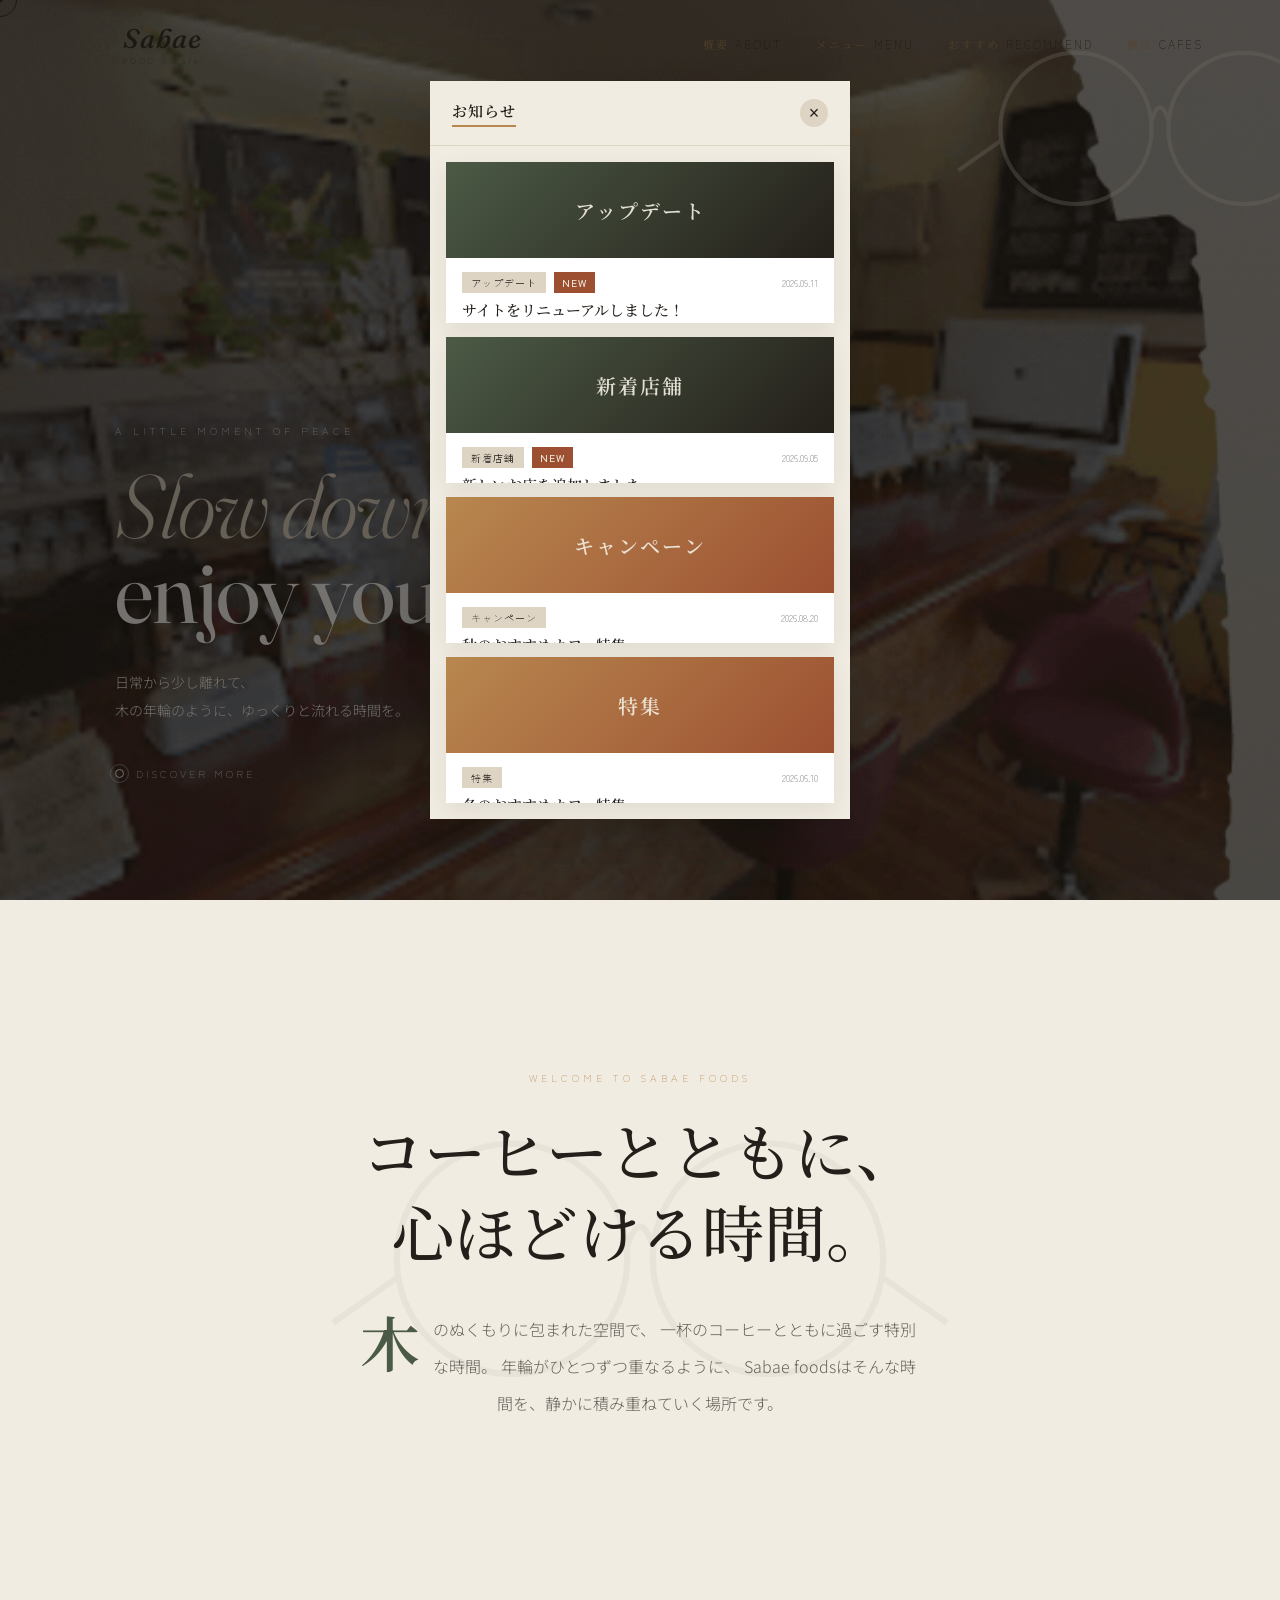
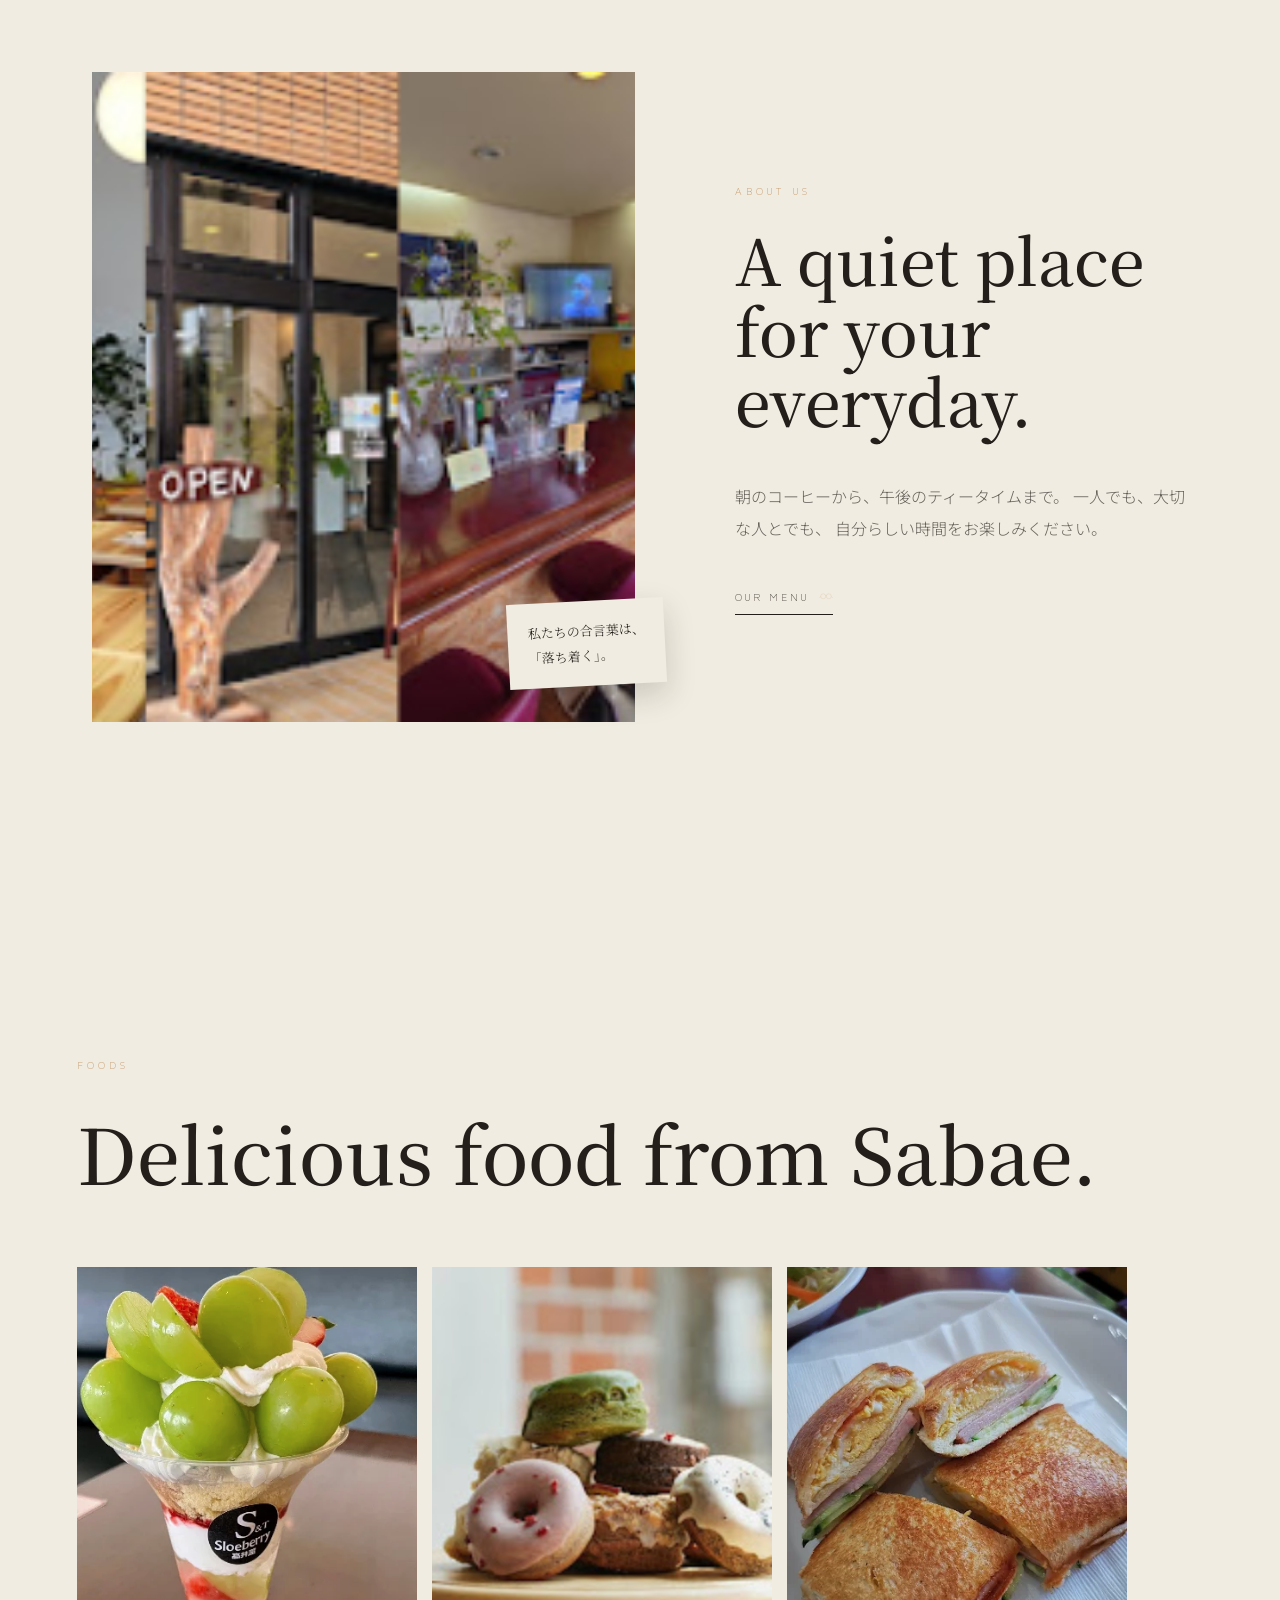
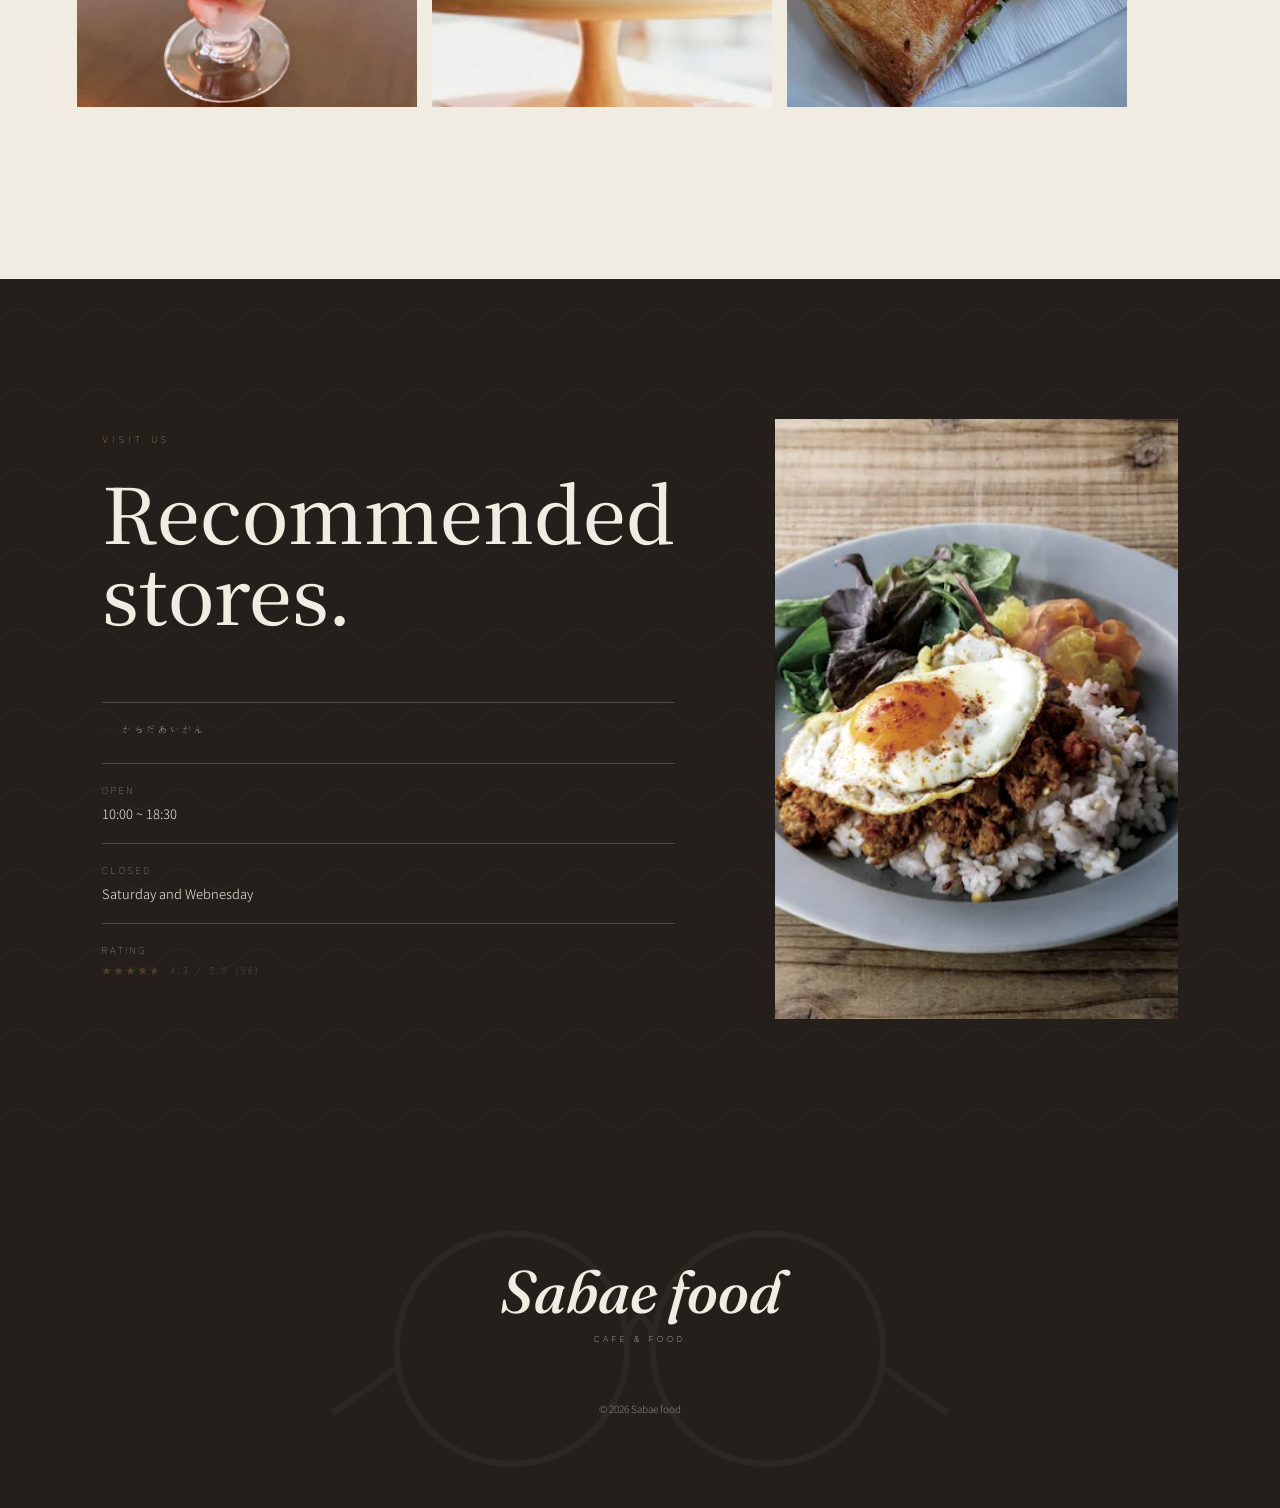
==== index.html @ e0231e75 "Add files via upload" ====
<!DOCTYPE html>
<html lang="ja">

<head>
    <meta charset="UTF-8">
    <meta name="viewport" content="width=device-width, initial-scale=1.0">

    <title>Sabae foods ― 鯖江の食べ物。</title>

    <link rel="preconnect" href="https://fonts.googleapis.com">
    <link rel="preconnect" href="https://fonts.gstatic.com" crossorigin>
    <link href="https://fonts.googleapis.com/css2?family=Fraunces:ital,opsz,wght@0,9..144,300;0,9..144,500;1,9..144,400;1,9..144,500&family=Noto+Serif+JP:wght@400;500;600&family=Noto+Sans+JP:wght@300;400;500&family=Zen+Kaku+Gothic+New:wght@400;500&display=swap" rel="stylesheet">

    <link rel="stylesheet" href="style.css">
</head>

<body class="intro-active">

    <!-- INTRO LOADER : 開いた瞬間の演出 -->
    <div class="intro-loader" id="introLoader">

        <div class="intro-shockwave"></div>

        <svg class="intro-loader-ring" viewBox="0 0 100 100" aria-hidden="true">
            <circle cx="30" cy="52" r="18" fill="none" stroke="currentColor" stroke-width="1" />
            <circle cx="70" cy="52" r="18" fill="none" stroke="currentColor" stroke-width="1" />
            <path d="M48,50 Q50,44 52,50" fill="none" stroke="currentColor" stroke-width="1" />
            <path d="M12,55 L2,62" fill="none" stroke="currentColor" stroke-width="1" />
            <path d="M88,55 L98,62" fill="none" stroke="currentColor" stroke-width="1" />
        </svg>

        <div class="intro-loader-text">
            <span class="intro-loader-word">Sabae</span>
            <span class="intro-loader-line"></span>
            <small>FOOD &amp; CAFE</small>
        </div>

        <div class="intro-flash"></div>

    </div>

    <!-- NEWS MODAL : イントロ演出が終わったら表示するお知らせ一覧 -->
    <div class="news-overlay" id="newsOverlay">

        <div class="news-modal">

            <div class="news-modal-header">
                <span class="news-modal-tab">お知らせ</span>
                <button class="news-modal-close" id="newsClose" aria-label="閉じる">&times;</button>
            </div>

            <div class="news-modal-list" id="newsList">
                <!-- news-render.js がここにお知らせを自動で並べます -->
            </div>

        </div>

    </div>

    <!-- reusable glasses-mark（鯖江=眼鏡モチーフ）, referenced with <use> throughout the page -->
    <svg width="0" height="0" style="position:absolute">
        <symbol id="ring-mark" viewBox="0 0 100 100">
            <circle cx="30" cy="52" r="18" fill="none" stroke="currentColor" stroke-width="1" />
            <circle cx="70" cy="52" r="18" fill="none" stroke="currentColor" stroke-width="1" />
            <path d="M48,50 Q50,44 52,50" fill="none" stroke="currentColor" stroke-width="1" />
            <path d="M12,55 L2,62" fill="none" stroke="currentColor" stroke-width="1" />
            <path d="M88,55 L98,62" fill="none" stroke="currentColor" stroke-width="1" />
        </symbol>
    </svg>

    <div class="grain" aria-hidden="true"></div>

    <div class="cursor-dot" aria-hidden="true"></div>
    <div class="cursor-ring" aria-hidden="true"></div>

    <!-- HEADER -->
    <header>
        <a href="#" class="logo">
            <svg class="logo-ring" id="logoRing" viewBox="0 0 100 100">
                <use href="#ring-mark"></use>
            </svg>
            <span class="logo-text">
                <span class="logo-word">Sabae</span>
                <small>FOOD &amp; cafe</small>
            </span>
        </a>

        <nav>
            <a href="#about"><span class="nav-index">概要</span>ABOUT</a>
            <a href="#gallery"><span class="nav-index">メニュー</span>MENU</a>
            <a href="#access"><span class="nav-index">おすすめ</span>RECOMMEND</a>
            <a href="cafes.html"><span class="nav-index">鯖江</span>CAFES</a>
        </nav>
    </header>


    <!-- HERO -->
    <section class="hero">

        <div class="hero-image"></div>

        <svg class="hero-ring" viewBox="0 0 100 100" aria-hidden="true">
            <use href="#ring-mark"></use>
        </svg>

        <div class="hero-content">
            <p class="small-title">A LITTLE MOMENT OF PEACE</p>

            <h1>
                <em>Slow down,</em><br>
                enjoy your coffee.
            </h1>

            <p class="hero-description">
                日常から少し離れて、<br>
                木の年輪のように、ゆっくりと流れる時間を。
            </p>

            <a href="#about" class="scroll-button">
                <span class="scroll-ring"></span>
                DISCOVER MORE
            </a>
        </div>

    </section>


    <!-- INTRO -->
    <section class="intro">

        <svg class="intro-watermark" viewBox="0 0 100 100" aria-hidden="true">
            <use href="#ring-mark"></use>
        </svg>

        <p class="section-label">WELCOME TO SABAE FOODS</p>

        <h2>
            コーヒーとともに、<br>
            心ほどける時間。
        </h2>

        <p class="intro-text">
            <span class="drop-cap">木</span>のぬくもりに包まれた空間で、
            一杯のコーヒーとともに過ごす特別な時間。
            年輪がひとつずつ重なるように、
            Sabae foodsはそんな時間を、静かに積み重ねていく場所です。
        </p>

    </section>


    <!-- ABOUT -->
    <section id="about" class="about">

        <div class="about-image"> 
            <img src="cafes.jpg" alt="Sabae caféの店内">
            <p class="margin-note">私たちの合言葉は、<br>「落ち着く」。</p>
        </div>

        <div class="about-text">

            <p class="section-label">ABOUT US</p>

            <h2>
                A quiet place<br>
                for your everyday.
            </h2>

            <p>
                
            </p>

            <p>
                朝のコーヒーから、午後のティータイムまで。
                一人でも、大切な人とでも、
                自分らしい時間をお楽しみください。
            </p>

            <a href="#menu" class="line-button">
                OUR MENU
                <svg viewBox="0 0 100 100"><use href="#ring-mark"></use></svg>
            </a>

        </div>

    </section>

 <!-- GALLERY -->
    <section id="gallery" class="gallery-section">

        <div class="gallery-title">
            <p class="section-label">FOODS</p>
            <h2>Delicious food from Sabae.</h2>
        </div>

        <div class="gallery">

            <div class="gallery-large gallery-tap" data-name="季節のおやつ しずく">
                <img src="green.jpg" alt="季節のおやつ しずく">
                <span class="gallery-label">季節のおやつ しずく</span>
            </div>

            <div class="gallery-tap" data-name="からだあいがん">
                <img src="donat.jpg" alt="からだあいがん">
                <span class="gallery-label">からだあいがん</span>
            </div>

            <div class="gallery-tap" data-name="ドルチェ">
                <img src="sand.jpg" alt="ドルチェ">
                <span class="gallery-label">ドルチェ</span>
            </div>

        </div>

    </section>


    <!-- ACCESS -->
    <section id="access" class="access">

        <svg class="access-pattern" aria-hidden="true">
            <defs>
                <pattern id="grain-lines" width="80" height="80" patternUnits="userSpaceOnUse">
                    <path d="M0 40 Q 20 20 40 40 T 80 40" fill="none" stroke="currentColor" stroke-width="1" />
                </pattern>
            </defs>
            <rect width="100%" height="100%" fill="url(#grain-lines)" />
        </svg>

        <div class="access-text">

            <p class="section-label">VISIT US</p>

            <h2>
                Recommended<br>
                stores.
            </h2>

            <div class="info">

                <p>
                    <span><svg class="pin" viewBox="0 0 100 100"><use href="#ring-mark"></use></svg>からだあいがん</span>
                                </p>

                <p>
                    <span>OPEN</span>
                    10:00 ~ 18:30
                </p>

                <p>
                    <span>CLOSED</span>
                    Saturday and Webnesday
                </p>

                <p>
                    <span>RATING</span>
                    <span class="rating-row">
                        <span class="stars" style="--rating:4.5"></span>
                        <span class="rating-num">4.3 / 5.0 (98)</span>
                    </span>
                </p>

            </div>

        </div>


        <div class="access-image">
            <img src="sushi.jpg" alt="カフェ">
        </div>

    </section>


    <!-- FOOTER -->
    <footer>

        <svg class="footer-ring" viewBox="0 0 100 100" aria-hidden="true">
            <use href="#ring-mark"></use>
        </svg>

        <div class="footer-logo">
            Sabae food
        </div>

        <p>
            CAFE & FOOD
        </p>

        <small>
            © 2026 Sabae food
        </small>

    </footer>


    <script src="script.js"></script>
    <script src="news-data.js?v=3"></script>

    <script>
        // お知らせ一覧を描画する
        function newsItemHTML(news) {

            const bannerContent = news.image
                ? `<img src="${news.image}" alt="${news.title}">`
                : `<span class="news-banner-label">${news.label}</span>`;

            return `
                <div class="news-item">
                    <div class="news-banner news-banner--${news.isNew ? "new" : "normal"}">
                        ${bannerContent}
                    </div>
                    <div class="news-item-body">
                        <div class="news-item-meta">
                            <span class="news-tag">${news.label}</span>
                            ${news.isNew ? `<span class="news-new-badge">NEW</span>` : ""}
                            <span class="news-date">${news.date}</span>
                        </div>
                        <p class="news-item-title">${news.title}</p>
                        <p class="news-item-comment">${news.comment || ""}</p>
                    </div>
                </div>
            `;

        }

        function renderNews() {

            const list = document.getElementById("newsList");

            if (!list || typeof newsData === "undefined") {
                return;
            }

            list.innerHTML = newsData.map(newsItemHTML).join("");

        }

        function openNewsOverlay() {

            const overlay = document.getElementById("newsOverlay");

            if (overlay) {
                overlay.classList.add("open");
            }

        }

        function closeNewsOverlay() {

            const overlay = document.getElementById("newsOverlay");

            if (overlay) {
                overlay.classList.remove("open");
            }

        }

        document.addEventListener("DOMContentLoaded", () => {

            renderNews();

            const closeBtn = document.getElementById("newsClose");
            const overlay = document.getElementById("newsOverlay");

            if (closeBtn) {
                closeBtn.addEventListener("click", closeNewsOverlay);
            }

            if (overlay) {

                overlay.addEventListener("click", (e) => {

                    if (e.target === overlay) {
                        closeNewsOverlay();
                    }

                });

            }

        });
    </script>

    <script>
        // 開いた瞬間のイントロ演出：毎回再生する
        document.addEventListener("DOMContentLoaded", () => {
            const loader = document.getElementById("introLoader");

            if (!loader) return;

            loader.addEventListener("transitionend", (e) => {
                if (e.propertyName === "clip-path") {
                    loader.remove();
                    openNewsOverlay();
                }
            });

            // ブラウザに最初の状態を一度描画させてから "hide" を付けないと、
            // transition（ゆっくり変化する演出）が無視されて瞬時にジャンプしてしまうため、
            // 2回のrequestAnimationFrameで確実に1フレーム描画を挟む
            requestAnimationFrame(() => {
                requestAnimationFrame(() => {
                    loader.classList.add("hide");
                    document.body.classList.remove("intro-active");
                });
            });
        });
    </script>

    <script>
        // ギャラリー画像をタップすると店名ラベルが表示/非表示
        document.querySelectorAll(".gallery-tap").forEach((item) => {
            item.addEventListener("click", () => {
                item.classList.toggle("tapped");
            });
        });
    </script>

</body>

</html>
---- style.css ----
@import url('https://fonts.googleapis.com/css2?family=Fraunces:ital,opsz,wght@0,9..144,300;0,9..144,500;1,9..144,400;1,9..144,500&family=Noto+Serif+JP:wght@400;500;600&family=Noto+Sans+JP:wght@300;400;500&family=Zen+Kaku+Gothic+New:wght@400;500&display=swap');


:root {

    /* -- kinari / ink / forest / amber / washi / ember -- */
    --kinari: #f1ece1;
    --sumi:   #241f1a;
    --mori:   #4b5a45;
    --kohaku: #b8874f;
    --washi:  #ddd4c4;
    --beni:   #9c5031;

    --sumi-soft: rgba(36, 31, 26, 0.68);

    --font-display: "Fraunces", serif;
    --font-jp-head: "Noto Serif JP", serif;
    --font-body: "Noto Sans JP", sans-serif;
    --font-utility: "Zen Kaku Gothic New", sans-serif;

}


* {
    margin: 0;
    padding: 0;
    box-sizing: border-box;
}


html {
    scroll-behavior: smooth;
}


body {
    background: var(--kinari);
    color: var(--sumi);
    font-family: var(--font-body);
    font-weight: 300;
    overflow-x: hidden;
}


@media (pointer: fine) {
    body.cursor-active,
    body.cursor-active a,
    body.cursor-active button {
        cursor: none;
    }
}


/* =========================
   TEXTURE + CURSOR
========================= */

.grain {
    position: fixed;
    inset: 0;

    z-index: 999;

    pointer-events: none;

    opacity: 0.05;
    mix-blend-mode: multiply;

    background-image: url("data:image/svg+xml;utf8,<svg xmlns='http://www.w3.org/2000/svg'><filter id='n'><feTurbulence type='fractalNoise' baseFrequency='0.85' numOctaves='2' stitchTiles='stitch'/></filter><rect width='100%25' height='100%25' filter='url(%23n)'/></svg>");
}


.cursor-dot,
.cursor-ring {
    position: fixed;
    top: 0;
    left: 0;

    pointer-events: none;

    z-index: 1200;

    border-radius: 50%;

    transform: translate(-50%, -50%);

    opacity: 0;

    transition: opacity 0.3s;
}


.cursor-dot {
    width: 5px;
    height: 5px;

    background: var(--sumi);
}


.cursor-ring {
    width: 34px;
    height: 34px;

    border: 1px solid var(--sumi);

    transition: opacity 0.3s, width 0.25s, height 0.25s, border-color 0.25s;
}


.cursor-ring.hovering {
    width: 54px;
    height: 54px;

    border-color: var(--kohaku);
}


body.cursor-active .cursor-dot,
body.cursor-active .cursor-ring {
    opacity: 1;
}


/* =========================
   RING MARK (shared signature)
========================= */

svg[viewBox="0 0 100 100"] use,
.logo-ring,
.hero-ring,
.intro-watermark,
.story-watermark,
.footer-ring {
    color: currentColor;
}


/* =========================
   NEWS OVERLAY（お知らせ一覧）
========================= */

.news-overlay {
    position: fixed;
    inset: 0;

    z-index: 1800;

    display: flex;
    align-items: center;
    justify-content: center;

    padding: 24px;

    overflow-y: auto;

    background: rgba(24, 20, 16, 0.6);

    opacity: 0;
    pointer-events: none;

    transition: opacity 0.4s ease;
}


.news-overlay.open {
    opacity: 1;
    pointer-events: auto;
}


.news-modal {
    width: 100%;
    max-width: 420px;
    max-height: 82vh;

    margin: auto;

    background: var(--kinari);

    box-shadow: 0 30px 60px rgba(24, 20, 16, 0.35);

    display: flex;
    flex-direction: column;

    overflow: hidden;

    transform: translateY(20px) scale(0.98);

    transition: transform 0.4s ease;
}


.news-overlay.open .news-modal {
    transform: translateY(0) scale(1);
}


.news-modal-header {
    display: flex;
    align-items: center;
    justify-content: space-between;

    padding: 18px 22px;

    border-bottom: 1px solid var(--washi);
}


.news-modal-tab {
    font-family: var(--font-jp-head);
    font-weight: 600;
    font-size: 15px;

    letter-spacing: 1px;

    color: var(--sumi);

    padding-bottom: 4px;

    border-bottom: 2px solid var(--kohaku);
}


.news-modal-close {
    width: 28px;
    height: 28px;

    border: none;
    border-radius: 50%;

    background: var(--washi);
    color: var(--sumi);

    font-size: 18px;
    line-height: 1;

    cursor: pointer;
}


.news-modal-list {
    flex: 1;
    min-height: 0;

    overflow-y: auto;
    -webkit-overflow-scrolling: touch;

    padding: 16px;

    display: flex;
    flex-direction: column;
    gap: 14px;
}


.news-item {
    background: white;

    overflow: hidden;

    box-shadow: 0 8px 22px rgba(36, 31, 26, 0.08);
}


.news-banner {
    height: 96px;

    display: flex;
    align-items: center;
    justify-content: center;

    position: relative;

    overflow: hidden;
}


.news-banner img {
    width: 100%;
    height: 100%;

    object-fit: cover;
}


.news-banner--new {
    background: linear-gradient(135deg, var(--mori), var(--sumi));
}


.news-banner--normal {
    background: linear-gradient(135deg, var(--kohaku), var(--beni));
}


.news-banner-label {
    font-family: var(--font-jp-head);
    font-weight: 600;
    font-size: 20px;

    color: var(--kinari);

    letter-spacing: 2px;

    opacity: 0.92;
}


.news-item-body {
    padding: 14px 16px 16px;

    display: flex;
    flex-direction: column;
    gap: 6px;
}


.news-item-meta {
    display: flex;
    align-items: center;
    gap: 8px;

    font-family: var(--font-utility);
    font-size: 10px;
}


.news-tag {
    padding: 3px 9px;

    background: var(--washi);
    color: var(--sumi);

    letter-spacing: 1px;
}


.news-new-badge {
    padding: 3px 8px;

    background: var(--beni);
    color: var(--kinari);

    font-weight: 500;
    letter-spacing: 1px;
}


.news-date {
    margin-left: auto;

    color: var(--sumi-soft);
}


.news-item-title {
    font-family: var(--font-jp-head);
    font-weight: 500;
    font-size: 15px;

    color: var(--sumi);
}


.news-item-comment {
    font-size: 12px;
    line-height: 1.8;

    color: var(--sumi-soft);
}


/* 画面の高さが低いとき（スマホ横画面など）は、
   内側での区切ったスクロールをやめて、ポップアップ全体を伸ばし、
   外側（news-overlay）でまとめてスクロールできるようにする */
@media (max-height: 500px) {

    .news-overlay {
        align-items: flex-start;
        padding: 10px;
    }

    .news-modal {
        max-height: none;
        margin: 0 auto;
    }

    .news-modal-list {
        flex: none;
        min-height: auto;

        overflow-y: visible;

        padding: 10px;
        gap: 8px;
    }

    .news-modal-header {
        padding: 10px 16px;

        position: sticky;
        top: 0;
        z-index: 1;

        background: var(--kinari);
    }

    .news-banner {
        height: 56px;
    }

    .news-banner-label {
        font-size: 15px;
    }

    .news-item-body {
        padding: 8px 12px 10px;
        gap: 3px;
    }

    .news-item-comment {
        display: none;
    }

}


/* =========================
   INTRO LOADER（開いた瞬間の演出）
========================= */

body.intro-active {
    overflow: hidden;
}


.intro-loader {
    position: fixed;
    inset: 0;

    z-index: 2000;

    display: flex;
    flex-direction: column;
    align-items: center;
    justify-content: center;
    gap: 26px;

    background: var(--sumi);

    clip-path: circle(150% at 50% 50%);

    transition:
        clip-path 1.1s cubic-bezier(.83, 0, .17, 1) 3.4s,
        transform 1.1s cubic-bezier(.83, 0, .17, 1) 3.4s,
        opacity 0.6s ease 4.1s;
}


.intro-loader.hide {
    clip-path: circle(0% at 50% 50%);
    transform: scale(1.1);
    opacity: 0;
    pointer-events: none;
}


.intro-shockwave {
    position: absolute;

    top: 50%;
    left: 50%;
    transform: translate(-50%, -50%);

    width: 120px;
    height: 120px;

    border: 1px solid var(--kohaku);
    border-radius: 50%;

    opacity: 0.9;

    animation: shockwaveExpand 1.7s cubic-bezier(.16, 1, .3, 1) forwards 0.08s;
}


@keyframes shockwaveExpand {
    to {
        width: 1000px;
        height: 1000px;
        border-width: 0;
        opacity: 0;
    }
}


.intro-loader-ring {
    width: 78px;
    height: 78px;

    color: var(--kinari);

    opacity: 0;

    filter: drop-shadow(0 0 14px rgba(184, 135, 79, 0.85));

    animation: introRingBurst 1.1s cubic-bezier(.34, 1.56, .64, 1) forwards;
}


@keyframes introRingBurst {
    0% {
        opacity: 0;
        transform: scale(0.2) rotate(-140deg);
    }
    65% {
        opacity: 1;
        transform: scale(1.18) rotate(10deg);
    }
    100% {
        opacity: 1;
        transform: scale(1) rotate(0deg);
    }
}


.intro-loader-ring circle,
.intro-loader-ring path {
    stroke-width: 0.8;

    stroke-dasharray: 300;
    stroke-dashoffset: 300;

    animation: introRingDraw 0.8s cubic-bezier(.65, 0, .35, 1) forwards 0.15s;
}

.intro-loader-ring circle:nth-child(1) { animation-delay: 0.15s; }
.intro-loader-ring circle:nth-child(2) { animation-delay: 0.26s; }
.intro-loader-ring path:nth-child(3) { animation-delay: 0.37s; }
.intro-loader-ring path:nth-child(4) { animation-delay: 0.48s; }
.intro-loader-ring path:nth-child(5) { animation-delay: 0.59s; }


@keyframes introRingDraw {
    to {
        stroke-dashoffset: 0;
    }
}


.intro-loader-text {
    display: flex;
    flex-direction: column;
    align-items: center;

    color: var(--kinari);
}


.intro-loader-word {
    font-family: var(--font-display);
    font-style: italic;
    font-weight: 500;

    font-size: 48px;
    letter-spacing: 22px;

    opacity: 0;

    text-shadow: 0 0 22px rgba(184, 135, 79, 0.55);

    animation: introWordPunch 1s cubic-bezier(.34, 1.56, .64, 1) forwards 0.9s;
}


@keyframes introWordPunch {
    0% {
        opacity: 0;
        letter-spacing: 22px;
        transform: scale(1.6);
    }
    60% {
        opacity: 1;
        letter-spacing: 0px;
        transform: scale(0.95);
    }
    100% {
        opacity: 1;
        letter-spacing: 2px;
        transform: scale(1);
    }
}


.intro-loader-line {
    display: block;

    width: 0;
    height: 2px;

    margin: 14px 0;

    background: var(--kohaku);
    box-shadow: 0 0 12px rgba(184, 135, 79, 0.9);

    animation: introLineSnap 0.4s cubic-bezier(.65, 0, .35, 1) forwards 1.75s;
}


@keyframes introLineSnap {
    to {
        width: 90px;
    }
}


.intro-loader-text small {
    font-family: var(--font-utility);
    font-size: 10px;
    letter-spacing: 7px;

    opacity: 0;

    animation: introSmallIn 0.5s ease forwards 1.25s;
}


@keyframes introSmallIn {
    to {
        opacity: 0.75;
    }
}


.intro-flash {
    position: absolute;
    inset: 0;

    background: var(--kinari);

    opacity: 0;

    pointer-events: none;

    animation: introFlashPulse 0.3s ease forwards 1.95s;
}


@keyframes introFlashPulse {
    0% {
        opacity: 0;
    }
    50% {
        opacity: 0.9;
    }
    100% {
        opacity: 0;
    }
}


/* =========================
   HEADER
========================= */

header {
    position: fixed;
    top: 0;
    left: 0;

    width: 100%;

    padding: 22px 6%;

    display: flex;
    justify-content: space-between;
    align-items: center;

    z-index: 1000;

    transition: 0.4s;
}


header.scrolled {
    background: rgba(241, 236, 225, 0.92);
    backdrop-filter: blur(10px);

    padding: 15px 6%;
}


.logo {
    display: flex;
    align-items: center;
    gap: 12px;

    color: var(--sumi);
    text-decoration: none;
}


.logo-ring {
    width: 34px;
    height: 34px;

    color: var(--mori);

    transform: rotate(var(--scroll-rotate, 0deg));

    transition: color 0.3s;
}


.logo-text {
    display: flex;
    flex-direction: column;
}


.logo-word {
    font-family: var(--font-display);
    font-style: italic;
    font-weight: 500;

    font-size: 27px;
    letter-spacing: 1px;
}


.logo-text small {
    font-family: var(--font-utility);
    font-size: 8px;
    letter-spacing: 3px;

    color: var(--sumi-soft);
}


nav {
    display: flex;
    gap: 34px;
}


nav a {
    position: relative;

    display: flex;
    align-items: center;
    gap: 6px;

    color: inherit;
    text-decoration: none;

    font-family: var(--font-utility);
    font-size: 11px;
    letter-spacing: 2px;
}


.nav-index {
    font-family: var(--font-jp-head);
    font-size: 11px;

    color: var(--kohaku);

    opacity: 0.85;
}


nav a::after {
    content: "";

    position: absolute;

    left: 0;
    bottom: -6px;

    width: 0;
    height: 1px;

    background: var(--sumi);

    transition: 0.3s;
}


nav a:hover::after {
    width: 100%;
}


/* =========================
   HERO
========================= */

.hero {
    height: 100vh;

    position: relative;

    overflow: hidden;
}


.hero-image {
    position: absolute;

    inset: 0;

    background:
        linear-gradient(
            rgba(24, 20, 16, 0.4),
            rgba(24, 20, 16, 0.45)
        ),
        url("hero.gif");

    background-size: cover;
    background-position: center;
}


.hero-ring {
    position: absolute;

    right: -90px;
    top: -90px;

    width: 420px;
    height: 420px;

    color: var(--kinari);
    opacity: 0.35;

    stroke-dasharray: 300;
    stroke-dashoffset: 300;

    animation: ringDraw 2.4s 0.4s ease forwards;
}


.hero-ring circle,
.hero-ring path {
    stroke-dasharray: 300;
    stroke-dashoffset: 300;

    animation: ringDraw 2.6s ease forwards;
}


.hero-ring circle:nth-child(1) { animation-delay: 0.3s; }
.hero-ring circle:nth-child(2) { animation-delay: 0.6s; }
.hero-ring path:nth-child(3) { animation-delay: 0.9s; }
.hero-ring path:nth-child(4) { animation-delay: 1.1s; }
.hero-ring path:nth-child(5) { animation-delay: 1.3s; }


@keyframes ringDraw {

    to {
        stroke-dashoffset: 0;
    }

}


.hero-content {
    position: absolute;

    left: 9%;
    bottom: 13%;

    color: white;
}


.small-title {
    font-family: var(--font-utility);
    font-size: 10px;
    letter-spacing: 4px;

    margin-bottom: 25px;
}


.hero h1 {
    font-family: var(--font-display);

    font-size: clamp(50px, 7vw, 105px);

    font-weight: 400;

    line-height: 0.95;

    letter-spacing: -1px;

    margin-bottom: 35px;
}


.hero h1 em {
    font-style: italic;
    font-weight: 300;

    color: var(--washi);
}


.hero-description {
    font-size: 14px;
    line-height: 2;

    margin-bottom: 35px;
}


.scroll-button {
    display: inline-flex;
    align-items: center;
    gap: 12px;

    color: white;
    text-decoration: none;

    font-family: var(--font-utility);
    font-size: 10px;
    letter-spacing: 3px;
}


.scroll-ring {
    width: 9px;
    height: 9px;

    border-radius: 50%;
    border: 1px solid white;

    position: relative;
}


.scroll-ring::after {
    content: "";

    position: absolute;
    inset: -6px;

    border-radius: 50%;
    border: 1px solid rgba(255, 255, 255, 0.4);

    animation: pulseRing 2.4s ease-out infinite;
}


@keyframes pulseRing {

    0% {
        transform: scale(0.6);
        opacity: 0.9;
    }

    100% {
        transform: scale(1.8);
        opacity: 0;
    }

}


/* =========================
   COMMON
========================= */

.section-label {
    font-family: var(--font-utility);
    font-size: 10px;
    letter-spacing: 4px;

    color: var(--kohaku);

    margin-bottom: 25px;
}


h2 {
    font-family: var(--font-jp-head);
    font-weight: 500;

    overflow-wrap: break-word;
}


.hero h1 {
    overflow-wrap: break-word;
}


/* =========================
   INTRO
========================= */

.intro {
    position: relative;

    text-align: center;

    max-width: 750px;

    margin: auto;

    padding: 170px 30px;
}


.intro-watermark {
    position: absolute;

    top: 50%;
    left: 50%;

    width: 640px;
    height: 640px;

    transform: translate(-50%, -50%);

    color: var(--sumi);
    opacity: 0.035;

    z-index: -1;
}


.intro h2 {
    font-size: clamp(38px, 5vw, 62px);

    line-height: 1.3;

    margin-bottom: 40px;
}


.intro-text {
    max-width: 560px;

    margin: auto;

    line-height: 2.3;

    color: var(--sumi-soft);
}


.drop-cap {
    float: left;

    font-family: var(--font-jp-head);
    font-weight: 600;
    font-size: 60px;
    line-height: 0.8;

    color: var(--mori);

    margin: 6px 8px 0 0;
}


/* =========================
   ABOUT
========================= */

.about {
    max-width: 1250px;

    margin: auto;

    padding: 80px 6% 170px;

    display: grid;

    grid-template-columns: 1.2fr 1fr;

    gap: 100px;

    align-items: center;
}


.about-image {
    position: relative;
}


.about-image img {
    width: 100%;

    height: 650px;

    object-fit: cover;
}


.margin-note {
    position: absolute;

    right: -30px;
    bottom: 40px;

    max-width: 190px;

    background: var(--kinari);

    padding: 18px 20px;

    font-family: var(--font-jp-head);
    font-size: 13px;
    line-height: 1.9;

    color: var(--sumi);

    box-shadow: 0 12px 30px rgba(36, 31, 26, 0.18);

    transform: rotate(-3deg);
}


.about-text h2 {
    font-size: clamp(42px, 5vw, 68px);

    line-height: 1.1;

    margin-bottom: 45px;
}


.about-text p:not(.section-label) {
    color: var(--sumi-soft);

    line-height: 2;

    margin-bottom: 20px;
}


.line-button {
    display: inline-flex;
    align-items: center;
    gap: 10px;

    margin-top: 25px;

    color: var(--sumi);

    text-decoration: none;

    font-family: var(--font-utility);
    font-size: 10px;

    letter-spacing: 3px;

    border-bottom: 1px solid var(--sumi);

    padding-bottom: 10px;
}


.line-button svg {
    width: 14px;
    height: 14px;

    color: var(--kohaku);

    transition: transform 0.4s;
}


.line-button:hover svg {
    transform: rotate(90deg);
}


/* =========================
   STORY
========================= */

.story {
    position: relative;

    text-align: center;

    max-width: 720px;

    margin: auto;

    padding: 160px 30px;
}


.story-watermark {
    position: absolute;

    top: 50%;
    left: 50%;

    width: 560px;
    height: 560px;

    transform: translate(-50%, -50%);

    color: var(--sumi);
    opacity: 0.03;

    z-index: -1;
}


.story h2 {
    font-size: clamp(38px, 5vw, 60px);

    line-height: 1.3;

    margin-bottom: 45px;
}


.story-text {
    max-width: 560px;

    margin: 0 auto 24px;

    line-height: 2.3;

    color: var(--sumi-soft);
}


.story-text:last-child {
    margin-bottom: 0;
}


/* =========================
   GALLERY
========================= */

.gallery-section {
    padding: 160px 6%;
}


.gallery-title {
    max-width: 1200px;

    margin: auto auto 60px;
}


.gallery-title h2 {
    font-size: clamp(50px, 6vw, 80px);
}


.gallery {
    max-width: 1200px;

    margin: auto;

    display: flex;

    gap: 15px;

    overflow-x: auto;

    scroll-snap-type: x proximity;

    padding-bottom: 12px;

    -webkit-overflow-scrolling: touch;
}


.gallery::-webkit-scrollbar {
    height: 4px;
}


.gallery::-webkit-scrollbar-thumb {
    background: var(--washi);
}


.gallery > div {
    flex: 0 0 340px;

    height: 440px;

    scroll-snap-align: start;

    overflow: hidden;

    position: relative;
}


.gallery-large {
    flex: 0 0 520px;
}


.gallery div::after {
    content: "";

    position: absolute;
    inset: 0;

    background: var(--sumi);

    clip-path: circle(0% at 50% 50%);

    transition: clip-path 0.6s ease;

    pointer-events: none;
}


.gallery div:hover::after {
    clip-path: circle(75% at 50% 50%);

    opacity: 0.12;
}


.gallery img {
    width: 100%;
    height: 100%;

    object-fit: cover;

    filter: grayscale(0.15);

    transition: transform 1s ease, filter 1s ease;
}


.gallery div:hover img {
    transform: scale(1.06);

    filter: grayscale(0);
}


/* ---- タップ／ホバーで店名を表示するラベル ---- */

.gallery-tap {
    cursor: pointer;
}


.gallery-label {
    position: absolute;

    left: 20px;
    bottom: 20px;

    z-index: 2;

    color: var(--kinari);

    font-family: var(--font-jp-head);
    font-weight: 500;
    font-size: 16px;

    opacity: 0;
    transform: translateY(8px);

    transition: opacity 0.35s ease, transform 0.35s ease;

    pointer-events: none;
}


.gallery-tap.tapped .gallery-label,
.gallery-tap:hover .gallery-label {
    opacity: 1;
    transform: translateY(0);
}


/* =========================
   ACCESS
========================= */

.access {
    position: relative;

    background: var(--sumi);

    color: var(--kinari);

    padding: 140px 8%;

    display: grid;

    grid-template-columns: 1fr 1fr;

    gap: 100px;

    align-items: center;

    overflow: hidden;
}


.access-pattern {
    position: absolute;
    inset: 0;

    width: 100%;
    height: 100%;

    color: var(--kinari);
    opacity: 0.045;
}


.access-text {
    position: relative;
    z-index: 1;
}


.access-text h2 {
    font-size: clamp(55px, 6vw, 85px);

    line-height: 1.05;

    margin-bottom: 70px;
}


.info p {
    display: flex;

    flex-direction: column;

    border-top: 1px solid rgba(241, 236, 225, 0.2);

    padding: 20px 0;

    font-size: 13px;
}


.info span {
    display: flex;
    align-items: center;
    gap: 8px;

    font-family: var(--font-utility);
    font-size: 9px;

    letter-spacing: 3px;

    opacity: 0.55;

    margin-bottom: 7px;
}


.pin {
    width: 12px;
    height: 12px;

    color: var(--kohaku);

    opacity: 1;
}


.access-image {
    position: relative;
    z-index: 1;
}


.access-image img {
    width: 100%;

    height: 600px;

    object-fit: cover;

    filter: grayscale(0.25) contrast(1.05);
}


/* =========================
   CAFES DIRECTORY PAGE
========================= */

.cafes-hero {
    position: relative;

    max-width: 780px;

    margin: auto;

    padding: 190px 30px 100px;

    text-align: center;
}


.cafes-hero h1 {
    font-family: var(--font-jp-head);
    font-weight: 600;

    font-size: clamp(38px, 5vw, 60px);

    line-height: 1.3;

    margin-bottom: 30px;
}


.cafes-hero-text {
    max-width: 520px;

    margin: auto;

    line-height: 2.2;

    color: var(--sumi-soft);
}


.cafes-list {
    max-width: 1200px;

    margin: auto;

    padding: 0 6% 160px;
}


/* =========================
   SEARCH
========================= */

.search-section {
    max-width: 1200px;

    margin: 0 auto 40px;

    padding: 0 6%;
}


.search-bar {
    position: relative;

    display: flex;
    align-items: center;

    max-width: 420px;

    border-bottom: 1px solid var(--sumi);

    padding-bottom: 10px;
}


.search-icon {
    width: 17px;
    height: 17px;

    color: var(--sumi-soft);

    flex-shrink: 0;

    margin-right: 12px;
}


.search-input {
    flex: 1;

    border: none;
    background: transparent;

    font-family: var(--font-body);
    font-size: 14px;

    color: var(--sumi);
}


.search-input::placeholder {
    color: var(--sumi-soft);
    opacity: 0.7;
}


.search-input:focus {
    outline: none;
}


/* =========================
   SWIPE & DISCOVER
========================= */

.swipe-section {
    max-width: 1200px;

    margin: 0 auto 100px;

    padding: 0 6%;
}


.swipe-label {
    margin-bottom: 20px;
}


.swipe-strip {
    display: flex;

    gap: 14px;

    overflow-x: auto;

    padding-bottom: 10px;

    scroll-snap-type: x proximity;

    -webkit-overflow-scrolling: touch;
}


.swipe-strip::-webkit-scrollbar {
    height: 4px;
}


.swipe-strip::-webkit-scrollbar-thumb {
    background: var(--washi);
}


.swipe-item {
    position: relative;

    flex: 0 0 220px;

    height: 280px;

    scroll-snap-align: start;

    border: none;

    padding: 0;

    cursor: pointer;

    background-size: cover;
    background-position: center;

    overflow: hidden;

    transition: transform 0.4s ease;
}


.swipe-item::after {
    content: "";

    position: absolute;
    inset: 0;

    background: linear-gradient(to top, rgba(24, 20, 16, 0.75), transparent 55%);
}


.swipe-item:hover {
    transform: translateY(-4px);
}


.swipe-item-label {
    position: absolute;

    left: 18px;
    bottom: 16px;

    z-index: 1;

    color: var(--kinari);

    font-family: var(--font-jp-head);
    font-weight: 500;
    font-size: 16px;

    text-align: left;
}


/* =========================
   DETAIL MODAL
========================= */

.modal-overlay {
    position: fixed;
    inset: 0;

    z-index: 1300;

    display: flex;
    align-items: center;
    justify-content: center;

    padding: 24px;

    background: rgba(24, 20, 16, 0.72);

    opacity: 0;
    pointer-events: none;

    transition: opacity 0.35s ease;
}


.modal-overlay.open {
    opacity: 1;
    pointer-events: auto;
}


.modal {
    position: relative;

    width: 100%;
    max-width: 460px;

    max-height: 86vh;

    overflow-y: auto;

    background: var(--kinari);

    box-shadow: 0 30px 60px rgba(24, 20, 16, 0.35);

    transform: translateY(24px) scale(0.98);

    transition: transform 0.4s ease;
}


.modal-overlay.open .modal {
    transform: translateY(0) scale(1);
}


.modal-close {
    position: absolute;

    top: 14px;
    right: 14px;

    z-index: 2;

    width: 32px;
    height: 32px;

    border: none;
    border-radius: 50%;

    background: rgba(24, 20, 16, 0.55);
    color: white;

    font-size: 20px;
    line-height: 1;

    cursor: pointer;
}


.modal-image {
    height: 220px;

    overflow: hidden;
}


.modal-image img {
    width: 100%;
    height: 100%;

    object-fit: cover;
}


.modal-body {
    padding: 28px 28px 32px;

    display: flex;
    flex-direction: column;

    gap: 12px;
}


.modal-genre {
    font-family: var(--font-utility);
    font-size: 10px;
    letter-spacing: 2px;

    color: var(--kohaku);
}


.modal-body h3 {
    font-family: var(--font-jp-head);
    font-weight: 500;
    font-size: 24px;
}


.modal-comment {
    font-size: 13px;
    line-height: 1.9;

    color: var(--sumi-soft);
}


.modal-meta {
    margin-top: 6px;

    padding-top: 16px;

    border-top: 1px solid var(--washi);

    display: flex;
    flex-direction: column;
    gap: 10px;
}


.modal-meta p {
    display: flex;
    justify-content: space-between;
    gap: 16px;

    font-size: 12px;

    color: var(--sumi-soft);
}


.modal-meta span:first-child {
    font-family: var(--font-utility);
    font-size: 10px;
    letter-spacing: 1px;

    color: var(--sumi);

    flex-shrink: 0;
}


.modal-map {
    margin-top: 16px;
    height: 180px;
    overflow: hidden;
}

.modal-map iframe {
    width: 100%;
    height: 100%;
    border: 0;
}


.area-filters {
    display: flex;
    flex-wrap: wrap;
    gap: 6px;

    margin-bottom: 55px;

    border-bottom: 1px solid var(--washi);
}


.area-filter-btn {
    position: relative;

    font-family: var(--font-utility);
    font-size: 13px;
    letter-spacing: 1px;

    color: var(--sumi-soft);

    background: transparent;

    border: none;

    padding: 14px 22px;

    cursor: pointer;

    transition: color 0.3s;
}


.area-filter-btn::after {
    content: "";

    position: absolute;

    left: 22px;
    right: 22px;
    bottom: -1px;

    height: 2px;

    background: var(--kohaku);

    transform: scaleX(0);
    transform-origin: center;

    transition: transform 0.3s ease;
}


.area-filter-btn:hover {
    color: var(--sumi);
}


.area-filter-btn.active {
    color: var(--sumi);
    font-weight: 500;
}


.area-filter-btn.active::after {
    transform: scaleX(1);
}


.cafe-grid {
    display: grid;

    grid-template-columns: repeat(auto-fill, minmax(300px, 1fr));

    gap: 30px;
}


.cafe-card {
    display: flex;
    flex-direction: column;

    background: white;

    text-decoration: none;
    color: var(--sumi);

    overflow: hidden;

    box-shadow: 0 14px 34px rgba(36, 31, 26, 0.08);

    transition: transform 0.4s ease, box-shadow 0.4s ease;
}


.cafe-card:hover {
    transform: translateY(-6px);

    box-shadow: 0 20px 40px rgba(36, 31, 26, 0.14);
}


.cafe-card-image {
    height: 210px;

    overflow: hidden;
}


.cafe-card-image img {
    width: 100%;
    height: 100%;

    object-fit: cover;

    transition: transform 0.8s ease;
}


.cafe-card:hover .cafe-card-image img {
    transform: scale(1.06);
}


.cafe-card-body {
    padding: 24px 26px 28px;

    display: flex;
    flex-direction: column;
    gap: 10px;
}


.cafe-card-genre {
    font-family: var(--font-utility);
    font-size: 10px;
    letter-spacing: 2px;

    color: var(--kohaku);
}


.cafe-card-body h3 {
    font-family: var(--font-jp-head);
    font-weight: 500;
    font-size: 20px;
}


.cafe-card-comment {
    font-size: 13px;
    line-height: 1.9;

    color: var(--sumi-soft);
}


.cafe-card-meta {
    display: flex;
    justify-content: space-between;

    font-family: var(--font-utility);
    font-size: 10px;
    letter-spacing: 0.5px;

    color: var(--sumi-soft);

    margin-top: 4px;

    padding-top: 14px;

    border-top: 1px solid var(--washi);
}


/* =========================
   RATING (★)
========================= */

.rating-row {
    display: flex;
    align-items: baseline;
    gap: 10px;

    font-size: 13px;
    letter-spacing: normal;
    opacity: 1;
}


.stars {
    --rating: 0;
    --max: 5;

    display: inline-block;
    position: relative;

    font-size: 15px;
    letter-spacing: 2px;
    line-height: 1;

    color: rgba(241, 236, 225, 0.25);
}


.stars::before {
    content: "★★★★★";
}


.stars::after {
    content: "★★★★★";

    position: absolute;
    top: 0;
    left: 0;

    width: calc(var(--rating) / var(--max) * 100%);
    overflow: hidden;
    white-space: nowrap;

    color: var(--kohaku);
}


.rating-num {
    font-family: var(--font-utility);
    font-size: 11px;

    color: var(--kinari);
    opacity: 0.8;
}


/* light-background version, for use on white café cards */

.stars--light {
    color: var(--washi);
}


.rating-num--light {
    color: var(--sumi-soft);
    opacity: 1;
}


/* =========================
   FOOTER
========================= */

footer {
    position: relative;

    background: var(--sumi);

    color: var(--kinari);

    text-align: center;

    padding: 90px 20px;

    overflow: hidden;
}


.footer-ring {
    position: absolute;

    left: 50%;
    top: 50%;

    width: 640px;
    height: 640px;

    transform: translate(-50%, -50%);

    color: var(--kinari);
    opacity: 0.04;
}


.footer-logo {
    position: relative;

    font-family: var(--font-display);
    font-style: italic;
    font-weight: 500;

    font-size: 60px;

    margin-bottom: 5px;
}


footer p {
    position: relative;

    font-family: var(--font-utility);
    font-size: 8px;

    letter-spacing: 4px;

    margin-bottom: 50px;
}


footer small {
    position: relative;

    opacity: 0.5;

    font-size: 10px;
}


/* =========================
   ANIMATION
========================= */

.about,
.story,
.gallery-section,
.access,
.intro {
    opacity: 0;

    transform: translateY(50px);

    transition:
        opacity 1s ease,
        transform 1s ease;
}


.show {
    opacity: 1;

    transform: translateY(0);
}

/* =========================
   MENU
========================= */

.menu {
    max-width: 1200px;
    margin: auto;
    padding: 160px 6%;
}

.menu-heading {
    display: flex;
    justify-content: space-between;
    align-items: flex-end;
    gap: 40px;
    margin-bottom: 70px;
}

.menu-heading h2 {
    font-size: clamp(38px, 5vw, 60px);
    line-height: 1.2;
}

.menu-heading p {
    max-width: 320px;
    color: var(--sumi-soft);
    line-height: 2;
}

.menu-list {
    display: flex;
    flex-direction: column;
}

.menu-item {
    display: flex;
    align-items: center;
    gap: 24px;

    padding: 26px 0;

    border-top: 1px solid var(--washi);
}

.menu-item:last-child {
    border-bottom: 1px solid var(--washi);
}

.menu-mark {
    width: 28px;
    height: 28px;
    flex-shrink: 0;

    color: var(--kohaku);
    opacity: 0.7;
}

.menu-item > div {
    flex: 1;
}

.menu-item h3 {
    font-family: var(--font-jp-head);
    font-weight: 500;
    font-size: 19px;
    margin-bottom: 6px;
}

.menu-item p {
    font-size: 13px;
    color: var(--sumi-soft);
}

.menu-item strong {
    font-family: var(--font-utility);
    font-size: 15px;
    letter-spacing: 0.5px;
}

/* =========================
   MAP
========================= */

.map-section {
    max-width: 1200px;
    margin: auto;
    padding: 160px 6% 0;
}

.map-grid {
    display: grid;
    grid-template-columns: repeat(3, 1fr);
    gap: 20px;
}

.map-item {
    height: 280px;
    overflow: hidden;
    box-shadow: 0 14px 34px rgba(36, 31, 26, 0.08);
}

.map-item iframe {
    width: 100%;
    height: 100%;
    border: 0;
}

/* =========================
   MOBILE
========================= */

@media (max-width: 700px) {

    .swipe-item {
        flex: 0 0 160px;
        height: 210px;
    }

    .modal-image {
        height: 170px;
    }

    header {
        padding: 16px 20px;
    }

    nav {
        gap: 10px;
    }

    nav a {
        font-size: 8px;
        letter-spacing: 1px;
    }

    .nav-index {
        display: none;
    }

    .logo-word {
        font-size: 22px;
    }

    .logo-ring {
        width: 26px;
        height: 26px;
    }

    .hero {
        height: 56.25vw;
        min-height: 220px;
    }

    .hero-image {
        background-size: contain;
        background-color: var(--sumi);
    }

    .hero-content {
        left: 7%;
        bottom: 12%;
    }

    .hero h1 {
        font-size: 50px;
    }

    .hero-ring {
        width: 260px;
        height: 260px;
        right: -60px;
        top: -60px;
    }

    .intro {
        padding: 110px 25px;
    }

    .intro-watermark {
        width: 380px;
        height: 380px;
    }

    .about {
        grid-template-columns: 1fr;
        gap: 60px;
        padding: 50px 25px 100px;
    }

    .about-image img {
        height: 400px;
    }

    .margin-note {
        right: 10px;
        bottom: -30px;
        max-width: 160px;
        font-size: 12px;
    }

    .about-text h2 {
        font-size: clamp(30px, 8vw, 46px);
    }

    .story {
        padding: 110px 25px;
    }

    .gallery-section {
        padding: 100px 20px;
    }

    .gallery > div {
        flex: 0 0 220px;
        height: 300px;
    }

    .gallery-large {
        flex: 0 0 260px;
    }

    .access {
        grid-template-columns: 1fr;
        padding: 100px 25px;
        gap: 60px;
    }

    .access-text h2 {
        font-size: clamp(34px, 10vw, 50px);
    }

    .access-image img {
        height: 400px;
    }

    .footer-ring {
        width: 400px;
        height: 400px;
    }

    .menu-heading {
        flex-direction: column;
        align-items: flex-start;
    }

    .map-grid {
        grid-template-columns: 1fr;
    }

    .map-item {
        height: 220px;
    }

}
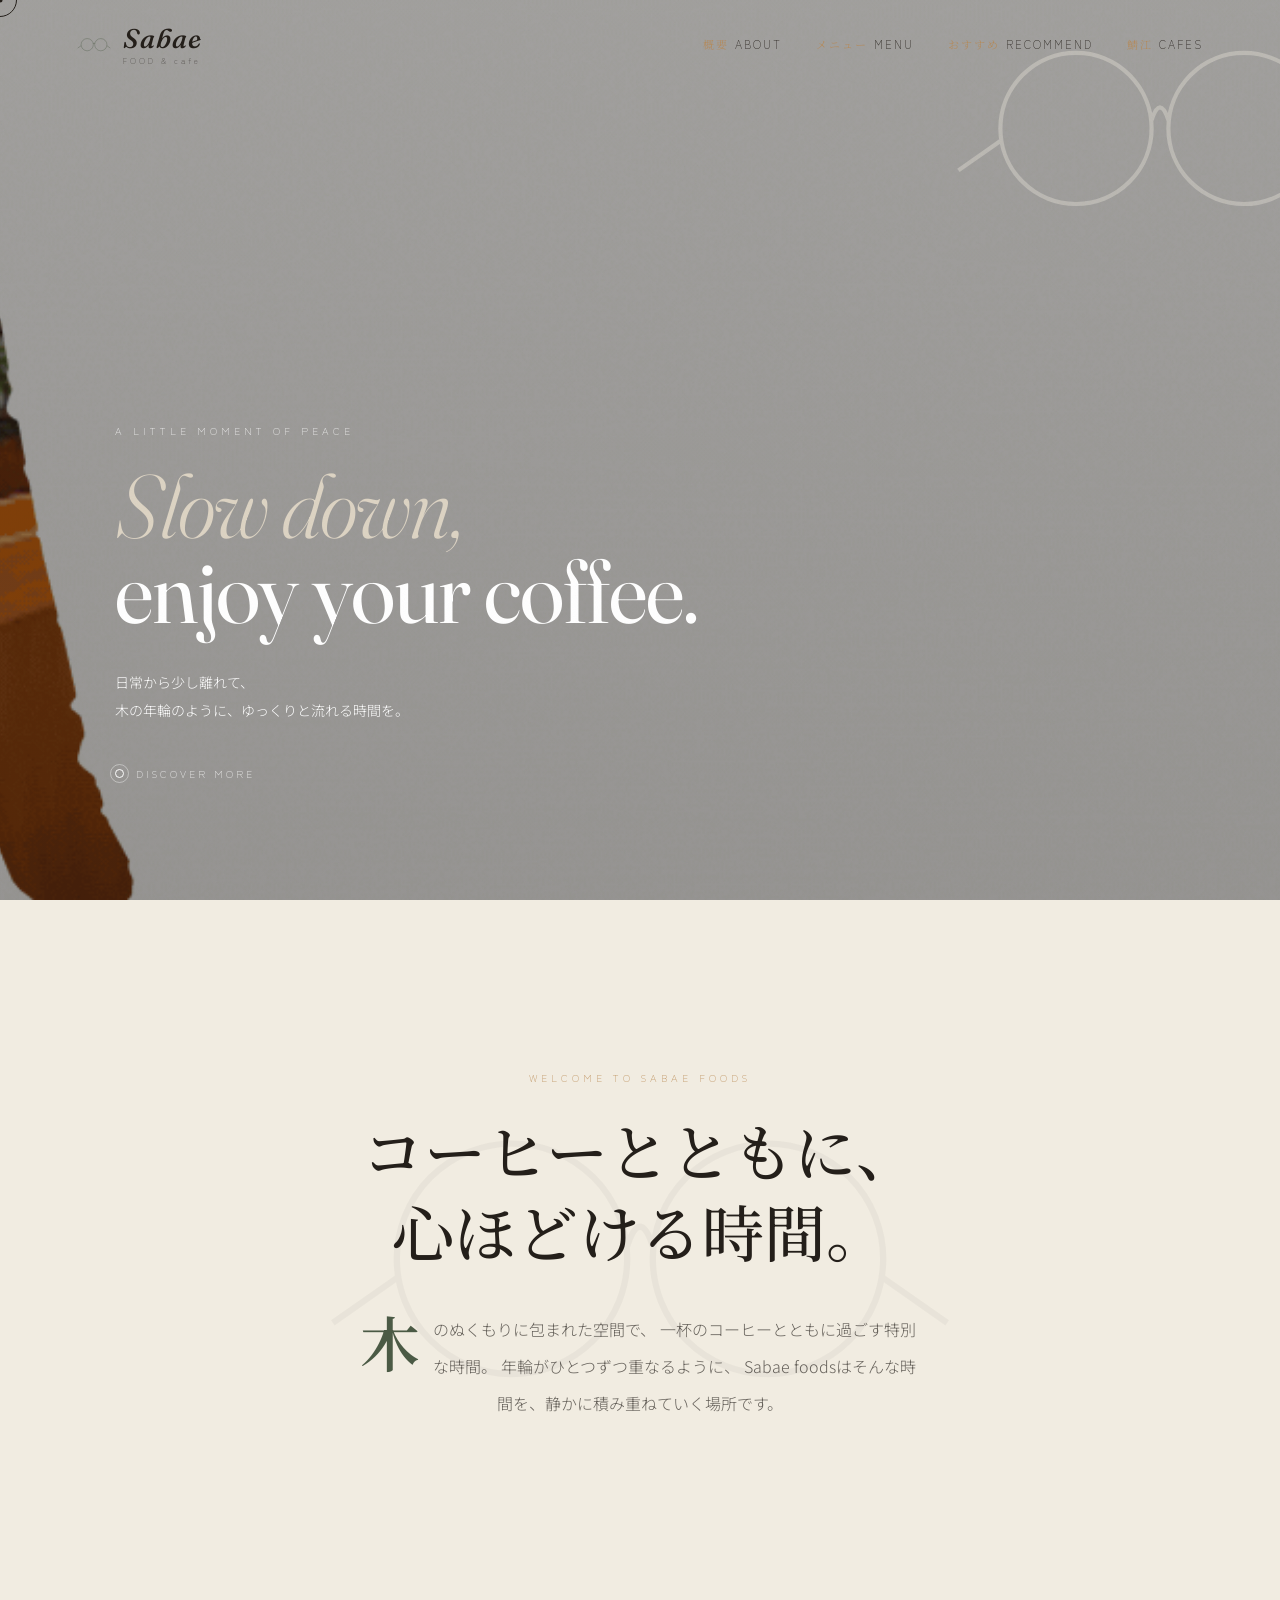
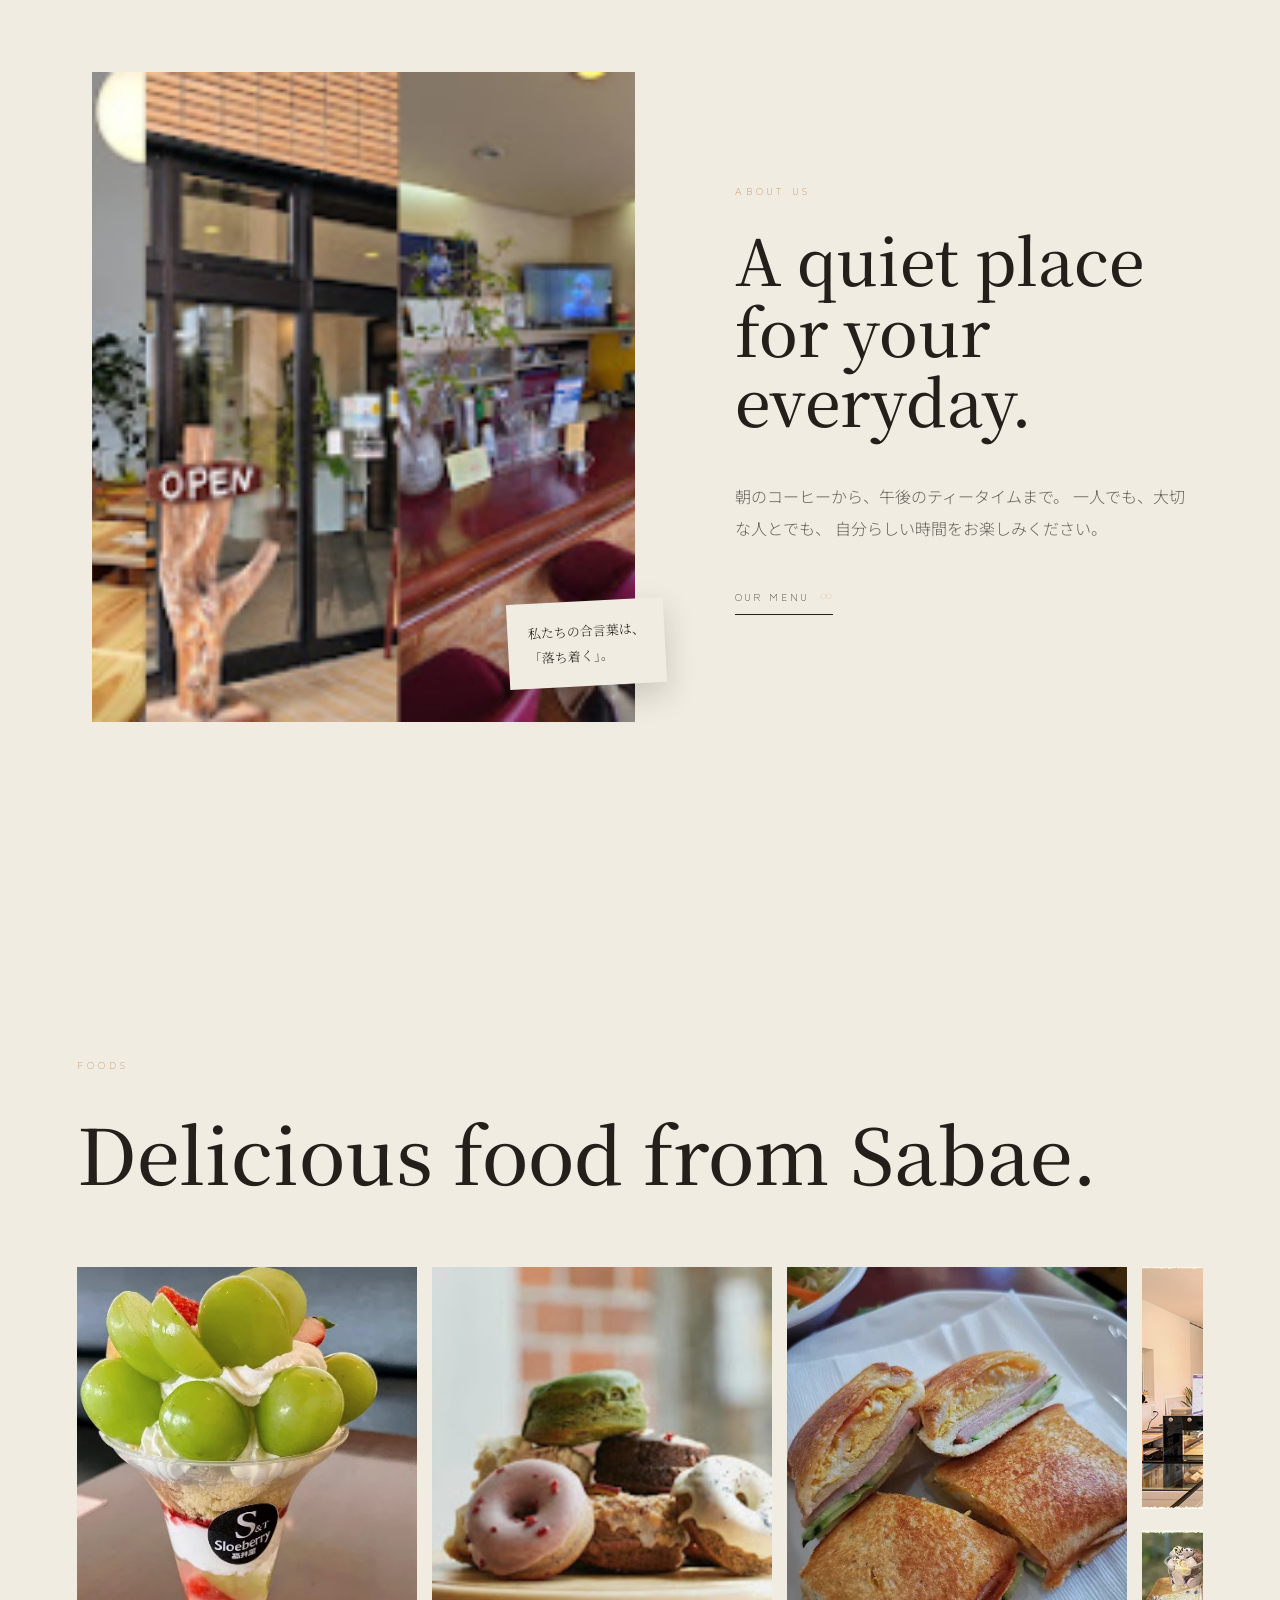
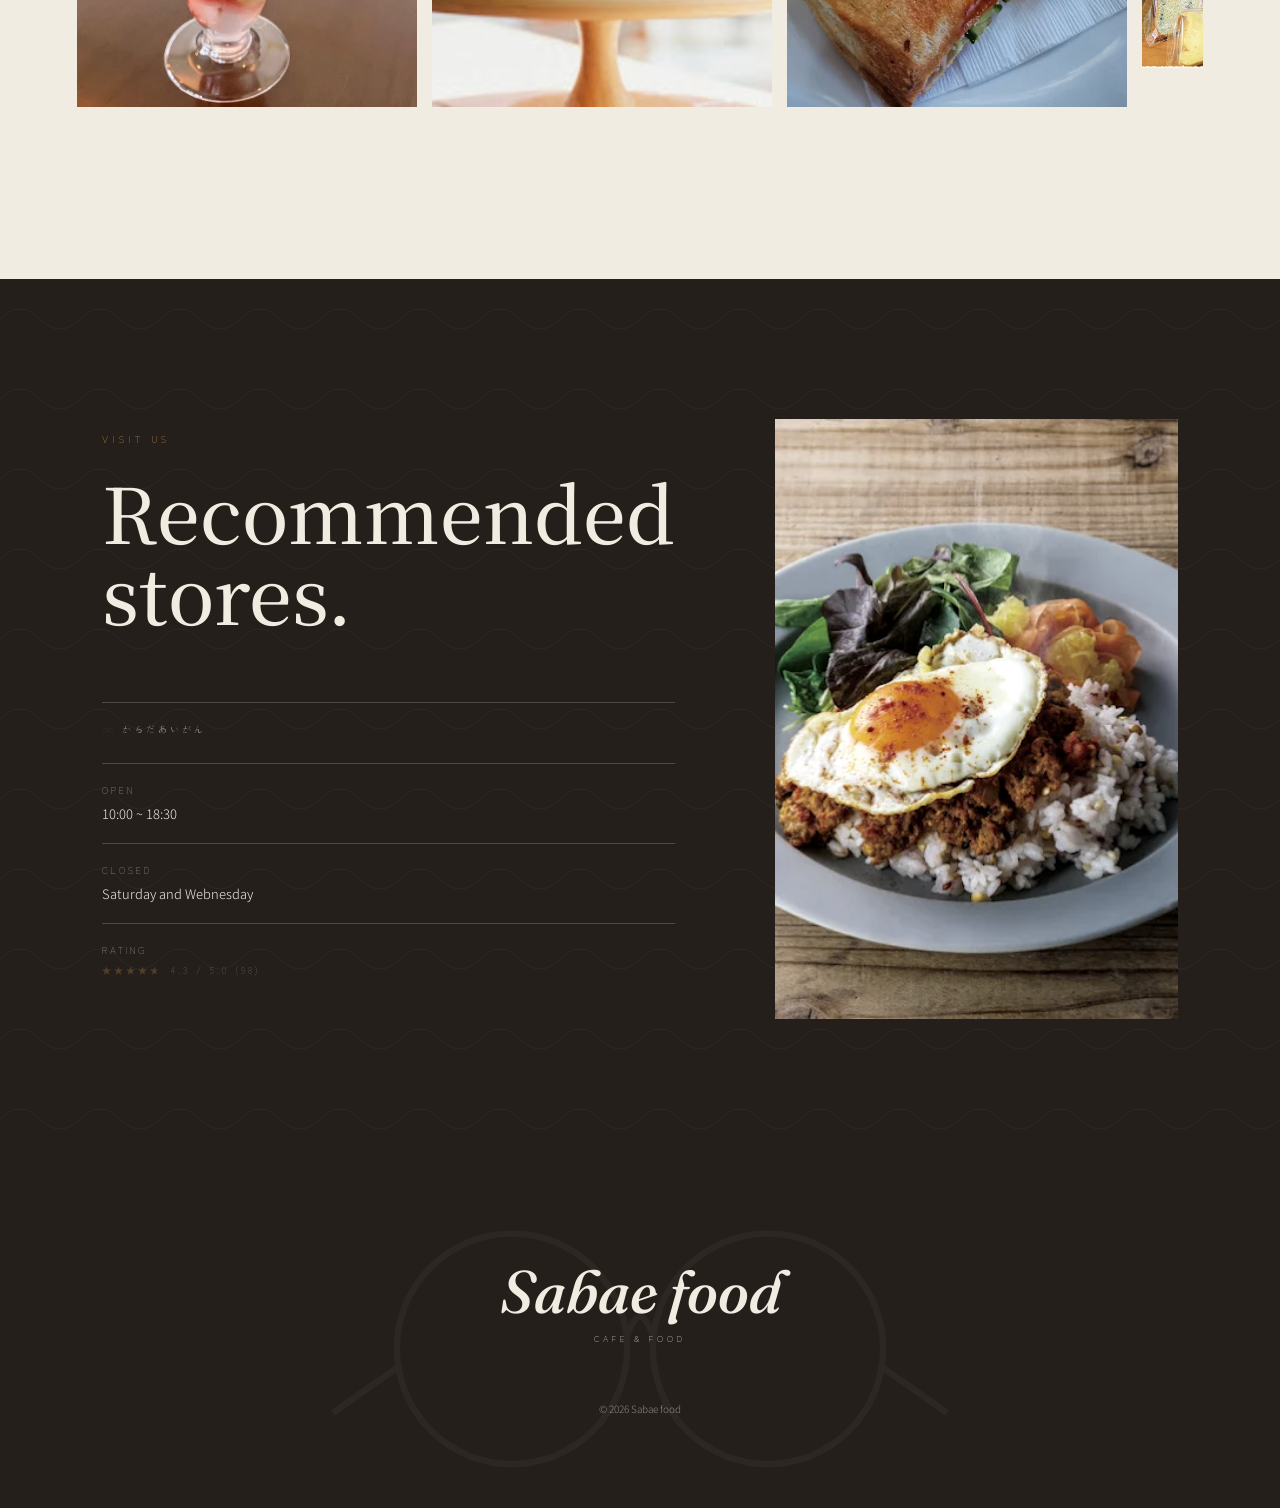
==== commit 1084d063: "Add files via upload" ====
--- a/index.html
+++ b/index.html
@@ -207,6 +207,21 @@
 
             <div class="gallery-tap" data-name="ドルチェ">
                 <img src="sand.jpg" alt="ドルチェ">
+                <span class="gallery-label">ドルチェ</span>
+            </div>
+
+            <div class="gallery-tap" data-name="農家でおやつ屋さん うちのぶどう">
+                <img src="budou.jpg" alt="農家でおやつ屋さん うちのぶどう">
+                <span class="gallery-label">うちのぶどう</span>
+            </div>
+
+            <div class="gallery-tap" data-name="スローベリィ">
+                <img src="storo.jpg" alt="スローベリィ">
+                <span class="gallery-label">スローベリィ</span>
+            </div>
+
+            <div class="gallery-tap" data-name="ドルチェ">
+                <img src="doru.jpg" alt="ドルチェ">
                 <span class="gallery-label">ドルチェ</span>
             </div>
 
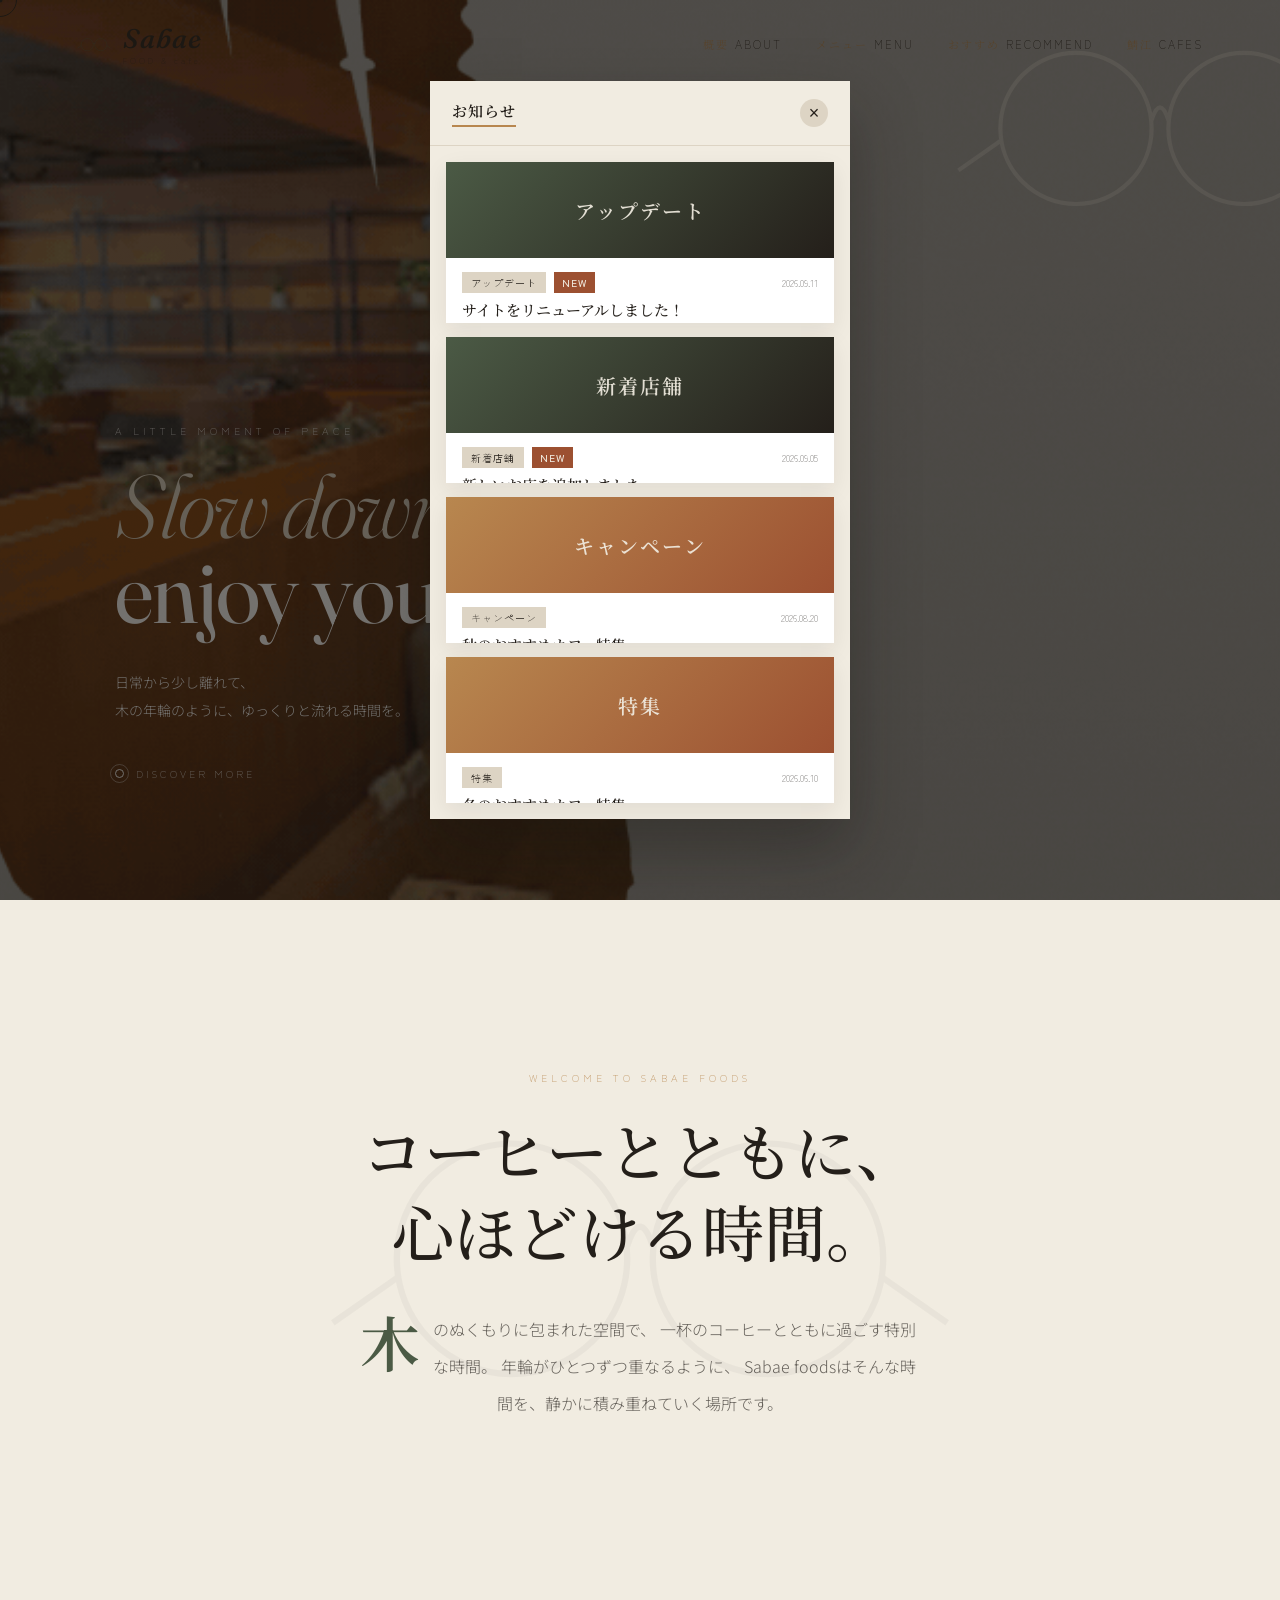
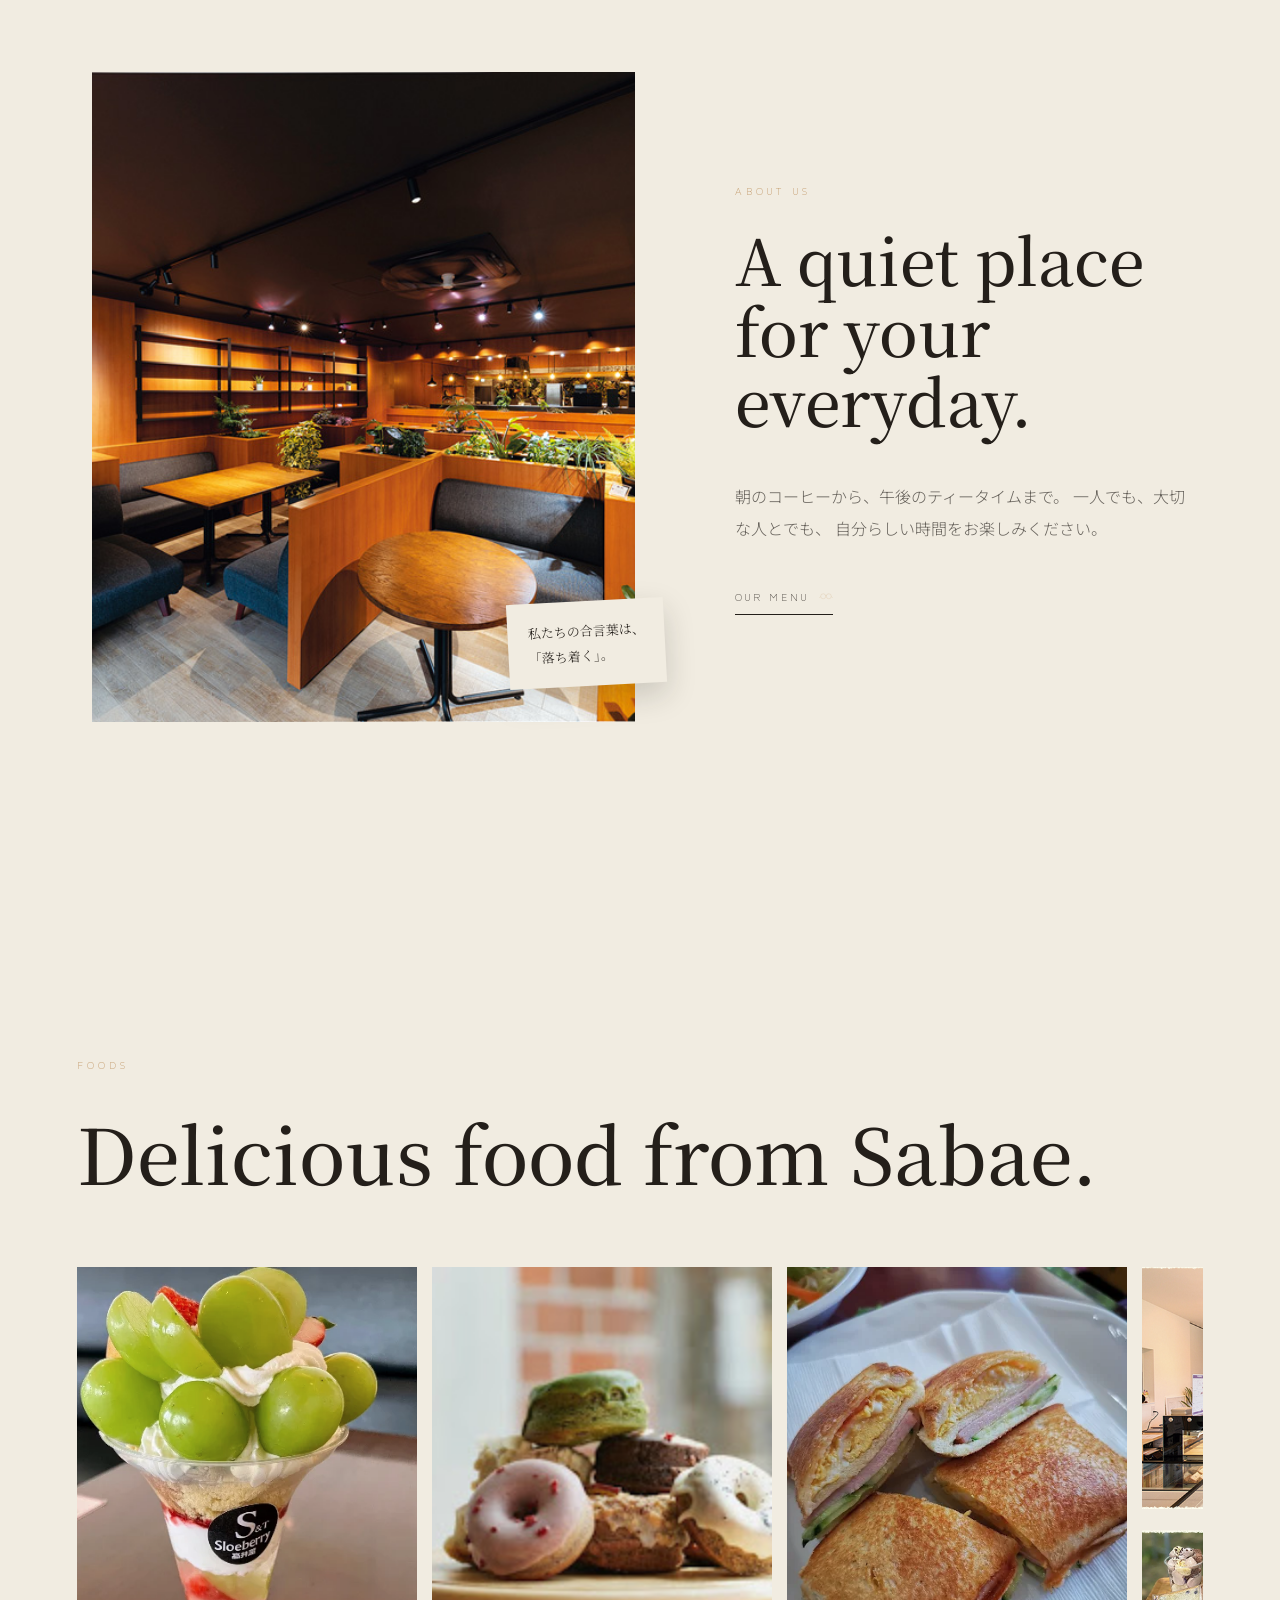
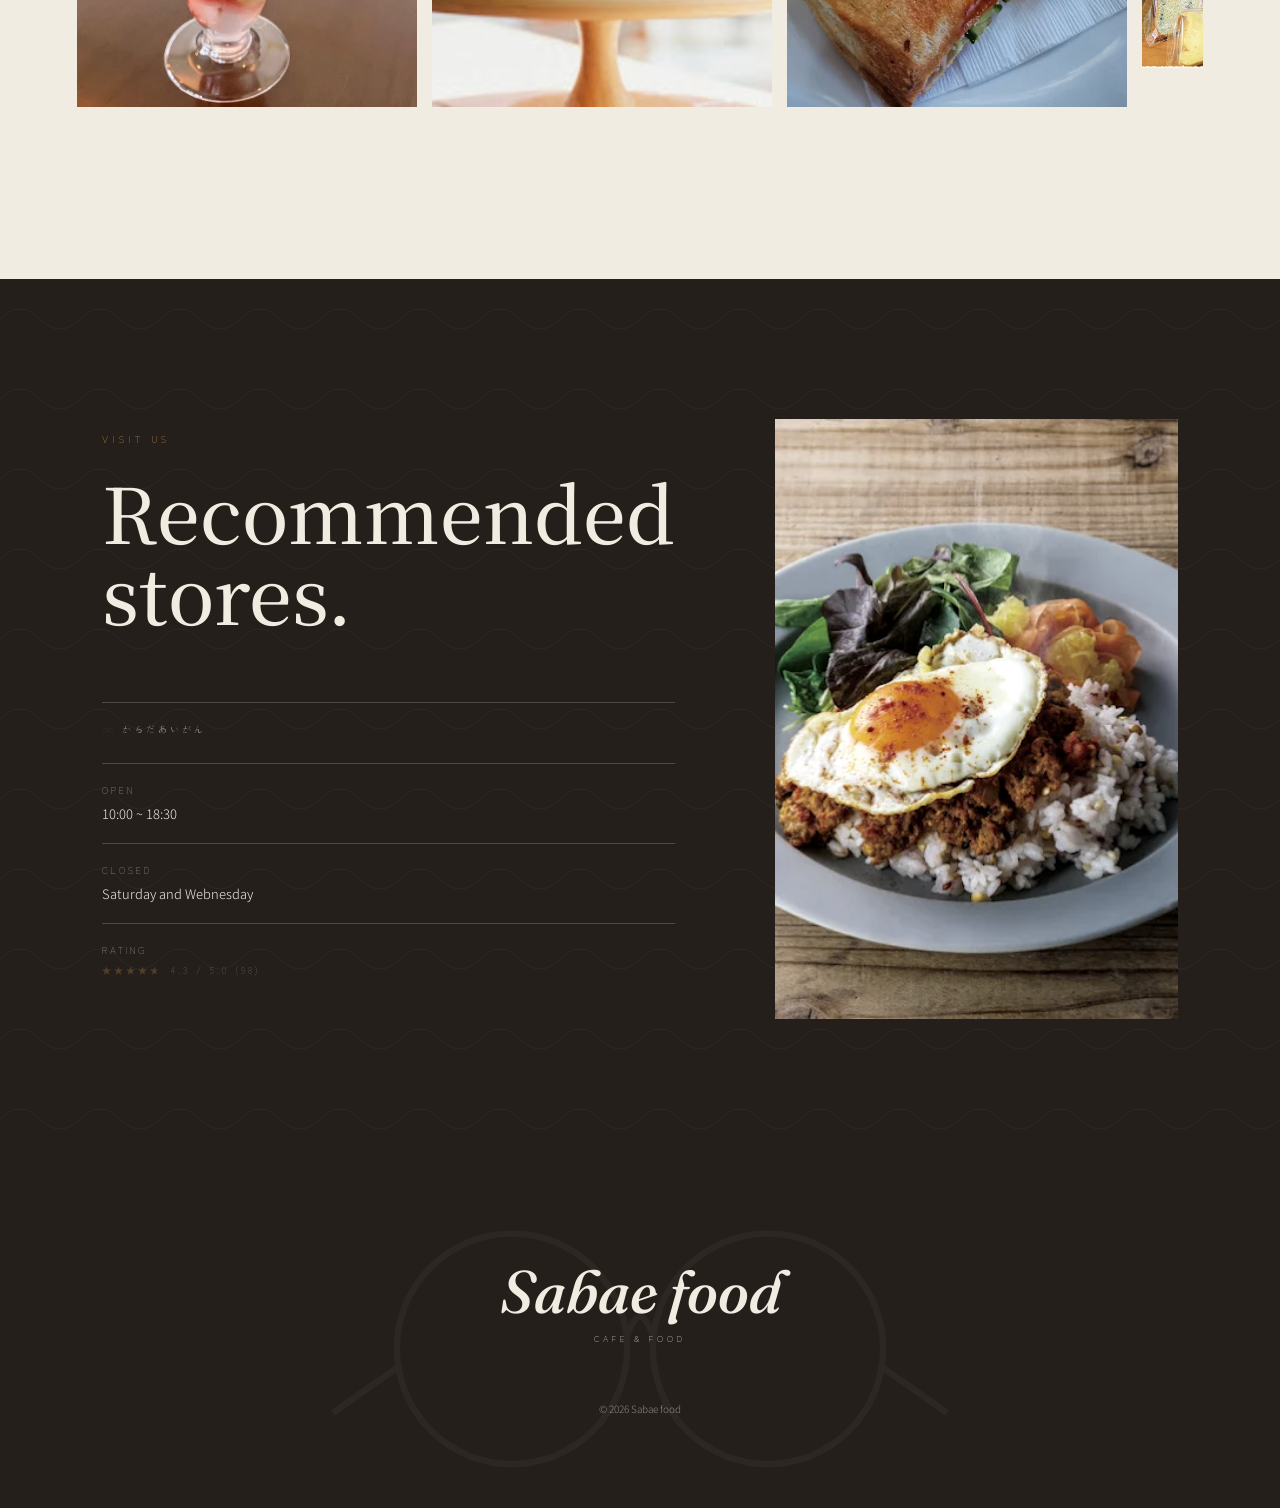
==== commit b10723ee: "Add files via upload" ====
--- a/index.html
+++ b/index.html
@@ -153,7 +153,7 @@
     <section id="about" class="about">
 
         <div class="about-image"> 
-            <img src="cafes.jpg" alt="Sabae caféの店内">
+            <img src="kirei.jpg" alt="Sabae caféの店内">
             <p class="margin-note">私たちの合言葉は、<br>「落ち着く」。</p>
         </div>
 
--- a/style.css
+++ b/style.css
@@ -622,7 +622,7 @@
 
     opacity: 0;
 
-    animation: introSmallIn 0.5s ease forwards 1.25s;
+    animation: introSmallIn 0.7s ease forwards 2.05s;
 }
 
 
@@ -643,7 +643,7 @@
 
     pointer-events: none;
 
-    animation: introFlashPulse 0.3s ease forwards 1.95s;
+    animation: introFlashPulse 0.45s ease forwards 3.15s;
 }
 
 
@@ -1098,6 +1098,17 @@
     height: 650px;
 
     object-fit: cover;
+
+    filter: grayscale(1);
+    transform: scale(1.03);
+
+    transition: filter 1.6s ease, transform 1.6s ease;
+}
+
+
+.about.show .about-image img {
+    filter: grayscale(0);
+    transform: scale(1);
 }
 
 
@@ -1787,6 +1798,55 @@
 }
 
 
+.modal-favorite {
+    position: absolute;
+
+    top: 14px;
+    right: 56px;
+
+    z-index: 2;
+
+    width: 32px;
+    height: 32px;
+
+    border: none;
+    border-radius: 50%;
+
+    background: rgba(24, 20, 16, 0.55);
+
+    display: flex;
+    align-items: center;
+    justify-content: center;
+
+    cursor: pointer;
+
+    transition: background 0.2s ease;
+}
+
+
+.modal-favorite svg {
+    width: 16px;
+    height: 16px;
+
+    fill: none;
+    stroke: white;
+    stroke-width: 2;
+
+    transition: fill 0.2s ease, stroke 0.2s ease;
+}
+
+
+.modal-favorite.is-favorite {
+    background: rgba(156, 80, 49, 0.9);
+}
+
+
+.modal-favorite.is-favorite svg {
+    fill: var(--kinari);
+    stroke: var(--kinari);
+}
+
+
 .modal-image {
     height: 220px;
 
@@ -1884,6 +1944,42 @@
 }
 
 
+.modal-instagram {
+    display: flex;
+    align-items: center;
+    gap: 8px;
+
+    margin-top: 4px;
+
+    padding: 10px 14px;
+
+    color: var(--sumi);
+    text-decoration: none;
+
+    font-family: var(--font-utility);
+    font-size: 11px;
+    letter-spacing: 1px;
+
+    border: 1px solid var(--washi);
+
+    transition: background 0.25s ease, border-color 0.25s ease;
+}
+
+
+.modal-instagram:hover {
+    background: var(--washi);
+    border-color: var(--kohaku);
+}
+
+
+.modal-instagram svg {
+    width: 20px;
+    height: 20px;
+
+    flex-shrink: 0;
+}
+
+
 .area-filters {
     display: flex;
     flex-wrap: wrap;
@@ -1962,6 +2058,8 @@
 
 
 .cafe-card {
+    position: relative;
+
     display: flex;
     flex-direction: column;
 
@@ -1975,6 +2073,67 @@
     box-shadow: 0 14px 34px rgba(36, 31, 26, 0.08);
 
     transition: transform 0.4s ease, box-shadow 0.4s ease;
+}
+
+
+.favorite-btn {
+    position: absolute;
+
+    top: 14px;
+    right: 14px;
+
+    z-index: 2;
+
+    width: 34px;
+    height: 34px;
+
+    border: none;
+    border-radius: 50%;
+
+    background: rgba(24, 20, 16, 0.4);
+    backdrop-filter: blur(2px);
+
+    display: flex;
+    align-items: center;
+    justify-content: center;
+
+    cursor: pointer;
+
+    transition: transform 0.2s ease, background 0.2s ease;
+}
+
+
+.favorite-btn:hover {
+    transform: scale(1.08);
+}
+
+
+.favorite-btn svg {
+    width: 17px;
+    height: 17px;
+
+    fill: none;
+    stroke: white;
+    stroke-width: 2;
+
+    transition: fill 0.2s ease, stroke 0.2s ease;
+}
+
+
+.favorite-btn.is-favorite {
+    background: rgba(156, 80, 49, 0.9);
+}
+
+
+.favorite-btn.is-favorite svg {
+    fill: var(--kinari);
+    stroke: var(--kinari);
+}
+
+
+/* エリアフィルターの中の「♡ お気に入り」ボタンだけ少し色を変える */
+.favorite-filter-btn {
+    color: var(--beni);
 }
 
 
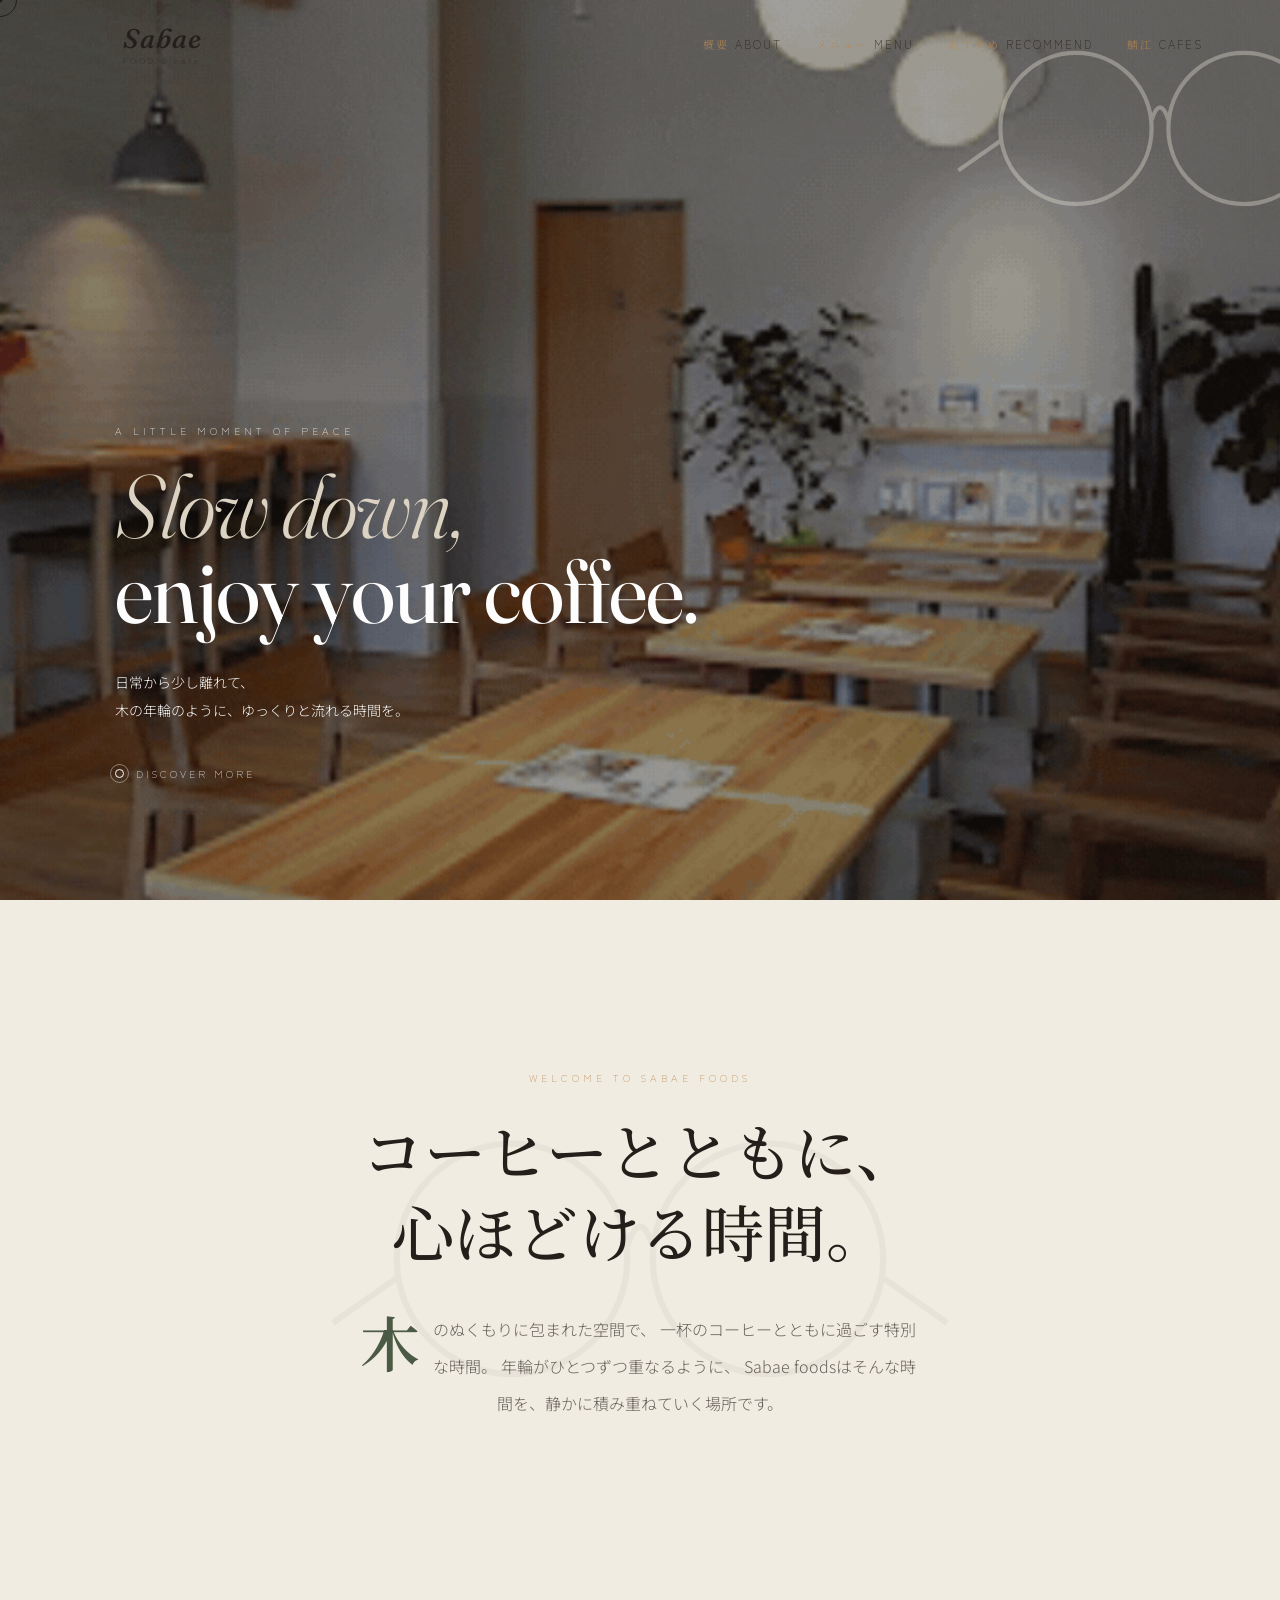
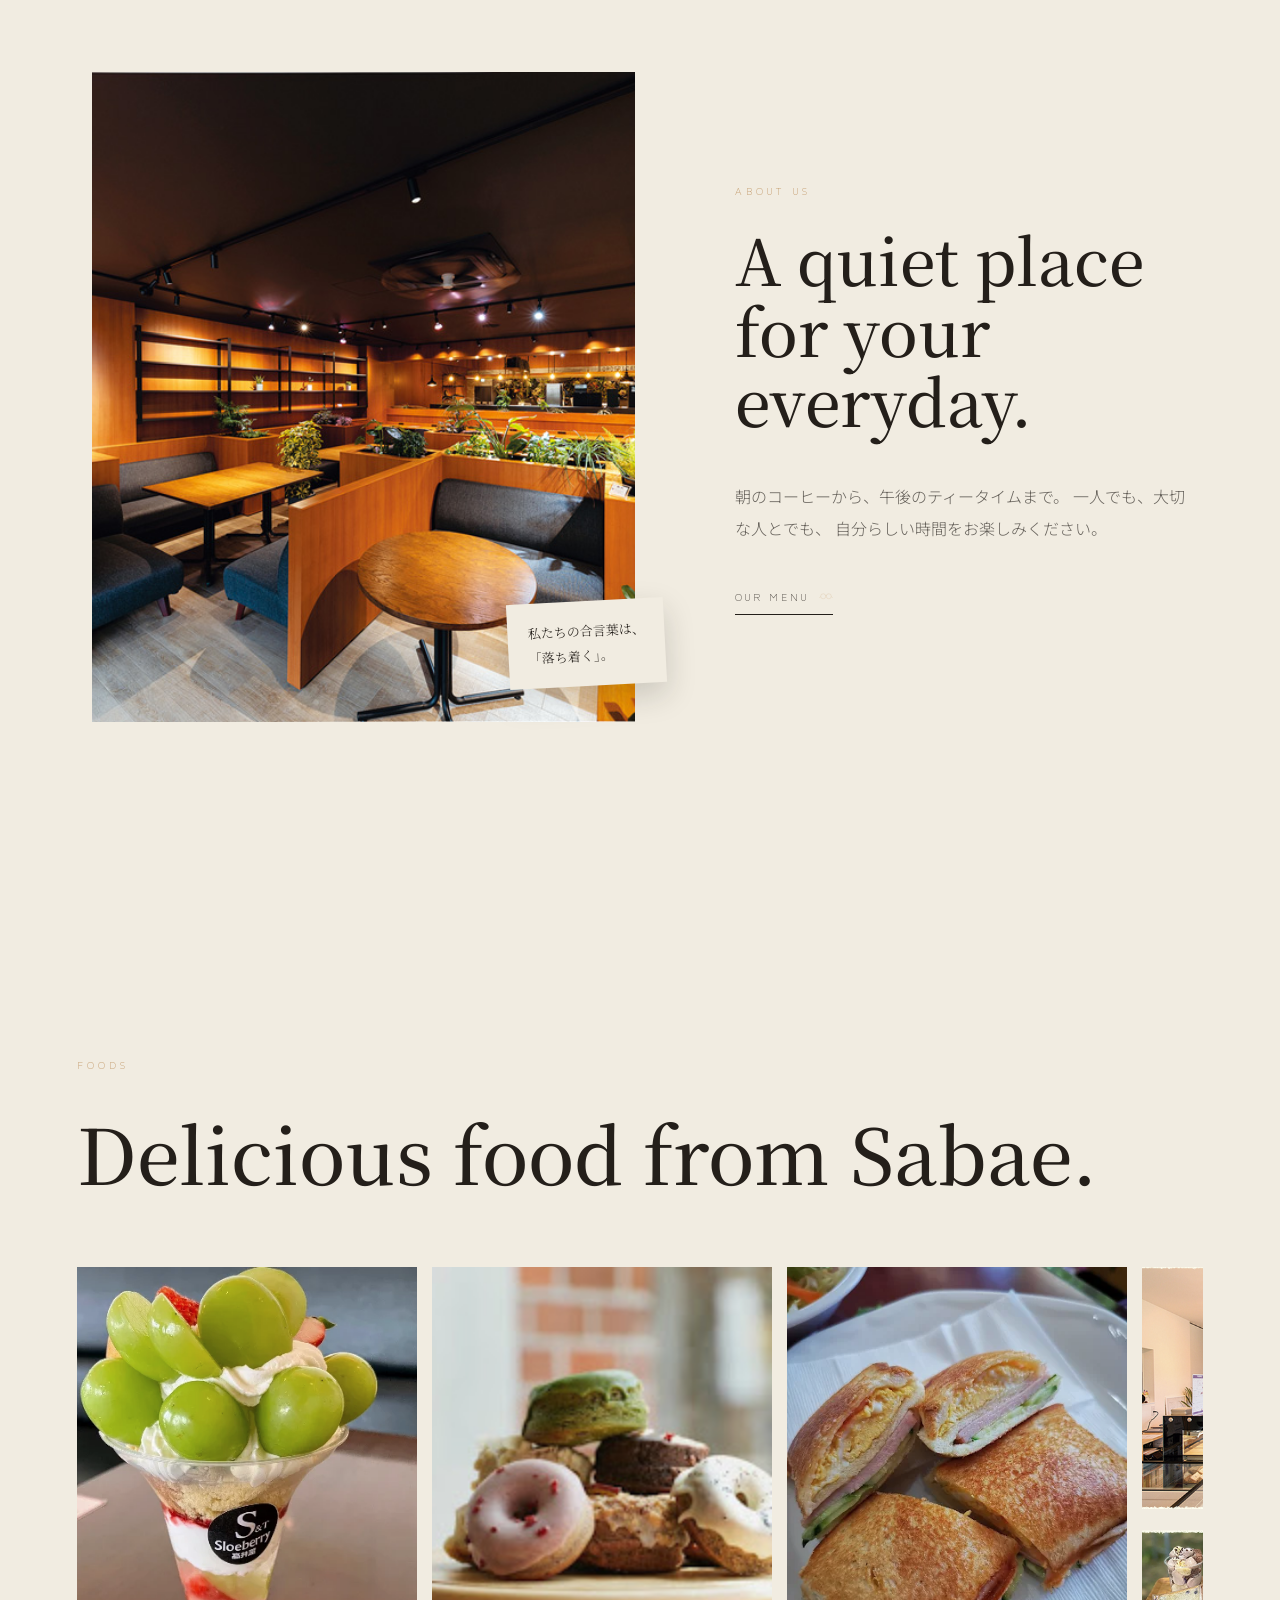
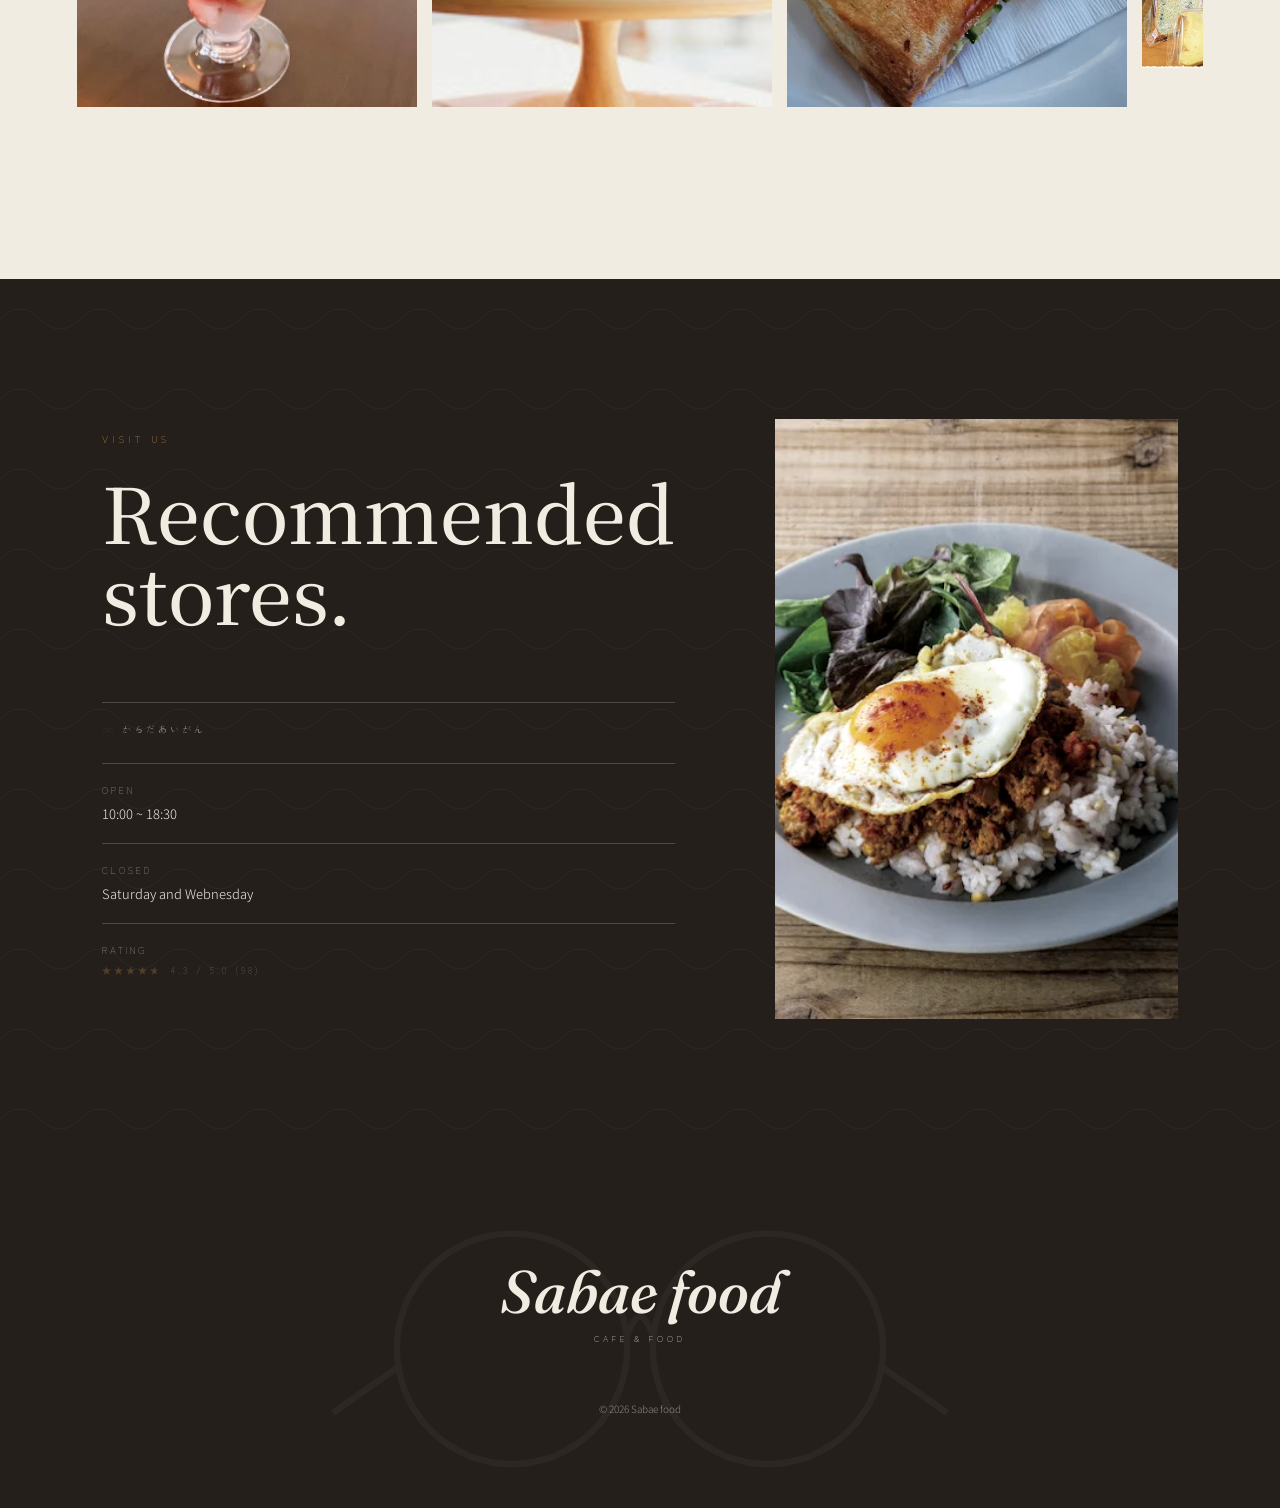
==== commit ff8d76a1: "Add files via upload" ====
--- a/index.html
+++ b/index.html
@@ -45,12 +45,44 @@
         <div class="news-modal">
 
             <div class="news-modal-header">
-                <span class="news-modal-tab">お知らせ</span>
+                <span class="news-modal-tab">
+                    <svg class="news-modal-tab-ring" viewBox="0 0 100 100" aria-hidden="true">
+                        <use href="#ring-mark"></use>
+                    </svg>
+                    お知らせ
+                </span>
                 <button class="news-modal-close" id="newsClose" aria-label="閉じる">&times;</button>
             </div>
 
             <div class="news-modal-list" id="newsList">
                 <!-- news-render.js がここにお知らせを自動で並べます -->
+            </div>
+
+        </div>
+
+    </div>
+
+    <!-- NEWS DETAIL : お知らせをクリックしたときに開く詳細ポップアップ -->
+    <div class="news-detail-overlay" id="newsDetailOverlay">
+
+        <div class="news-detail-modal">
+
+            <button class="news-detail-close" id="newsDetailClose" aria-label="閉じる">&times;</button>
+
+            <div class="news-detail-banner" id="newsDetailBanner"></div>
+
+            <div class="news-detail-body">
+
+                <div class="news-item-meta">
+                    <span class="news-tag" id="newsDetailTag"></span>
+                    <span class="news-new-badge" id="newsDetailNew" style="display:none;">NEW</span>
+                    <span class="news-date" id="newsDetailDate"></span>
+                </div>
+
+                <h3 id="newsDetailTitle"></h3>
+
+                <p id="newsDetailComment"></p>
+
             </div>
 
         </div>
@@ -313,28 +345,25 @@
     <script src="news-data.js?v=3"></script>
 
     <script>
-        // お知らせ一覧を描画する
-        function newsItemHTML(news) {
+        // お知らせ一覧を描画する（コンパクト表示。クリックすると詳細が開く）
+        function newsItemHTML(news, index) {
 
             const bannerContent = news.image
                 ? `<img src="${news.image}" alt="${news.title}">`
                 : `<span class="news-banner-label">${news.label}</span>`;
 
             return `
-                <div class="news-item">
+                <button class="news-item" type="button" data-index="${index}">
                     <div class="news-banner news-banner--${news.isNew ? "new" : "normal"}">
                         ${bannerContent}
+                        ${news.isNew ? `<span class="news-new-dot"></span>` : ""}
                     </div>
                     <div class="news-item-body">
-                        <div class="news-item-meta">
-                            <span class="news-tag">${news.label}</span>
-                            ${news.isNew ? `<span class="news-new-badge">NEW</span>` : ""}
-                            <span class="news-date">${news.date}</span>
-                        </div>
+                        <span class="news-tag">${news.label}</span>
                         <p class="news-item-title">${news.title}</p>
-                        <p class="news-item-comment">${news.comment || ""}</p>
+                        <span class="news-date">${news.date}</span>
                     </div>
-                </div>
+                </button>
             `;
 
         }
@@ -349,6 +378,57 @@
 
             list.innerHTML = newsData.map(newsItemHTML).join("");
 
+            list.querySelectorAll(".news-item").forEach((item) => {
+
+                item.addEventListener("click", () => {
+
+                    const news = newsData[Number(item.dataset.index)];
+
+                    if (news) {
+                        openNewsDetail(news);
+                    }
+
+                });
+
+            });
+
+        }
+
+        function openNewsDetail(news) {
+
+            const overlay = document.getElementById("newsDetailOverlay");
+
+            if (!overlay) {
+                return;
+            }
+
+            const bannerEl = document.getElementById("newsDetailBanner");
+
+            bannerEl.className = `news-detail-banner news-banner--${news.isNew ? "new" : "normal"}`;
+            bannerEl.innerHTML = news.image
+                ? `<img src="${news.image}" alt="${news.title}">`
+                : `<span class="news-banner-label">${news.label}</span>`;
+
+            document.getElementById("newsDetailTag").textContent = news.label;
+            document.getElementById("newsDetailDate").textContent = news.date;
+            document.getElementById("newsDetailTitle").textContent = news.title;
+            document.getElementById("newsDetailComment").textContent = news.comment || "";
+
+            const newBadge = document.getElementById("newsDetailNew");
+            newBadge.style.display = news.isNew ? "" : "none";
+
+            overlay.classList.add("open");
+
+        }
+
+        function closeNewsDetail() {
+
+            const overlay = document.getElementById("newsDetailOverlay");
+
+            if (overlay) {
+                overlay.classList.remove("open");
+            }
+
         }
 
         function openNewsOverlay() {
@@ -378,6 +458,9 @@
             const closeBtn = document.getElementById("newsClose");
             const overlay = document.getElementById("newsOverlay");
 
+            const detailOverlay = document.getElementById("newsDetailOverlay");
+            const detailCloseBtn = document.getElementById("newsDetailClose");
+
             if (closeBtn) {
                 closeBtn.addEventListener("click", closeNewsOverlay);
             }
@@ -388,6 +471,22 @@
 
                     if (e.target === overlay) {
                         closeNewsOverlay();
+                    }
+
+                });
+
+            }
+
+            if (detailCloseBtn) {
+                detailCloseBtn.addEventListener("click", closeNewsDetail);
+            }
+
+            if (detailOverlay) {
+
+                detailOverlay.addEventListener("click", (e) => {
+
+                    if (e.target === detailOverlay) {
+                        closeNewsDetail();
                     }
 
                 });
--- a/style.css
+++ b/style.css
@@ -208,17 +208,29 @@
 
 
 .news-modal-tab {
+    display: flex;
+    align-items: center;
+    gap: 8px;
+
     font-family: var(--font-jp-head);
     font-weight: 600;
     font-size: 15px;
 
-    letter-spacing: 1px;
+    letter-spacing: 2px;
 
     color: var(--sumi);
 
     padding-bottom: 4px;
 
     border-bottom: 2px solid var(--kohaku);
+}
+
+
+.news-modal-tab-ring {
+    width: 15px;
+    height: 15px;
+
+    color: var(--kohaku);
 }
 
 
@@ -248,23 +260,57 @@
 
     padding: 16px;
 
-    display: flex;
-    flex-direction: column;
-    gap: 14px;
+    display: grid;
+    grid-template-columns: 1fr 1fr;
+    gap: 12px;
 }
 
 
 .news-item {
+    display: block;
+
+    width: 100%;
+
     background: white;
 
+    border: none;
+    border-top: 3px solid var(--kohaku);
+
+    padding: 0;
+
     overflow: hidden;
 
-    box-shadow: 0 8px 22px rgba(36, 31, 26, 0.08);
-}
+    box-shadow: 0 6px 18px rgba(36, 31, 26, 0.06);
+
+    cursor: pointer;
+
+    opacity: 0;
+    transform: translateY(14px);
+
+    transition: opacity 0.5s ease, transform 0.5s ease, box-shadow 0.25s ease;
+}
+
+
+.news-item:hover {
+    box-shadow: 0 10px 24px rgba(36, 31, 26, 0.12);
+}
+
+
+.news-overlay.open .news-item {
+    opacity: 1;
+    transform: translateY(0);
+}
+
+
+.news-modal-list .news-item:nth-child(1) { transition-delay: 0.15s; }
+.news-modal-list .news-item:nth-child(2) { transition-delay: 0.22s; }
+.news-modal-list .news-item:nth-child(3) { transition-delay: 0.29s; }
+.news-modal-list .news-item:nth-child(4) { transition-delay: 0.36s; }
+.news-modal-list .news-item:nth-child(n+5) { transition-delay: 0.43s; }
 
 
 .news-banner {
-    height: 96px;
+    height: 76px;
 
     display: flex;
     align-items: center;
@@ -294,32 +340,55 @@
 }
 
 
+.news-new-dot {
+    position: absolute;
+
+    top: 8px;
+    right: 8px;
+
+    width: 7px;
+    height: 7px;
+
+    border-radius: 50%;
+
+    background: var(--beni);
+
+    box-shadow: 0 0 0 2px rgba(241, 236, 225, 0.8);
+}
+
+
 .news-banner-label {
     font-family: var(--font-jp-head);
-    font-weight: 600;
-    font-size: 20px;
+    font-weight: 500;
+    font-size: 14px;
 
     color: var(--kinari);
 
-    letter-spacing: 2px;
-
-    opacity: 0.92;
+    letter-spacing: 3px;
+
+    opacity: 0.95;
+
+    text-align: center;
+
+    padding: 0 6px;
 }
 
 
 .news-item-body {
-    padding: 14px 16px 16px;
+    padding: 10px 12px 12px;
 
     display: flex;
     flex-direction: column;
-    gap: 6px;
+    gap: 5px;
+
+    text-align: left;
 }
 
 
 .news-item-meta {
     display: flex;
     align-items: center;
-    gap: 8px;
+    gap: 10px;
 
     font-family: var(--font-utility);
     font-size: 10px;
@@ -327,45 +396,191 @@
 
 
 .news-tag {
-    padding: 3px 9px;
-
-    background: var(--washi);
-    color: var(--sumi);
-
+    display: inline-block;
+
+    align-self: flex-start;
+
+    padding: 2px 8px;
+
+    background: transparent;
+    color: var(--kohaku);
+
+    border: 1px solid var(--kohaku);
+
+    font-family: var(--font-utility);
+    font-size: 9px;
+    letter-spacing: 1.5px;
+}
+
+
+.news-new-badge {
+    display: inline-flex;
+    align-items: center;
+    gap: 4px;
+
+    color: var(--beni);
+
+    font-family: var(--font-utility);
+    font-weight: 600;
     letter-spacing: 1px;
 }
 
 
-.news-new-badge {
-    padding: 3px 8px;
+.news-new-badge::before {
+    content: "";
+
+    width: 5px;
+    height: 5px;
+
+    border-radius: 50%;
 
     background: var(--beni);
-    color: var(--kinari);
-
-    font-weight: 500;
-    letter-spacing: 1px;
 }
 
 
 .news-date {
-    margin-left: auto;
-
     color: var(--sumi-soft);
+
+    font-family: var(--font-jp-head);
+    font-style: italic;
+    font-size: 10px;
 }
 
 
 .news-item-title {
     font-family: var(--font-jp-head);
     font-weight: 500;
-    font-size: 15px;
+    font-size: 13px;
+    line-height: 1.5;
+
+    letter-spacing: 0.3px;
 
     color: var(--sumi);
 }
 
 
-.news-item-comment {
-    font-size: 12px;
-    line-height: 1.8;
+/* =========================
+   NEWS DETAIL（お知らせ詳細ポップアップ）
+========================= */
+
+.news-detail-overlay {
+    position: fixed;
+    inset: 0;
+
+    z-index: 1900;
+
+    display: flex;
+    align-items: center;
+    justify-content: center;
+
+    padding: 24px;
+
+    overflow-y: auto;
+
+    background: rgba(24, 20, 16, 0.68);
+
+    opacity: 0;
+    pointer-events: none;
+
+    transition: opacity 0.35s ease;
+}
+
+
+.news-detail-overlay.open {
+    opacity: 1;
+    pointer-events: auto;
+}
+
+
+.news-detail-modal {
+    position: relative;
+
+    width: 100%;
+    max-width: 380px;
+
+    margin: auto;
+
+    background: var(--kinari);
+
+    box-shadow: 0 30px 60px rgba(24, 20, 16, 0.4);
+
+    transform: translateY(16px) scale(0.98);
+
+    transition: transform 0.35s ease;
+}
+
+
+.news-detail-overlay.open .news-detail-modal {
+    transform: translateY(0) scale(1);
+}
+
+
+.news-detail-close {
+    position: absolute;
+
+    top: 12px;
+    right: 12px;
+
+    z-index: 2;
+
+    width: 30px;
+    height: 30px;
+
+    border: none;
+    border-radius: 50%;
+
+    background: rgba(24, 20, 16, 0.5);
+    color: white;
+
+    font-size: 19px;
+    line-height: 1;
+
+    cursor: pointer;
+}
+
+
+.news-detail-banner {
+    height: 150px;
+
+    display: flex;
+    align-items: center;
+    justify-content: center;
+
+    overflow: hidden;
+}
+
+
+.news-detail-banner img {
+    width: 100%;
+    height: 100%;
+
+    object-fit: cover;
+}
+
+
+.news-detail-body {
+    padding: 22px 24px 26px;
+
+    display: flex;
+    flex-direction: column;
+    gap: 10px;
+}
+
+
+.news-detail-body h3 {
+    font-family: var(--font-jp-head);
+    font-weight: 500;
+    font-size: 19px;
+
+    color: var(--sumi);
+
+    margin-top: 2px;
+}
+
+
+.news-detail-body p {
+    font-size: 13px;
+    line-height: 1.9;
 
     color: var(--sumi-soft);
 }
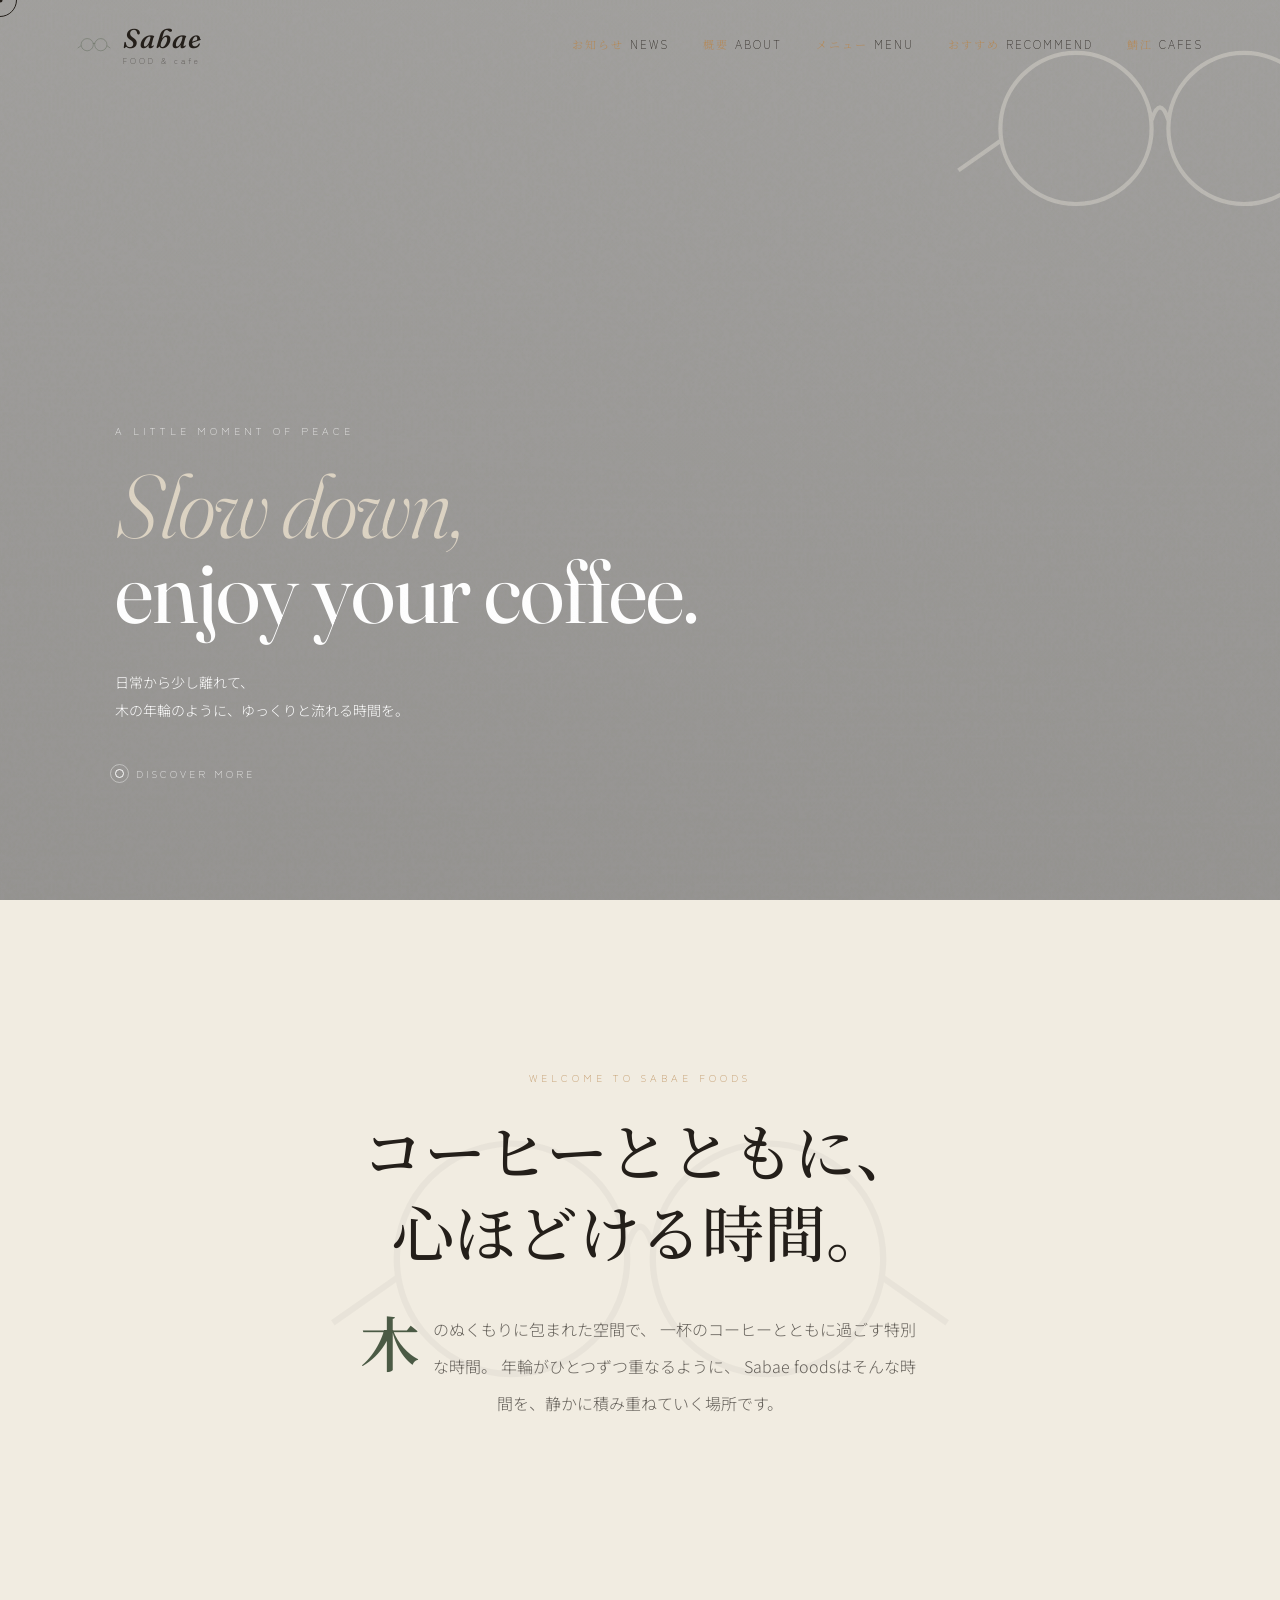
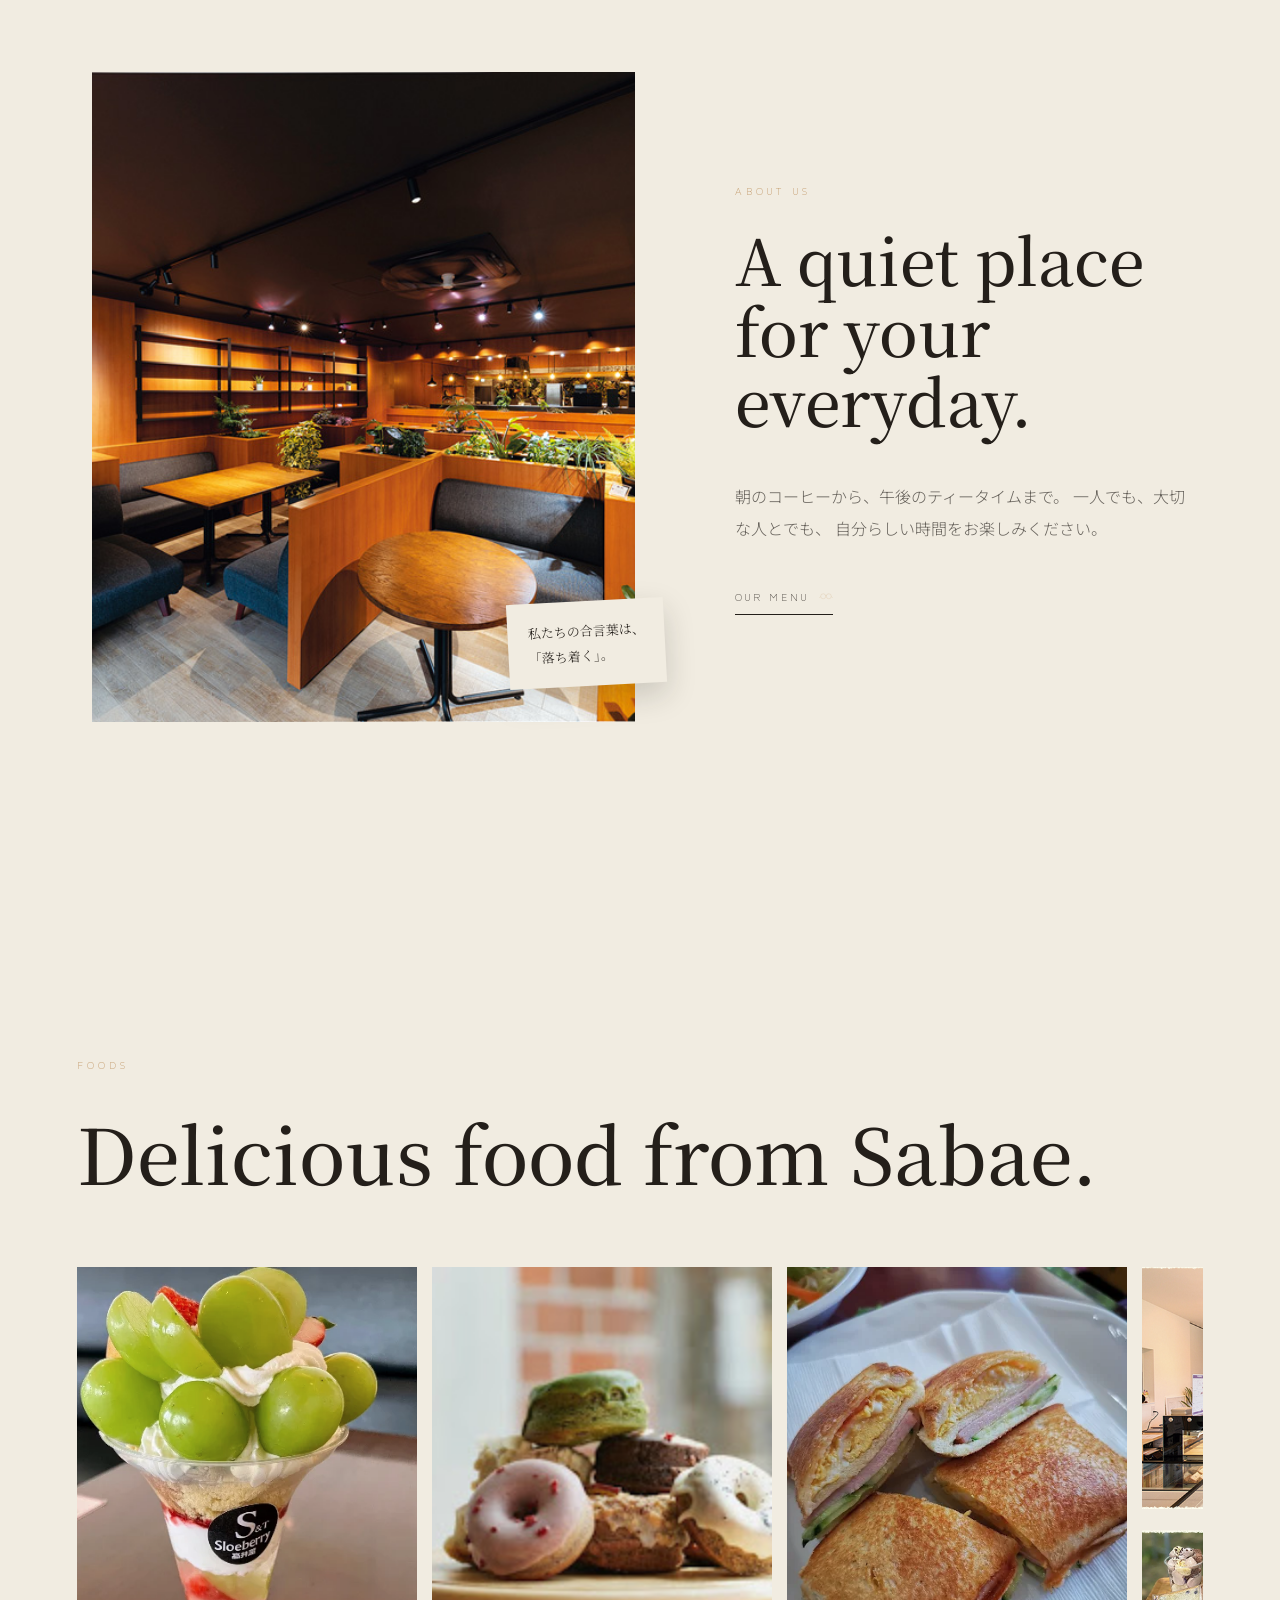
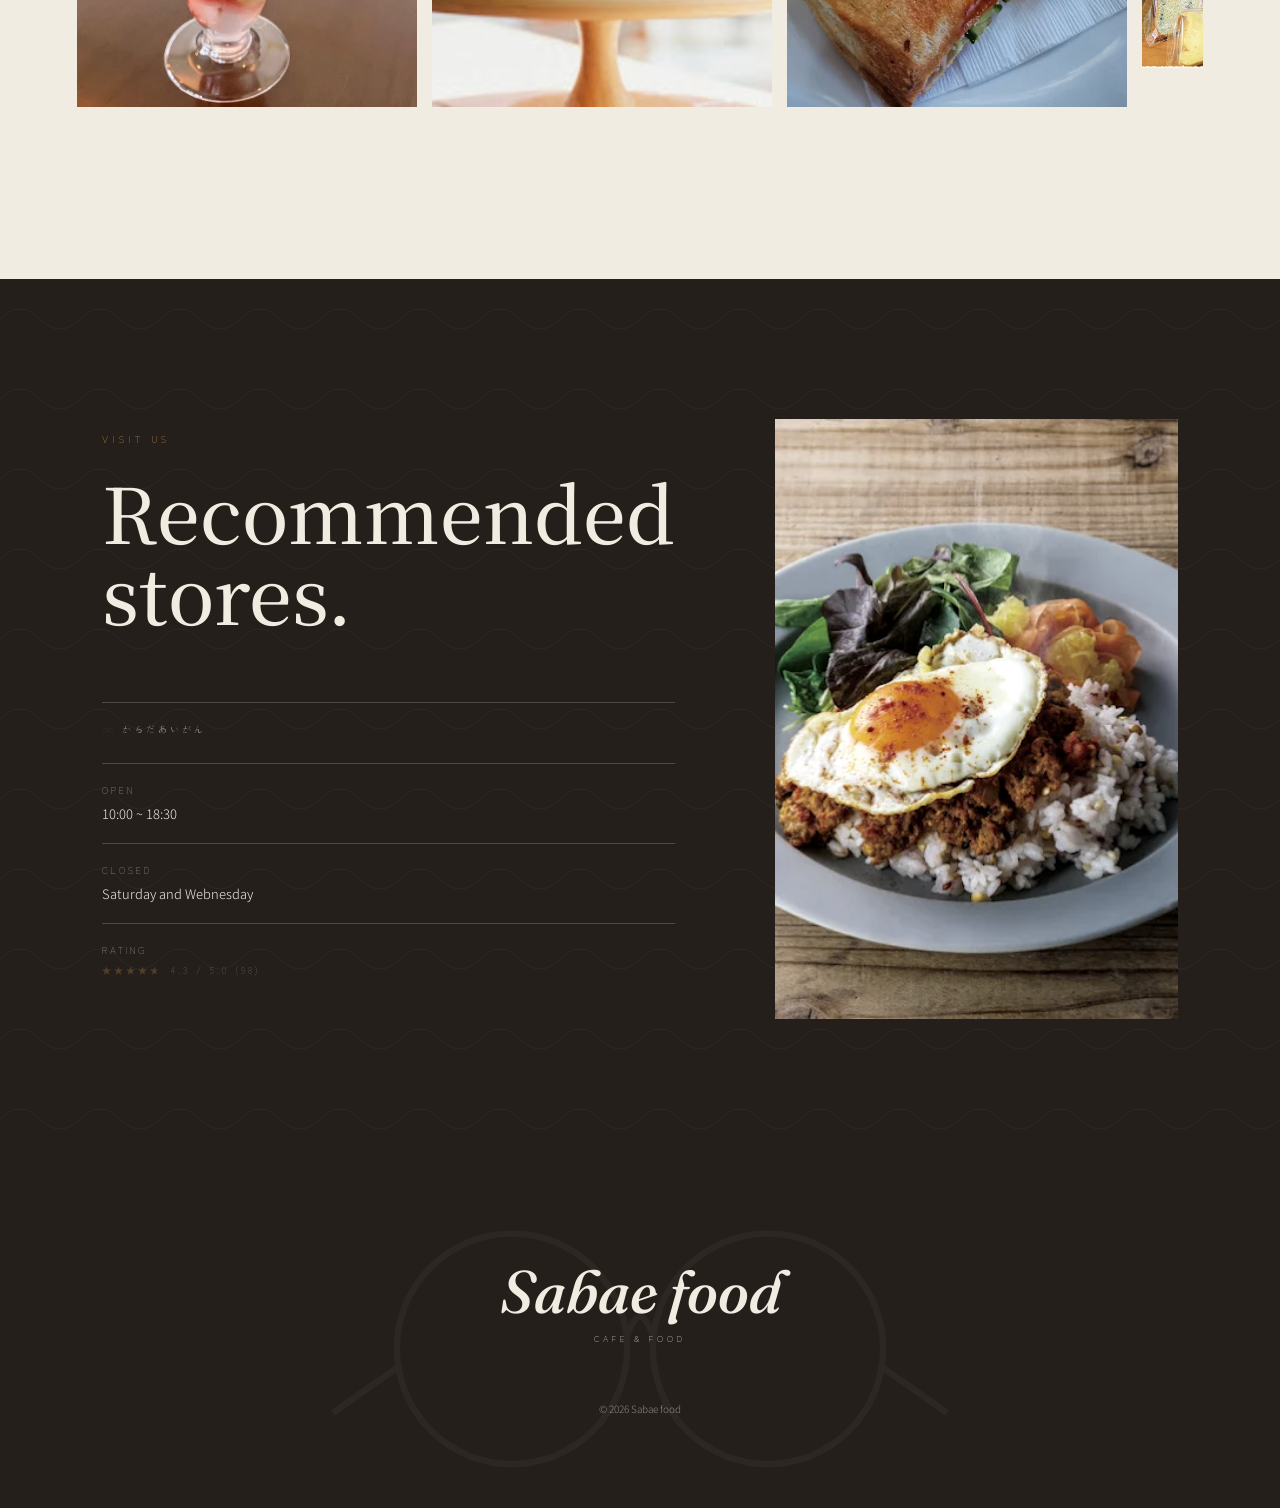
==== commit e65f8016: "Add files via upload" ====
--- a/index.html
+++ b/index.html
@@ -118,6 +118,7 @@
         </a>
 
         <nav>
+            <a href="#" id="navNewsBtn"><span class="nav-index">お知らせ</span>NEWS</a>
             <a href="#about"><span class="nav-index">概要</span>ABOUT</a>
             <a href="#gallery"><span class="nav-index">メニュー</span>MENU</a>
             <a href="#access"><span class="nav-index">おすすめ</span>RECOMMEND</a>
@@ -457,12 +458,22 @@
 
             const closeBtn = document.getElementById("newsClose");
             const overlay = document.getElementById("newsOverlay");
+            const navNewsBtn = document.getElementById("navNewsBtn");
 
             const detailOverlay = document.getElementById("newsDetailOverlay");
             const detailCloseBtn = document.getElementById("newsDetailClose");
 
             if (closeBtn) {
                 closeBtn.addEventListener("click", closeNewsOverlay);
+            }
+
+            if (navNewsBtn) {
+
+                navNewsBtn.addEventListener("click", (e) => {
+                    e.preventDefault();
+                    openNewsOverlay();
+                });
+
             }
 
             if (overlay) {
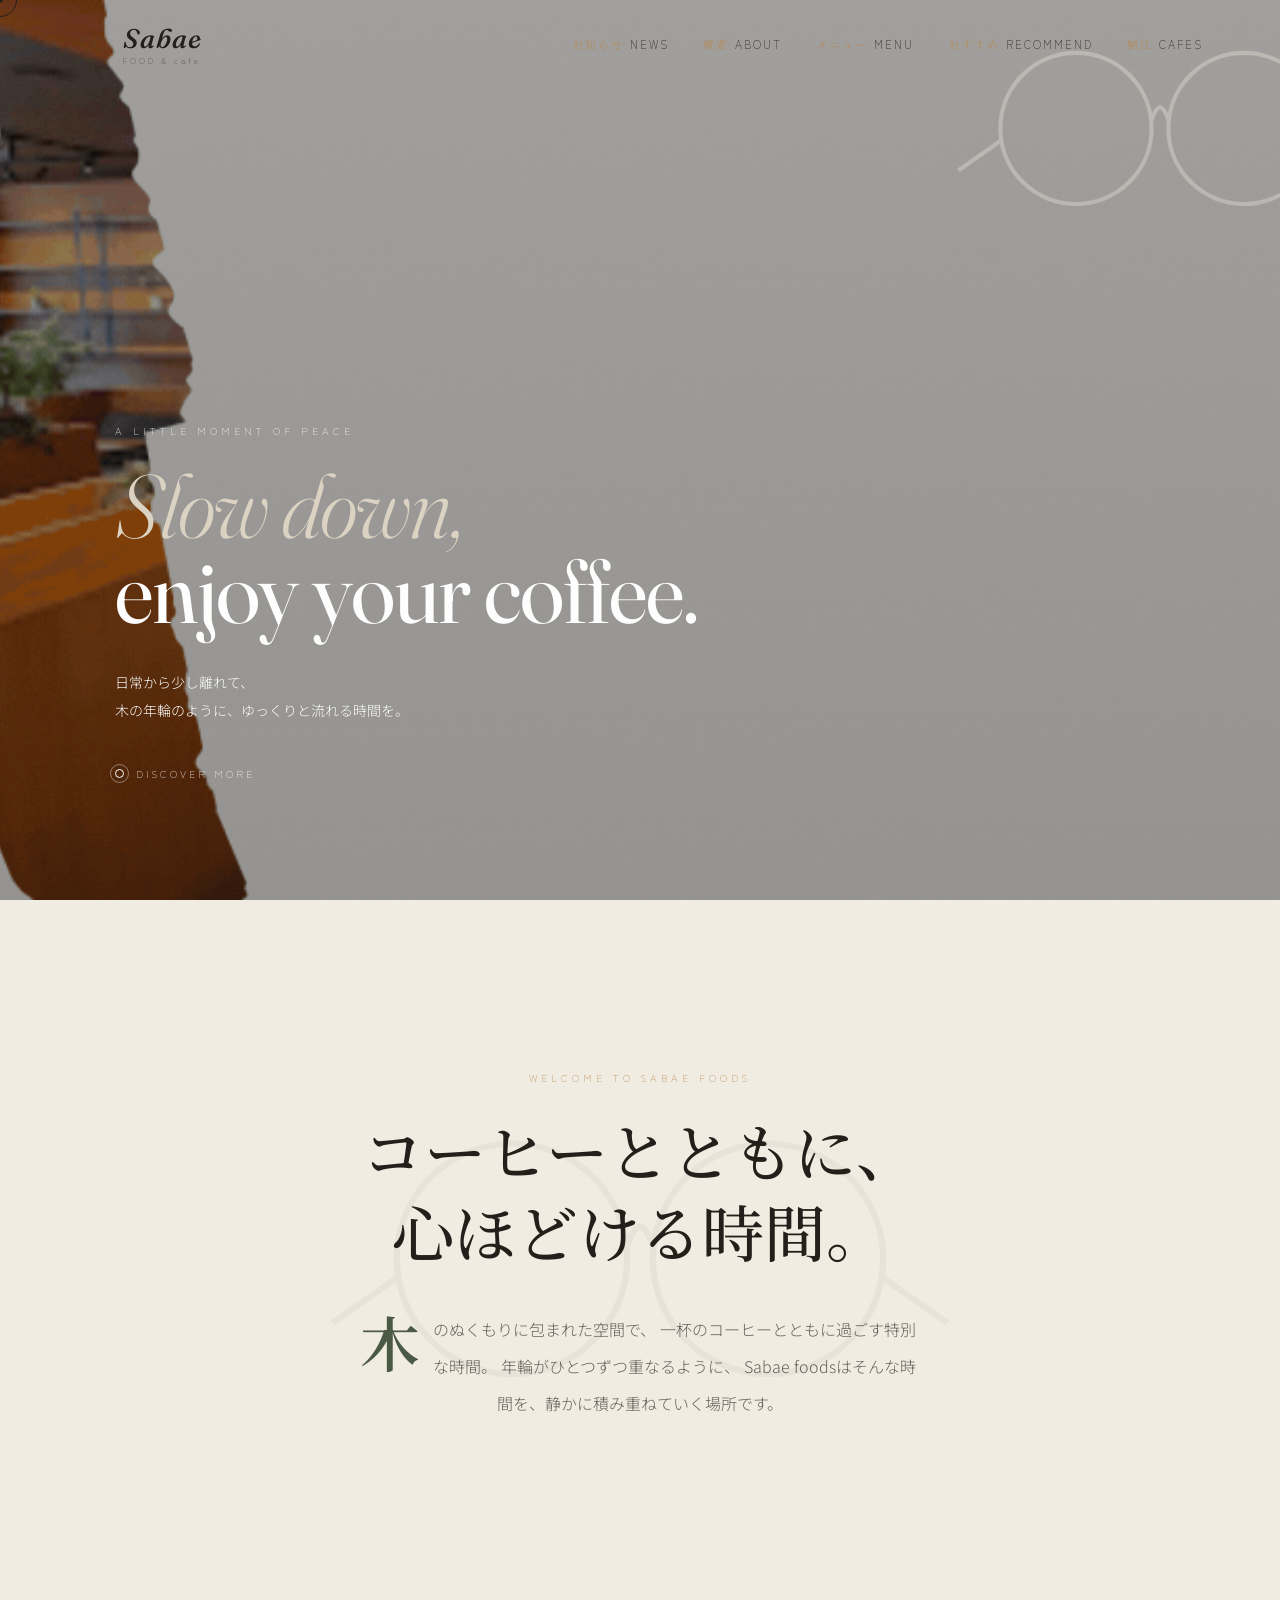
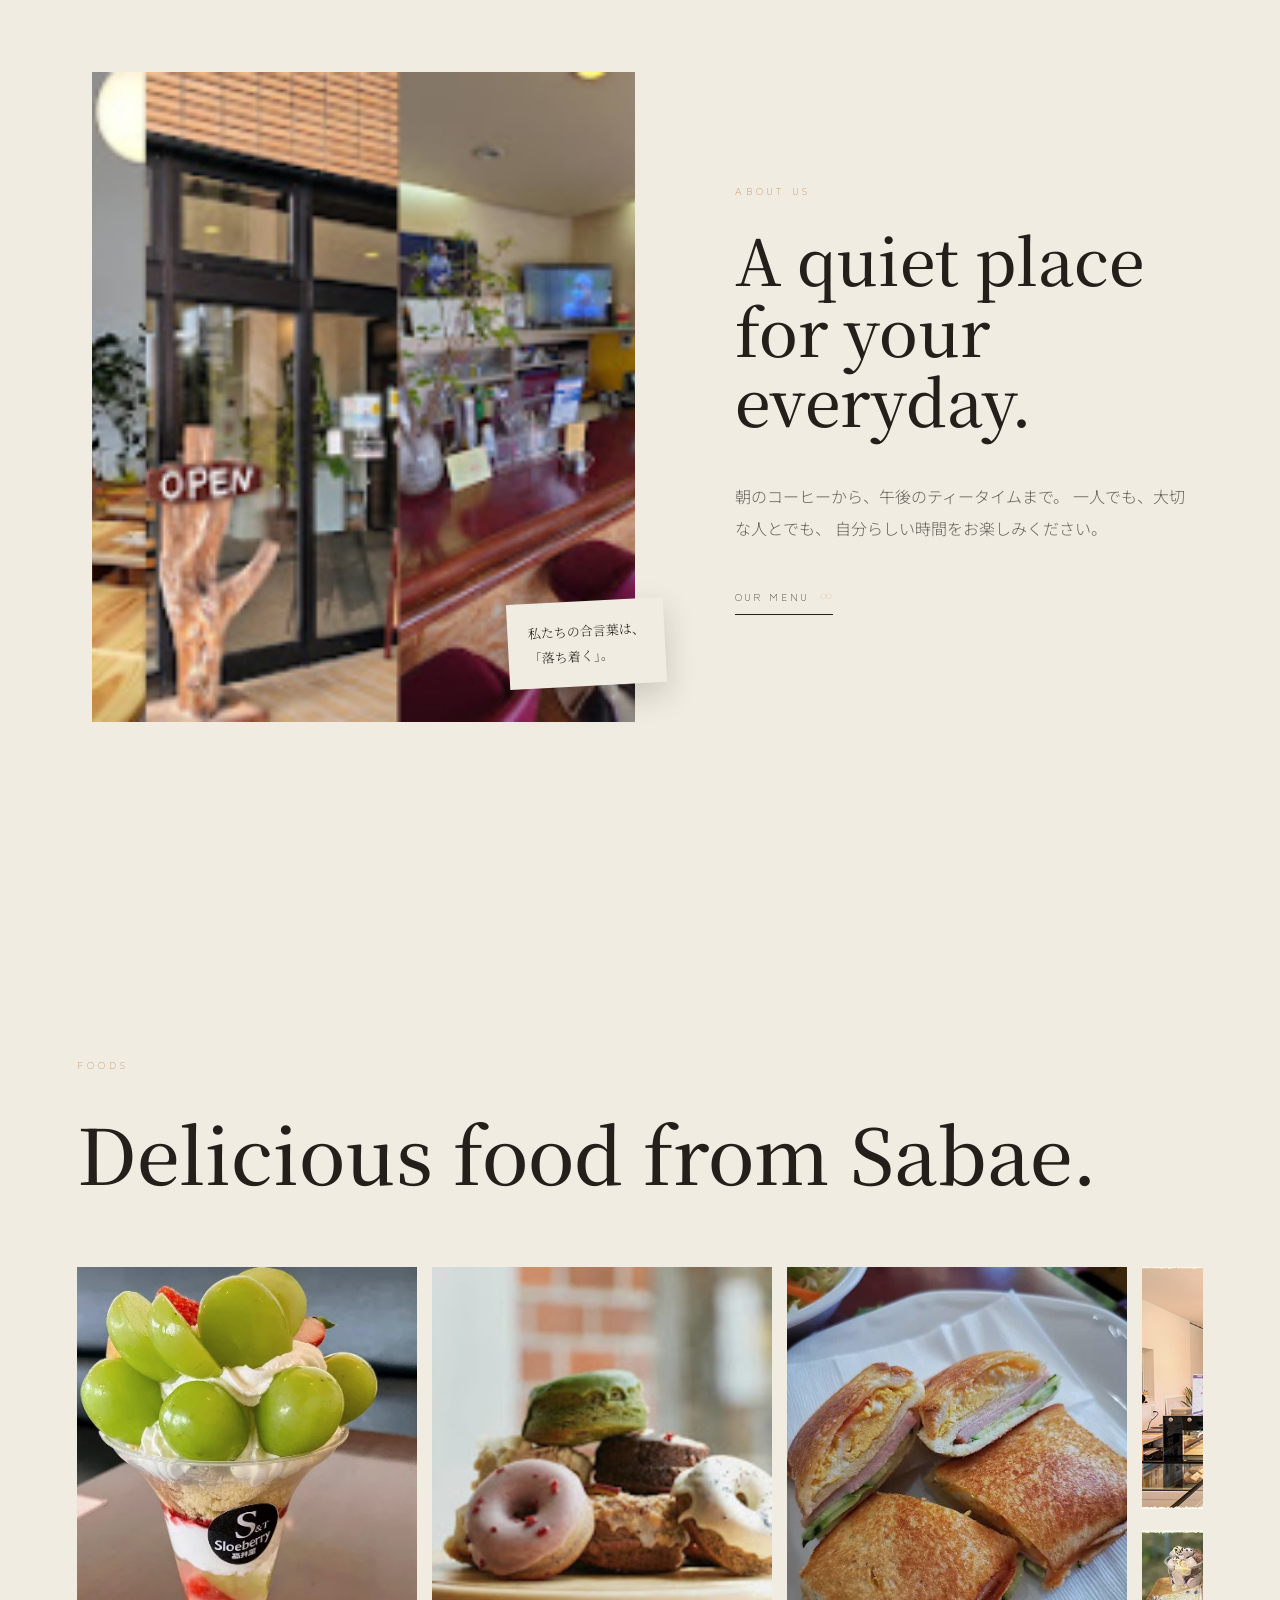
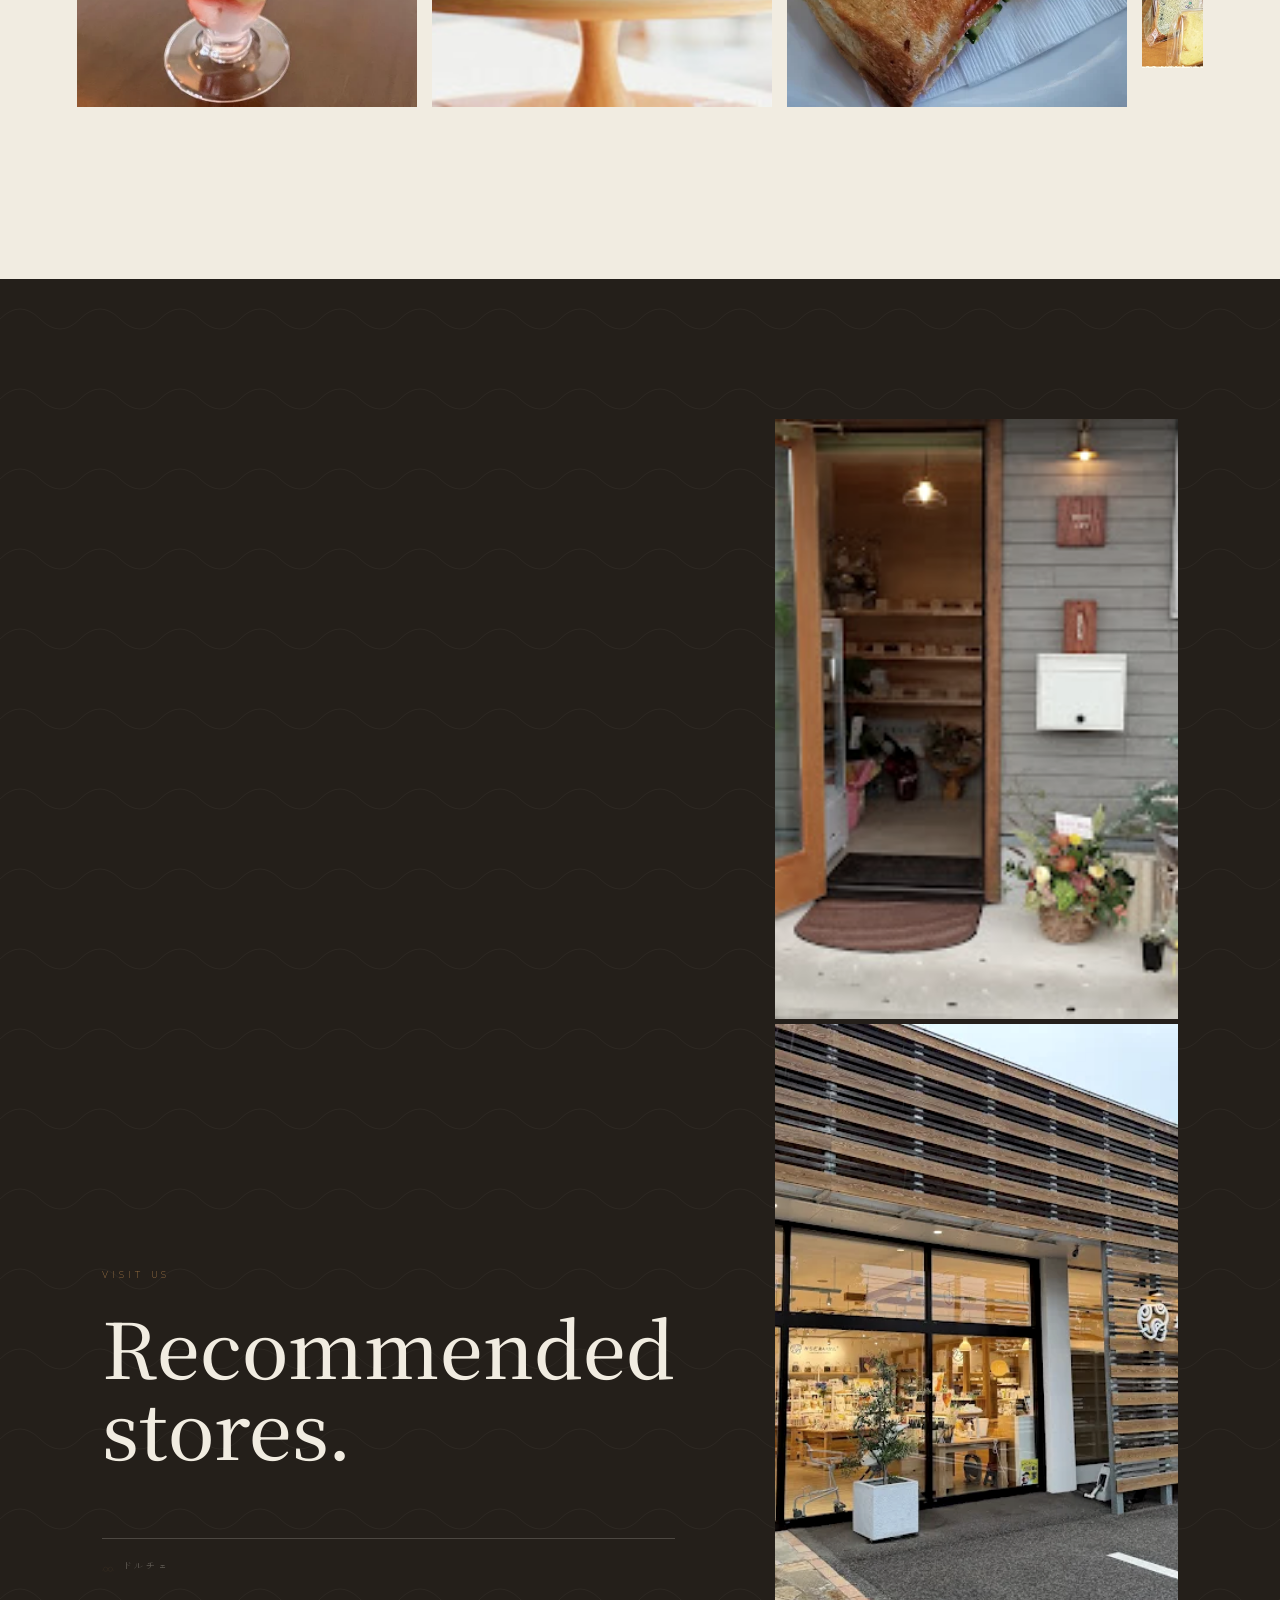
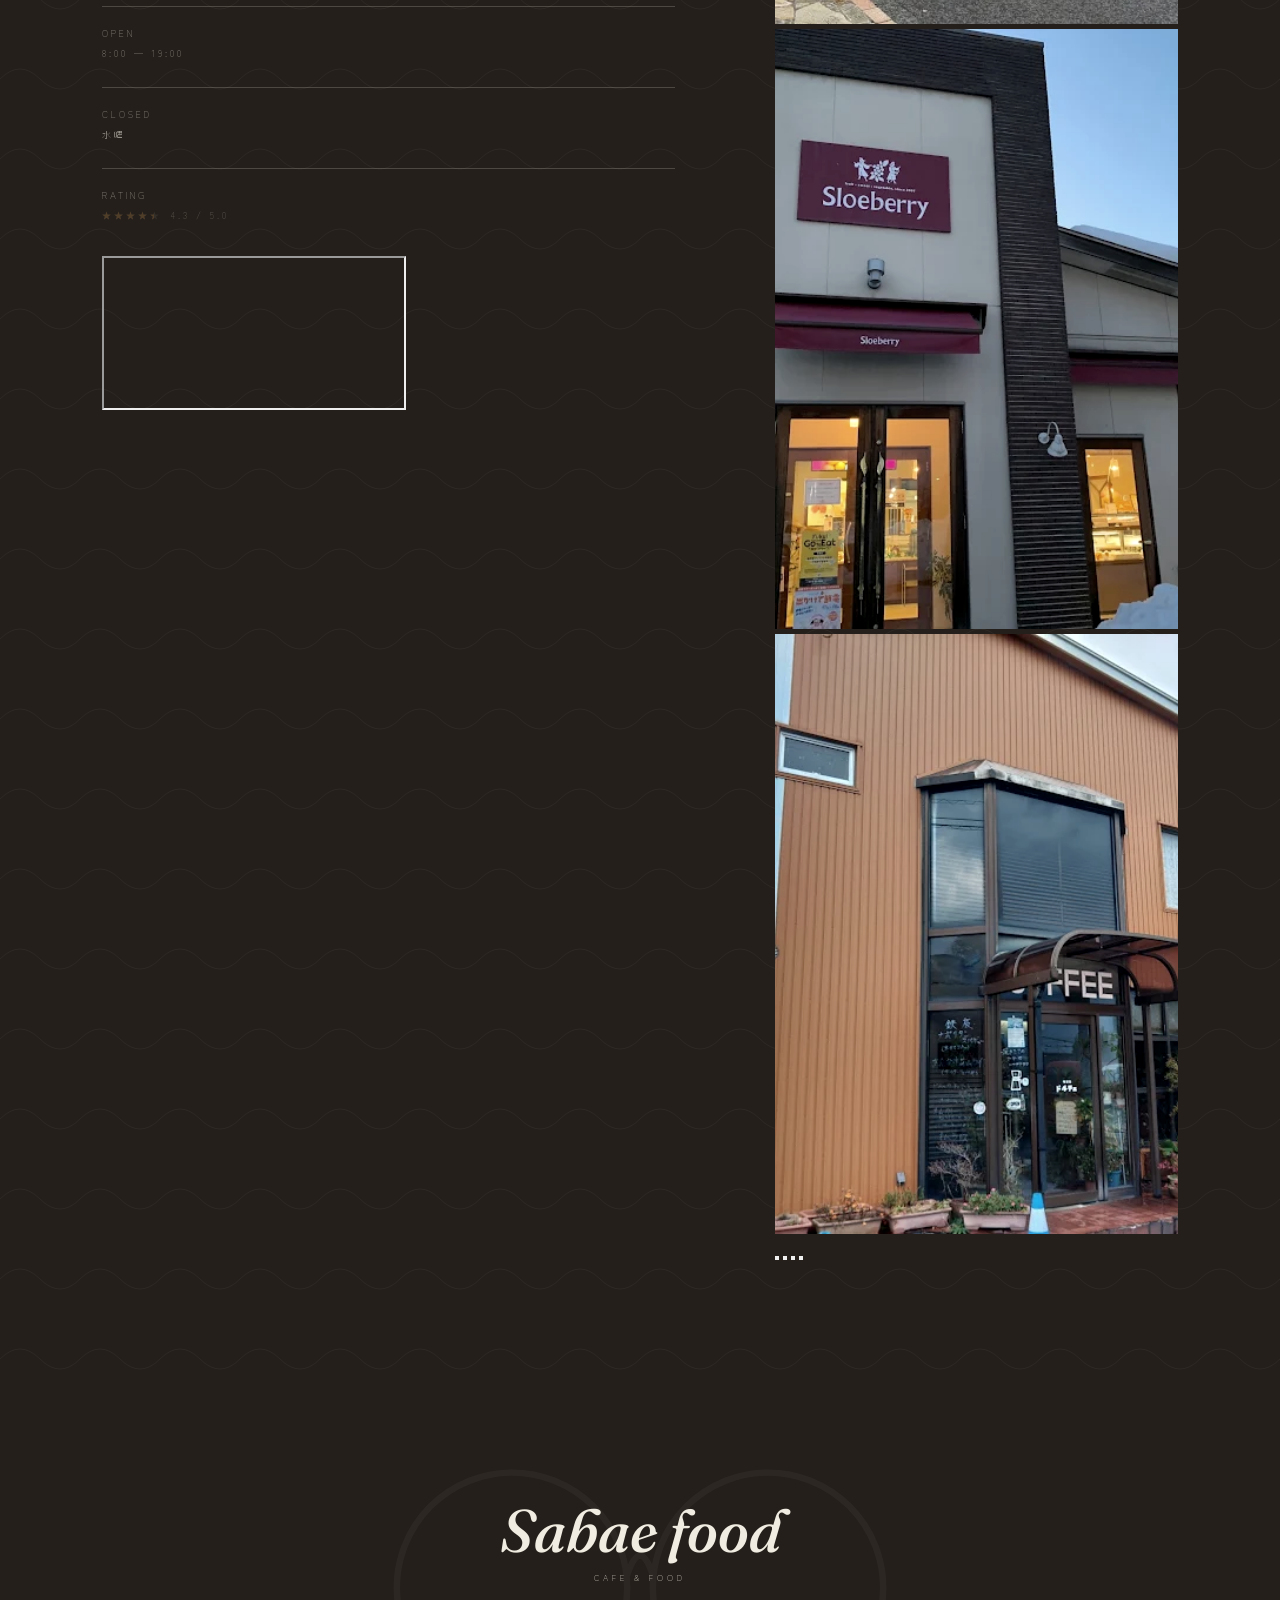
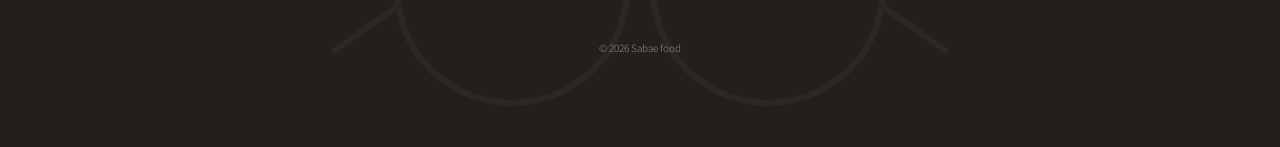
==== commit 9ca65b6b: "Update index.html" ====
--- a/index.html
+++ b/index.html
@@ -186,7 +186,7 @@
     <section id="about" class="about">
 
         <div class="about-image"> 
-            <img src="kirei.jpg" alt="Sabae caféの店内">
+            <img src="cafes.jpg" alt="Sabae caféの店内">
             <p class="margin-note">私たちの合言葉は、<br>「落ち着く」。</p>
         </div>
 
@@ -287,37 +287,178 @@
             <div class="info">
 
                 <p>
-                    <span><svg class="pin" viewBox="0 0 100 100"><use href="#ring-mark"></use></svg>からだあいがん</span>
+                    <span><svg class="pin" viewBox="0 0 100 100"><use href="#ring-mark"></use></svg><span id="accessName">からだあいがん</span></span>
                                 </p>
 
                 <p>
                     <span>OPEN</span>
-                    10:00 ~ 18:30
+                    <span id="accessOpen">10:00 ~ 18:30</span>
                 </p>
 
                 <p>
                     <span>CLOSED</span>
-                    Saturday and Webnesday
+                    <span id="accessClosed">月曜</span>
                 </p>
 
                 <p>
                     <span>RATING</span>
                     <span class="rating-row">
-                        <span class="stars" style="--rating:4.5"></span>
-                        <span class="rating-num">4.3 / 5.0 (98)</span>
+                        <span class="stars" id="accessStars" style="--rating:4.3"></span>
+                        <span class="rating-num" id="accessRatingNum">4.3 / 5.0</span>
                     </span>
                 </p>
 
             </div>
 
+            <div class="access-map">
+                <iframe
+                    id="accessMapFrame"
+                    src=""
+                    loading="lazy"
+                    referrerpolicy="no-referrer-when-downgrade">
+                </iframe>
+            </div>
+
         </div>
 
 
         <div class="access-image">
-            <img src="sushi.jpg" alt="カフェ">
+
+            <div class="access-slider" id="accessSlider">
+                <!-- ここにJSでお店の写真を並べます -->
+            </div>
+
+            <div class="access-dots" id="accessDots">
+                <!-- ここにJSでスライドの点を並べます -->
+            </div>
+
         </div>
 
     </section>
+
+
+    <script src="cafes-data.js"></script>
+
+    <script>
+        // ACCESSセクション：お店の写真を横スライドし、
+        // 今見えているお店に合わせて情報・地図を切り替える
+        document.addEventListener("DOMContentLoaded", () => {
+
+            if (typeof cafes === "undefined") {
+                return;
+            }
+
+            const slider = document.getElementById("accessSlider");
+            const dotsWrap = document.getElementById("accessDots");
+
+            if (!slider || !dotsWrap) {
+                return;
+            }
+
+            // ここで「おすすめ」として表示したいお店を選ぶ（好きに増減・並び替えOK）
+            const recommendedNames = [
+                "からだあいがん",
+                "季節のおやつ  しずく",
+                "スローベリィ",
+                "ドルチェ"
+            ];
+
+            const stores = cafes.filter((cafe) => recommendedNames.includes(cafe.name));
+
+            if (stores.length === 0) {
+                return;
+            }
+
+            function getMapUrl(cafe) {
+
+                if (cafe.mapEmbed) {
+                    return cafe.mapEmbed;
+                }
+
+                if (typeof cafe.lat === "number" && typeof cafe.lng === "number") {
+                    return `https://www.google.com/maps?q=${cafe.lat},${cafe.lng}&output=embed`;
+                }
+
+                return `https://www.google.com/maps?q=${encodeURIComponent(cafe.address)}&output=embed`;
+
+            }
+
+            slider.innerHTML = stores.map((cafe) => `
+                <div class="access-slide">
+                    <img src="${cafe.image}" alt="${cafe.name}">
+                </div>
+            `).join("");
+
+            dotsWrap.innerHTML = stores.map((cafe, i) => `
+                <button class="access-dot${i === 0 ? " active" : ""}" data-index="${i}" aria-label="${cafe.name}"></button>
+            `).join("");
+
+            const slideEls = slider.querySelectorAll(".access-slide");
+            const dotEls = dotsWrap.querySelectorAll(".access-dot");
+
+            function updateInfo(index) {
+
+                const cafe = stores[index];
+
+                if (!cafe) {
+                    return;
+                }
+
+                document.getElementById("accessName").textContent = cafe.name;
+                document.getElementById("accessOpen").textContent = cafe.hours;
+                document.getElementById("accessClosed").textContent = cafe.closed;
+                document.getElementById("accessStars").style.setProperty("--rating", cafe.rating);
+                document.getElementById("accessRatingNum").textContent = `${Number(cafe.rating).toFixed(1)} / 5.0`;
+                document.getElementById("accessMapFrame").src = getMapUrl(cafe);
+
+                dotEls.forEach((dot, i) => {
+                    dot.classList.toggle("active", i === index);
+                });
+
+            }
+
+            // 一番はじめのお店の情報・地図を表示
+            updateInfo(0);
+
+            // スクロールして今一番見えているスライドを判定し、情報を切り替える
+            const observer = new IntersectionObserver((entries) => {
+
+                entries.forEach((entry) => {
+
+                    if (entry.isIntersecting && entry.intersectionRatio > 0.6) {
+
+                        const index = Array.from(slideEls).indexOf(entry.target);
+
+                        if (index !== -1) {
+                            updateInfo(index);
+                        }
+
+                    }
+
+                });
+
+            }, { root: slider, threshold: 0.6 });
+
+            slideEls.forEach((slide) => observer.observe(slide));
+
+            // 点をクリックしたら、そのスライドまでスクロールする
+            dotEls.forEach((dot) => {
+
+                dot.addEventListener("click", () => {
+
+                    const index = Number(dot.dataset.index);
+
+                    if (slideEls[index]) {
+                        slideEls[index].scrollIntoView({ behavior: "smooth", inline: "start", block: "nearest" });
+                    }
+
+                });
+
+            });
+
+        });
+    </script>
+
 
 
     <!-- FOOTER -->
@@ -544,4 +685,4 @@
 
 </body>
 
-</html>+</html>
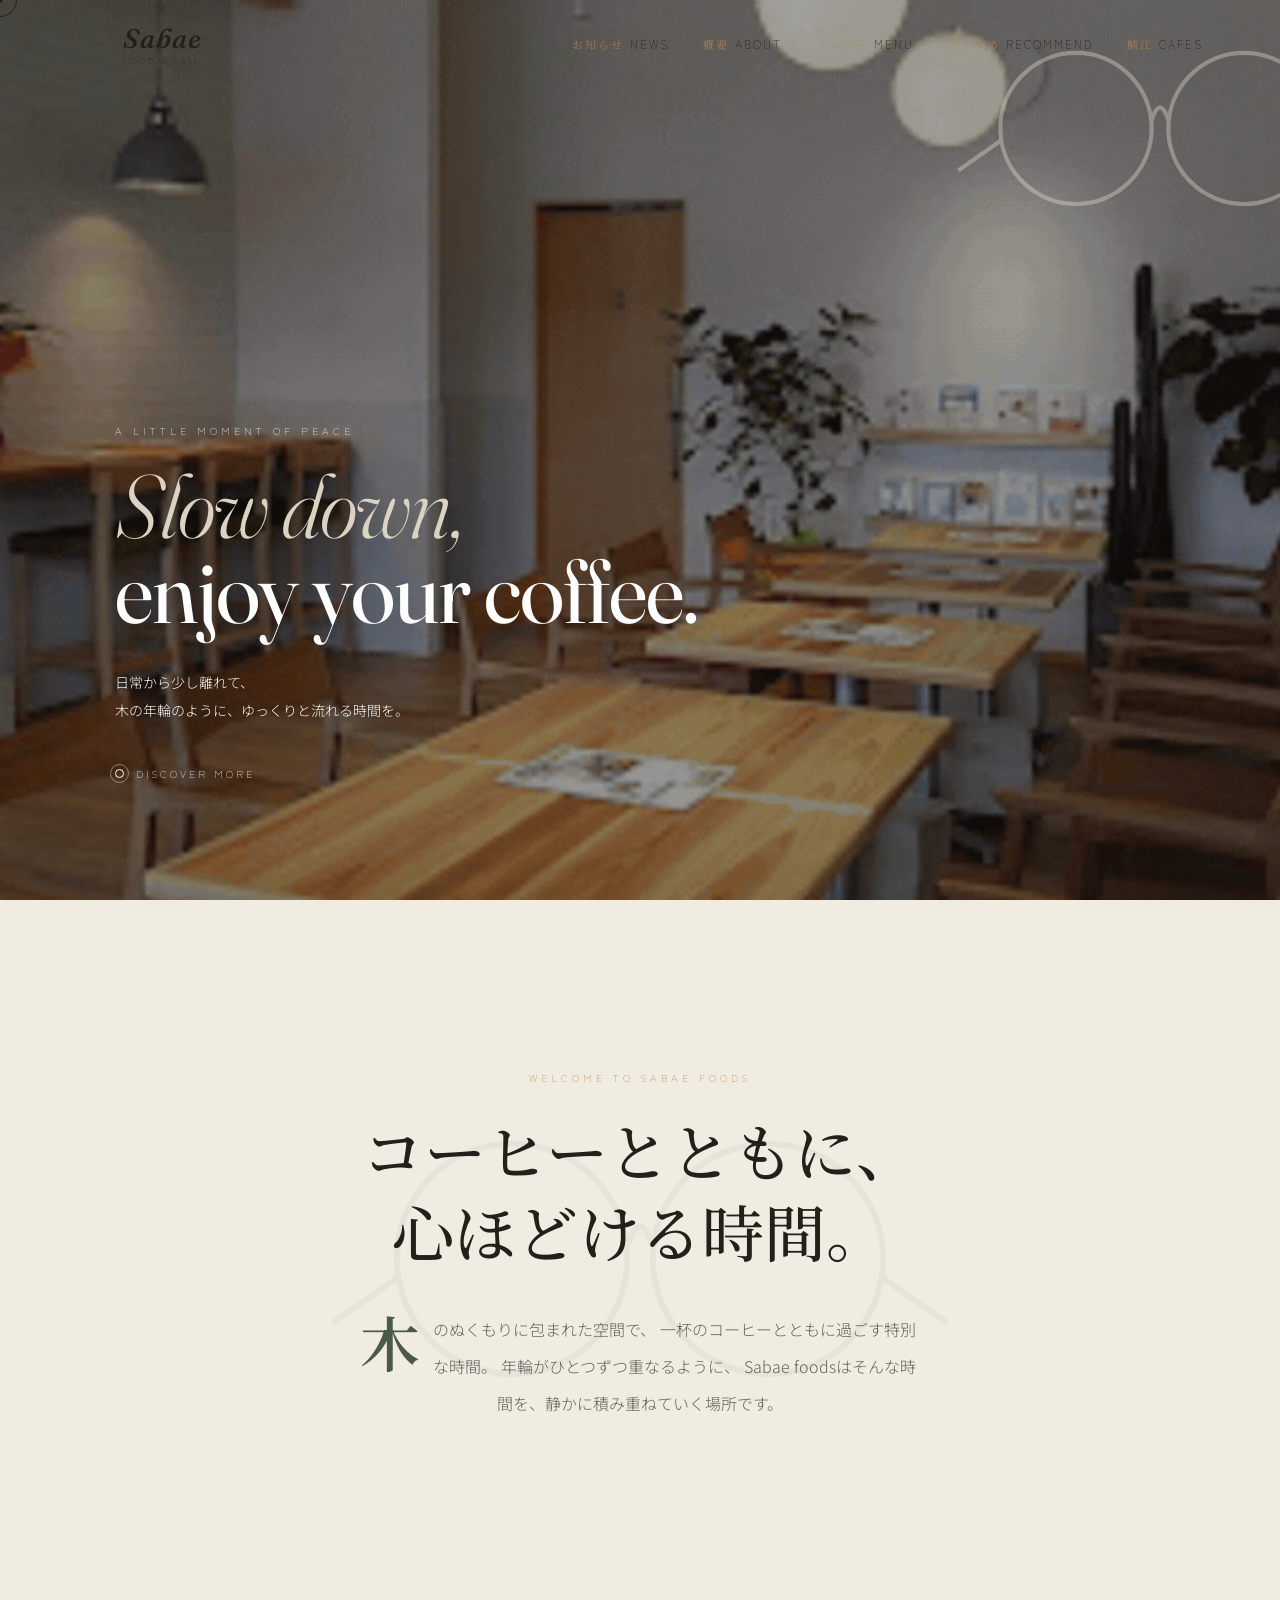
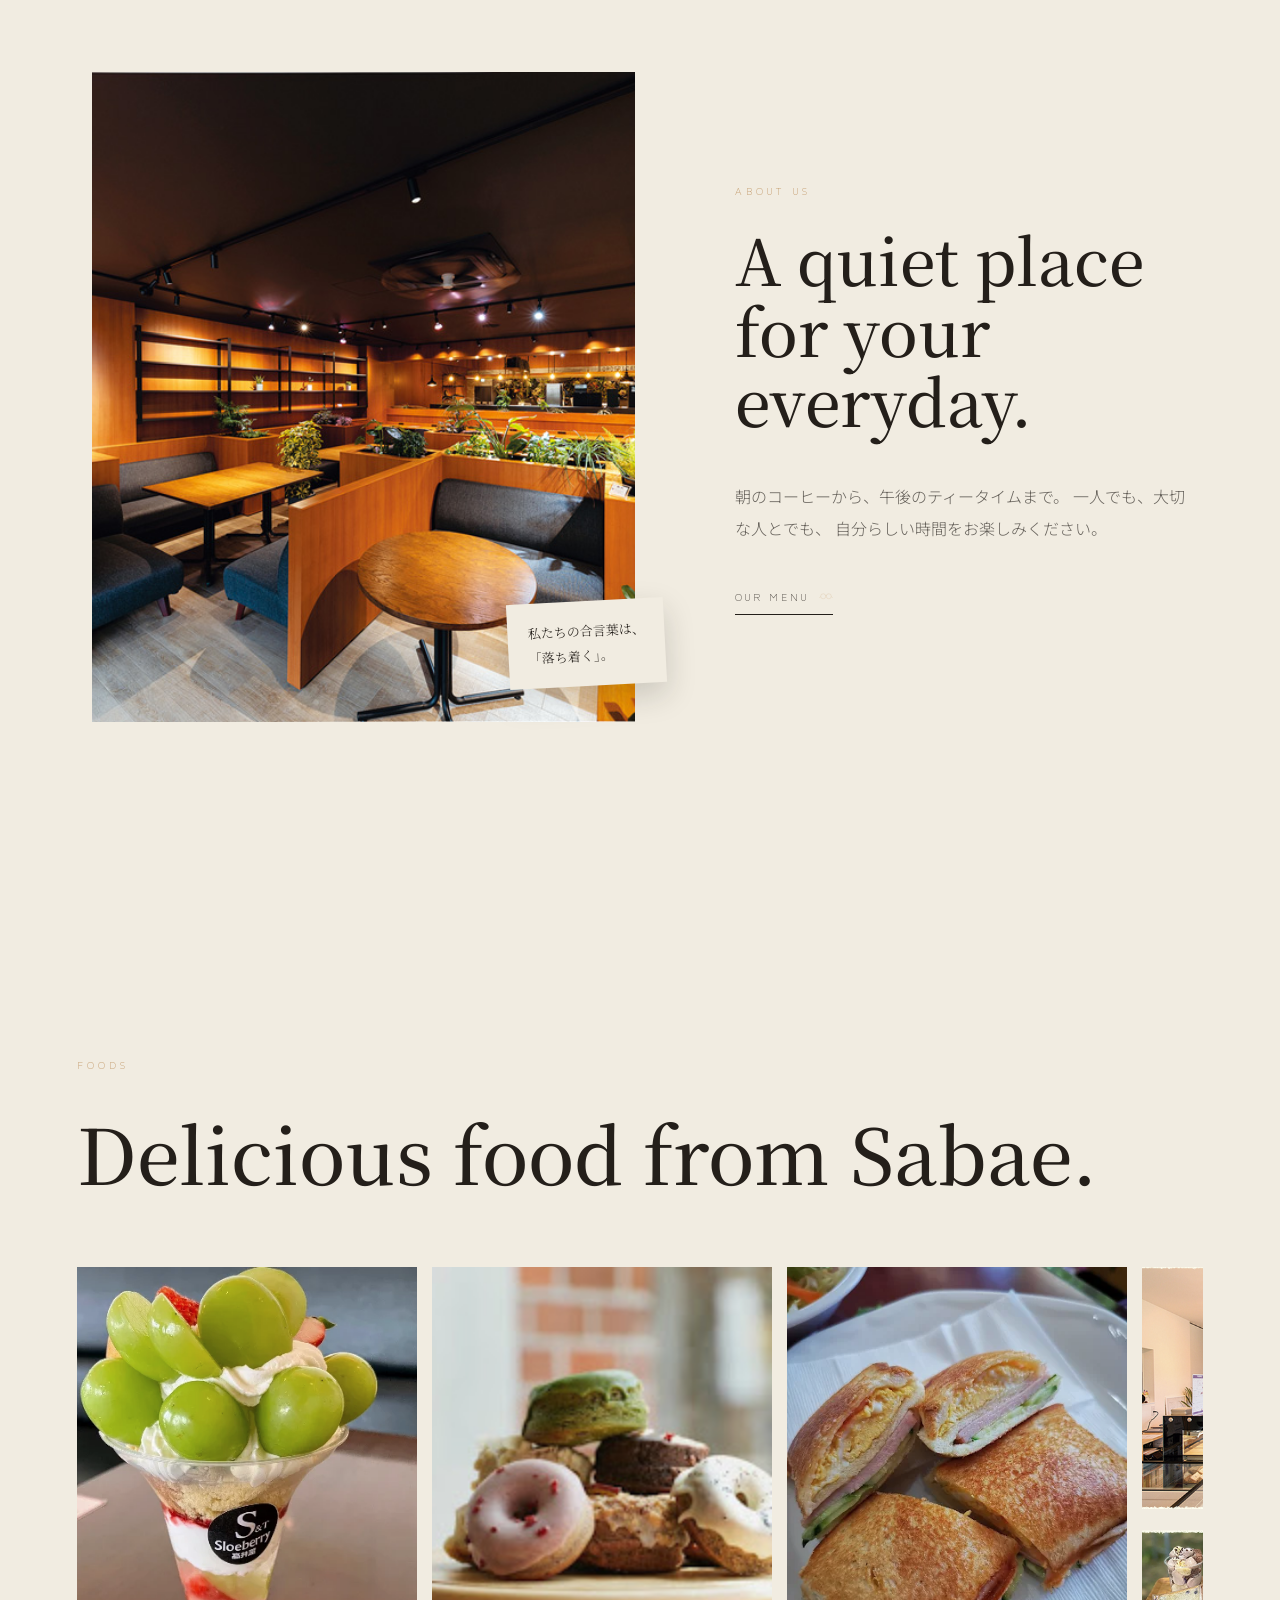
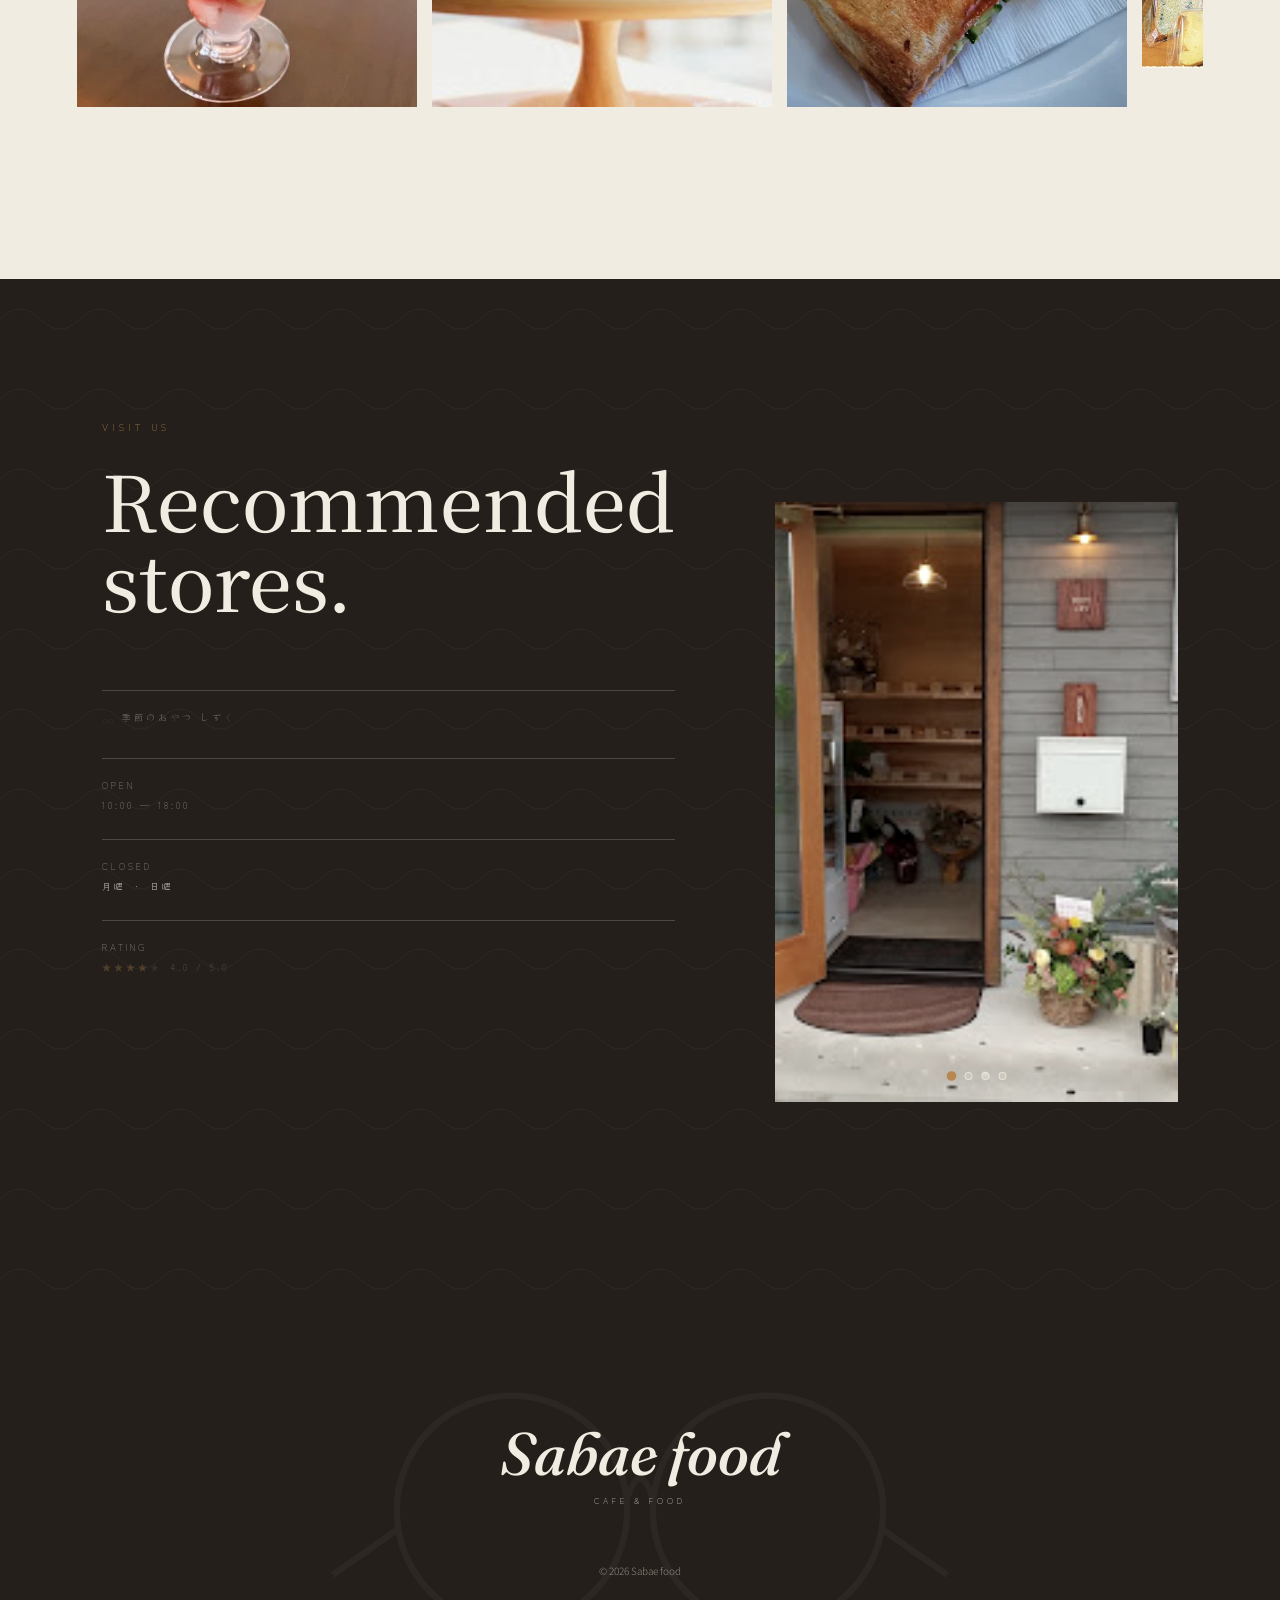
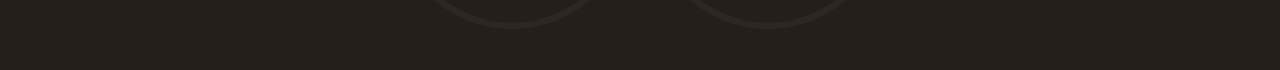
==== commit 4de8c8b3: "Update index.html" ====
--- a/index.html
+++ b/index.html
@@ -186,7 +186,7 @@
     <section id="about" class="about">
 
         <div class="about-image"> 
-            <img src="cafes.jpg" alt="Sabae caféの店内">
+            <img src="kirei.jpg" alt="Sabae caféの店内">
             <p class="margin-note">私たちの合言葉は、<br>「落ち着く」。</p>
         </div>
 
--- a/style.css
+++ b/style.css
@@ -1707,17 +1707,102 @@
 .access-image {
     position: relative;
     z-index: 1;
-}
-
-
-.access-image img {
+
+    overflow: hidden;
+}
+
+
+.access-slider {
+    display: flex;
+
     width: 100%;
-
     height: 600px;
 
+    overflow-x: auto;
+
+    scroll-snap-type: x mandatory;
+
+    -webkit-overflow-scrolling: touch;
+}
+
+
+.access-slider::-webkit-scrollbar {
+    display: none;
+}
+
+
+.access-slide {
+    flex: 0 0 100%;
+
+    height: 100%;
+
+    scroll-snap-align: start;
+}
+
+
+.access-slide img {
+    width: 100%;
+    height: 100%;
+
     object-fit: cover;
 
     filter: grayscale(0.25) contrast(1.05);
+}
+
+
+.access-dots {
+    position: absolute;
+
+    left: 50%;
+    bottom: 22px;
+
+    transform: translateX(-50%);
+
+    display: flex;
+    gap: 9px;
+
+    z-index: 2;
+}
+
+
+.access-dot {
+    width: 8px;
+    height: 8px;
+
+    border-radius: 50%;
+
+    border: 1px solid rgba(241, 236, 225, 0.8);
+    background: rgba(241, 236, 225, 0.25);
+
+    padding: 0;
+
+    cursor: pointer;
+
+    transition: background 0.3s ease, transform 0.3s ease;
+}
+
+
+.access-dot.active {
+    background: var(--kohaku);
+    border-color: var(--kohaku);
+
+    transform: scale(1.2);
+}
+
+
+.access-map {
+    margin-top: 8px;
+
+    height: 170px;
+
+    overflow: hidden;
+}
+
+
+.access-map iframe {
+    width: 100%;
+    height: 100%;
+    border: 0;
 }
 
 
@@ -2829,8 +2914,8 @@
         font-size: clamp(34px, 10vw, 50px);
     }
 
-    .access-image img {
-        height: 400px;
+    .access-slider {
+        height: 340px;
     }
 
     .footer-ring {
@@ -2851,4 +2936,4 @@
         height: 220px;
     }
 
-}+}
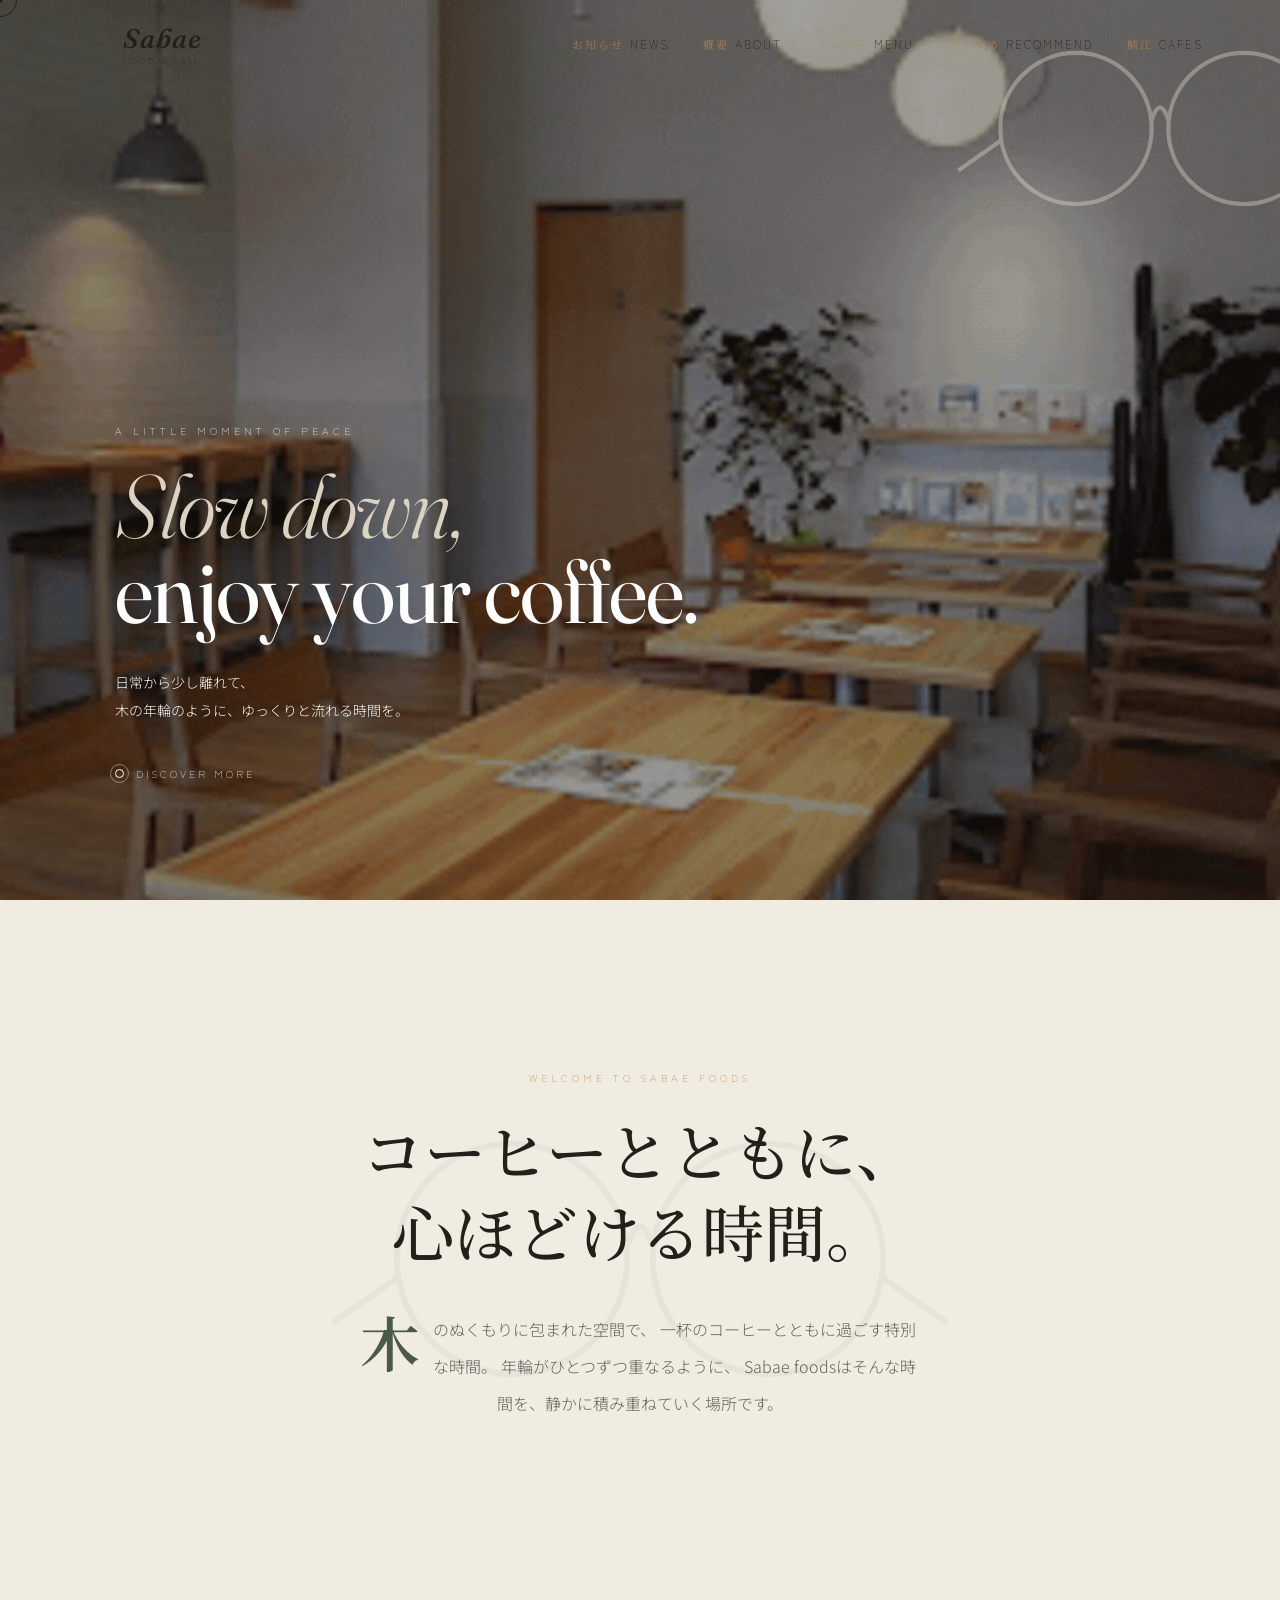
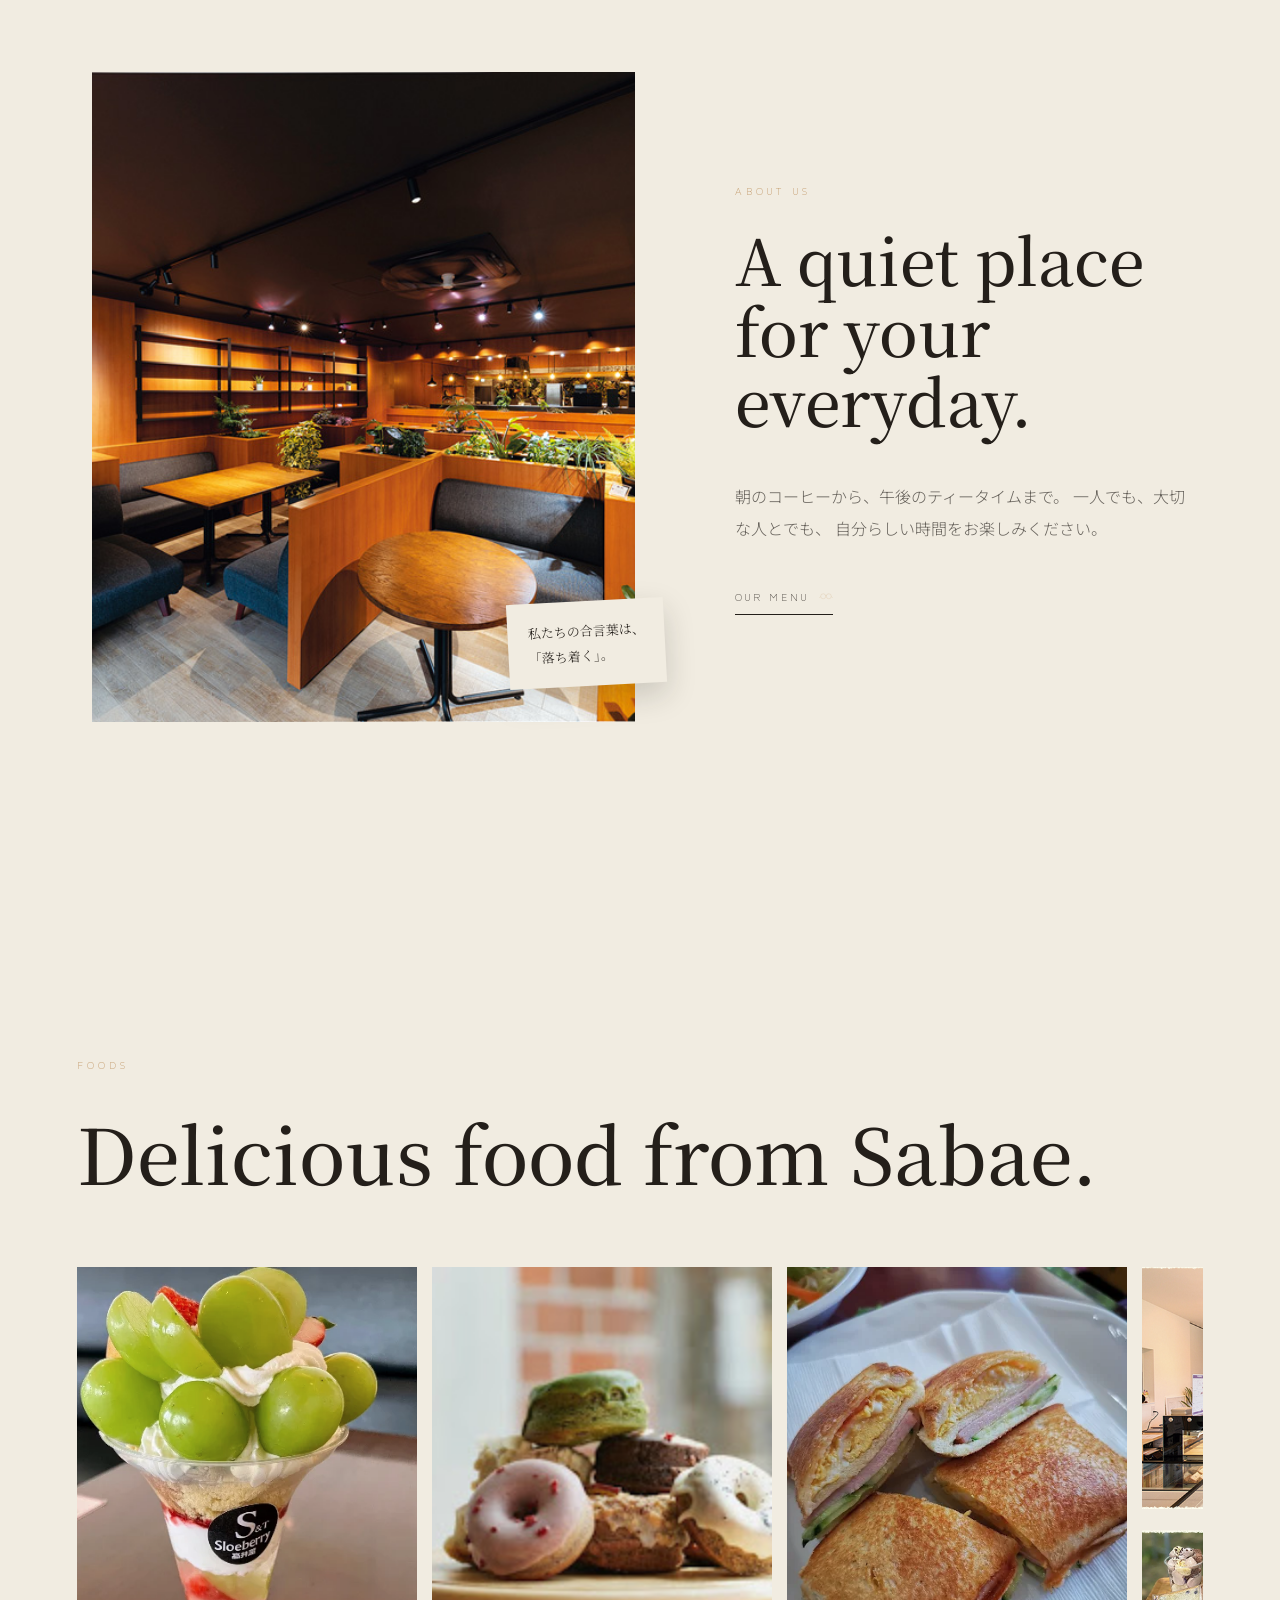
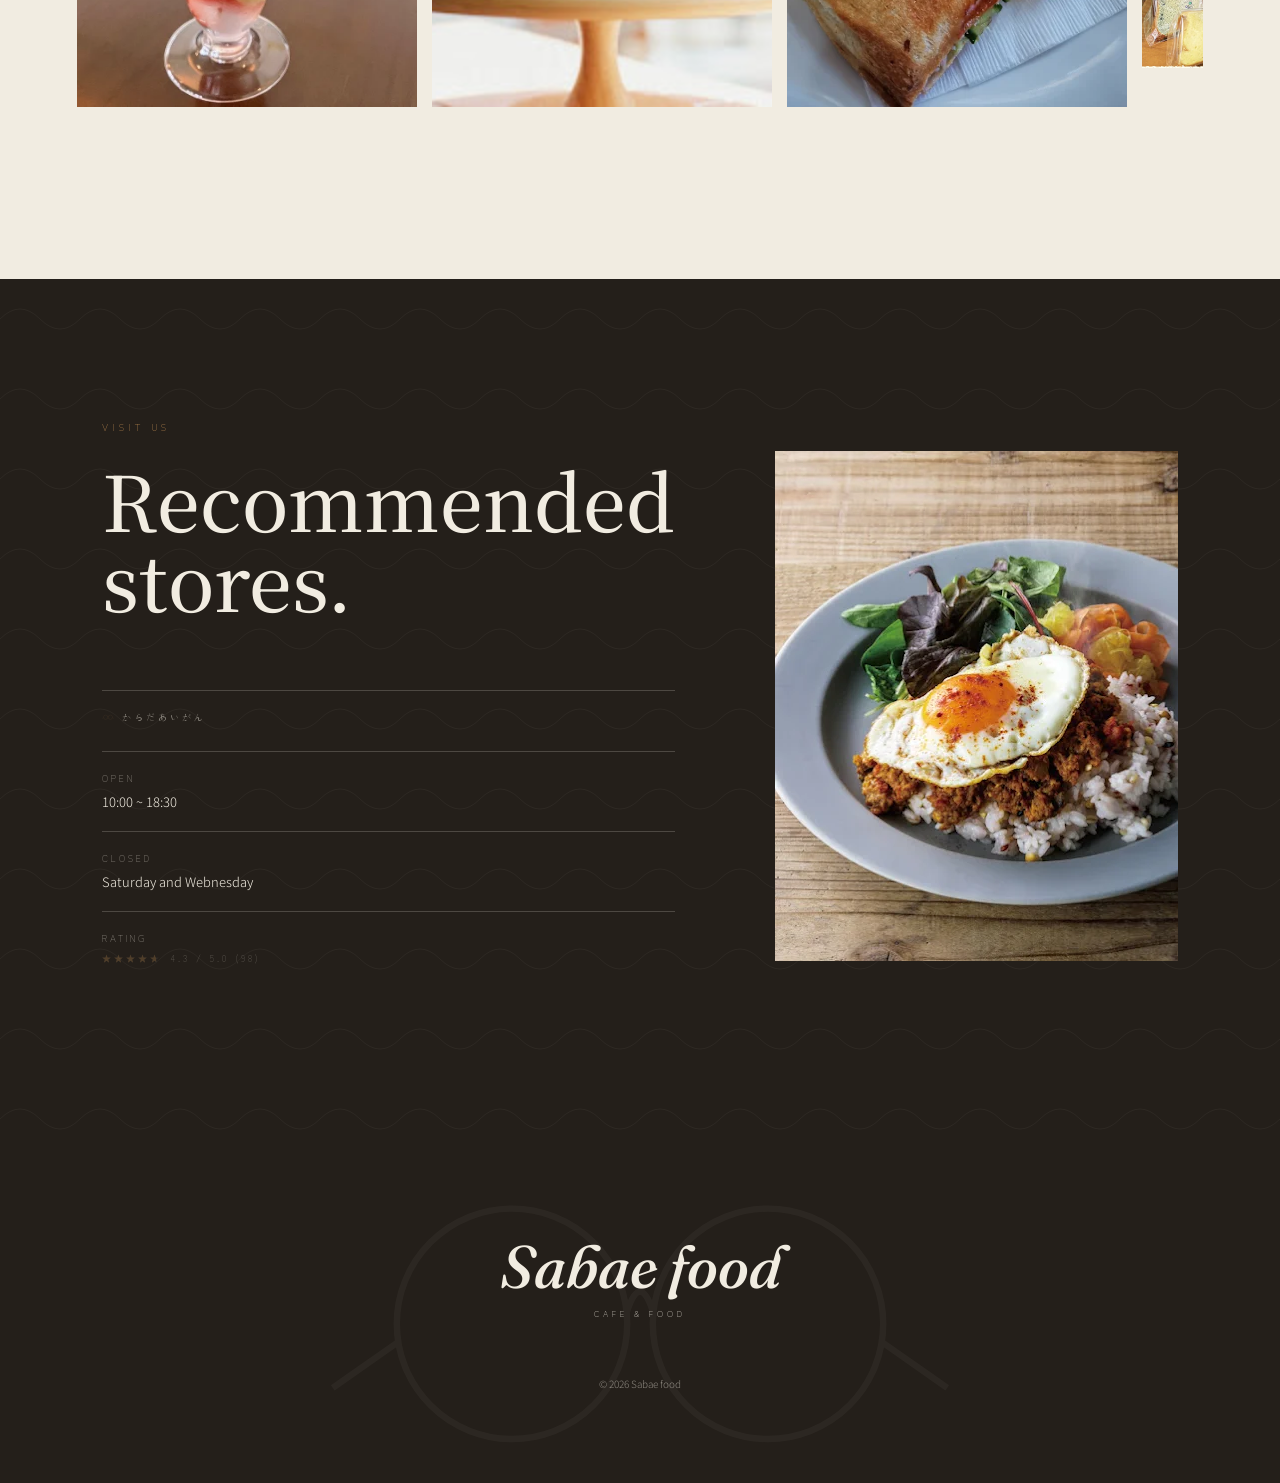
==== commit 28b29e35: "Update index.html" ====
--- a/index.html
+++ b/index.html
@@ -287,178 +287,37 @@
             <div class="info">
 
                 <p>
-                    <span><svg class="pin" viewBox="0 0 100 100"><use href="#ring-mark"></use></svg><span id="accessName">からだあいがん</span></span>
+                    <span><svg class="pin" viewBox="0 0 100 100"><use href="#ring-mark"></use></svg>からだあいがん</span>
                                 </p>
 
                 <p>
                     <span>OPEN</span>
-                    <span id="accessOpen">10:00 ~ 18:30</span>
+                    10:00 ~ 18:30
                 </p>
 
                 <p>
                     <span>CLOSED</span>
-                    <span id="accessClosed">月曜</span>
+                    Saturday and Webnesday
                 </p>
 
                 <p>
                     <span>RATING</span>
                     <span class="rating-row">
-                        <span class="stars" id="accessStars" style="--rating:4.3"></span>
-                        <span class="rating-num" id="accessRatingNum">4.3 / 5.0</span>
+                        <span class="stars" style="--rating:4.5"></span>
+                        <span class="rating-num">4.3 / 5.0 (98)</span>
                     </span>
                 </p>
 
             </div>
 
-            <div class="access-map">
-                <iframe
-                    id="accessMapFrame"
-                    src=""
-                    loading="lazy"
-                    referrerpolicy="no-referrer-when-downgrade">
-                </iframe>
-            </div>
-
         </div>
 
 
         <div class="access-image">
-
-            <div class="access-slider" id="accessSlider">
-                <!-- ここにJSでお店の写真を並べます -->
-            </div>
-
-            <div class="access-dots" id="accessDots">
-                <!-- ここにJSでスライドの点を並べます -->
-            </div>
-
+            <img src="sushi.jpg" alt="カフェ">
         </div>
 
     </section>
-
-
-    <script src="cafes-data.js"></script>
-
-    <script>
-        // ACCESSセクション：お店の写真を横スライドし、
-        // 今見えているお店に合わせて情報・地図を切り替える
-        document.addEventListener("DOMContentLoaded", () => {
-
-            if (typeof cafes === "undefined") {
-                return;
-            }
-
-            const slider = document.getElementById("accessSlider");
-            const dotsWrap = document.getElementById("accessDots");
-
-            if (!slider || !dotsWrap) {
-                return;
-            }
-
-            // ここで「おすすめ」として表示したいお店を選ぶ（好きに増減・並び替えOK）
-            const recommendedNames = [
-                "からだあいがん",
-                "季節のおやつ  しずく",
-                "スローベリィ",
-                "ドルチェ"
-            ];
-
-            const stores = cafes.filter((cafe) => recommendedNames.includes(cafe.name));
-
-            if (stores.length === 0) {
-                return;
-            }
-
-            function getMapUrl(cafe) {
-
-                if (cafe.mapEmbed) {
-                    return cafe.mapEmbed;
-                }
-
-                if (typeof cafe.lat === "number" && typeof cafe.lng === "number") {
-                    return `https://www.google.com/maps?q=${cafe.lat},${cafe.lng}&output=embed`;
-                }
-
-                return `https://www.google.com/maps?q=${encodeURIComponent(cafe.address)}&output=embed`;
-
-            }
-
-            slider.innerHTML = stores.map((cafe) => `
-                <div class="access-slide">
-                    <img src="${cafe.image}" alt="${cafe.name}">
-                </div>
-            `).join("");
-
-            dotsWrap.innerHTML = stores.map((cafe, i) => `
-                <button class="access-dot${i === 0 ? " active" : ""}" data-index="${i}" aria-label="${cafe.name}"></button>
-            `).join("");
-
-            const slideEls = slider.querySelectorAll(".access-slide");
-            const dotEls = dotsWrap.querySelectorAll(".access-dot");
-
-            function updateInfo(index) {
-
-                const cafe = stores[index];
-
-                if (!cafe) {
-                    return;
-                }
-
-                document.getElementById("accessName").textContent = cafe.name;
-                document.getElementById("accessOpen").textContent = cafe.hours;
-                document.getElementById("accessClosed").textContent = cafe.closed;
-                document.getElementById("accessStars").style.setProperty("--rating", cafe.rating);
-                document.getElementById("accessRatingNum").textContent = `${Number(cafe.rating).toFixed(1)} / 5.0`;
-                document.getElementById("accessMapFrame").src = getMapUrl(cafe);
-
-                dotEls.forEach((dot, i) => {
-                    dot.classList.toggle("active", i === index);
-                });
-
-            }
-
-            // 一番はじめのお店の情報・地図を表示
-            updateInfo(0);
-
-            // スクロールして今一番見えているスライドを判定し、情報を切り替える
-            const observer = new IntersectionObserver((entries) => {
-
-                entries.forEach((entry) => {
-
-                    if (entry.isIntersecting && entry.intersectionRatio > 0.6) {
-
-                        const index = Array.from(slideEls).indexOf(entry.target);
-
-                        if (index !== -1) {
-                            updateInfo(index);
-                        }
-
-                    }
-
-                });
-
-            }, { root: slider, threshold: 0.6 });
-
-            slideEls.forEach((slide) => observer.observe(slide));
-
-            // 点をクリックしたら、そのスライドまでスクロールする
-            dotEls.forEach((dot) => {
-
-                dot.addEventListener("click", () => {
-
-                    const index = Number(dot.dataset.index);
-
-                    if (slideEls[index]) {
-                        slideEls[index].scrollIntoView({ behavior: "smooth", inline: "start", block: "nearest" });
-                    }
-
-                });
-
-            });
-
-        });
-    </script>
-
 
 
     <!-- FOOTER -->
